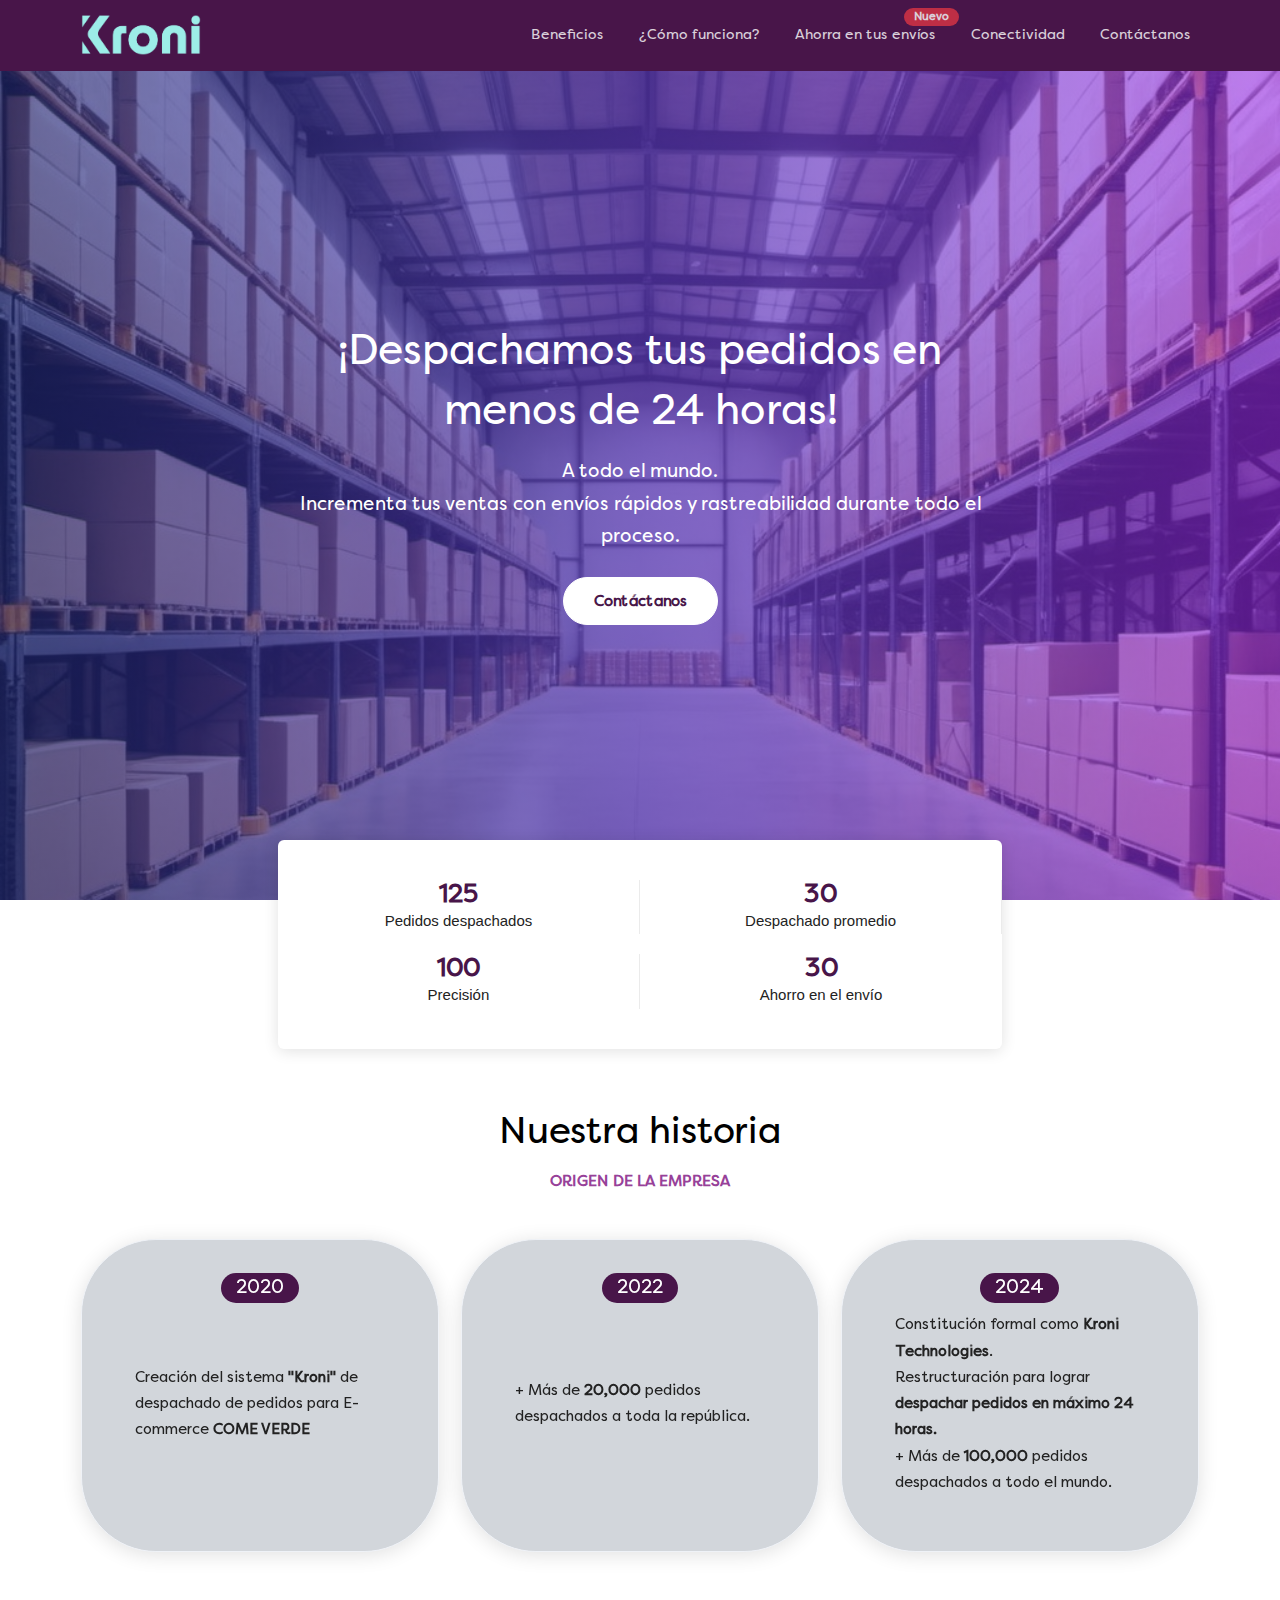
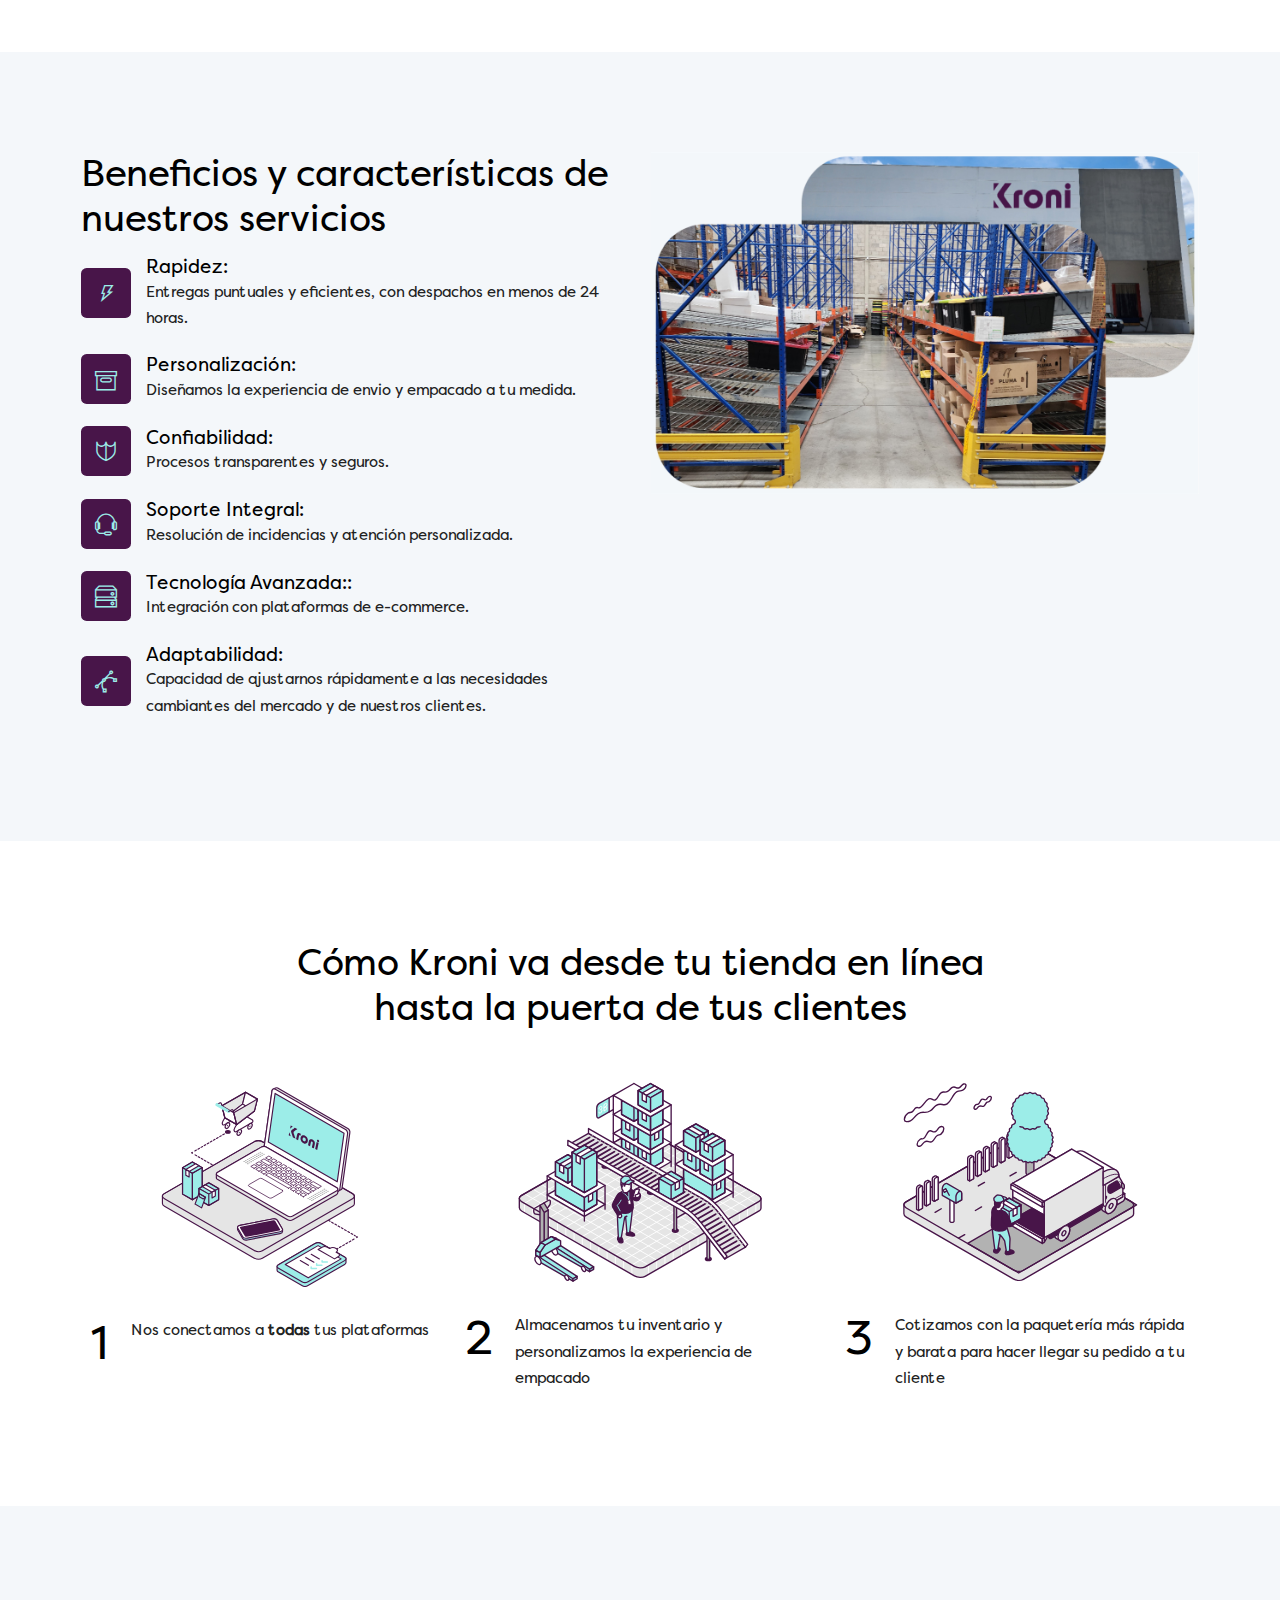
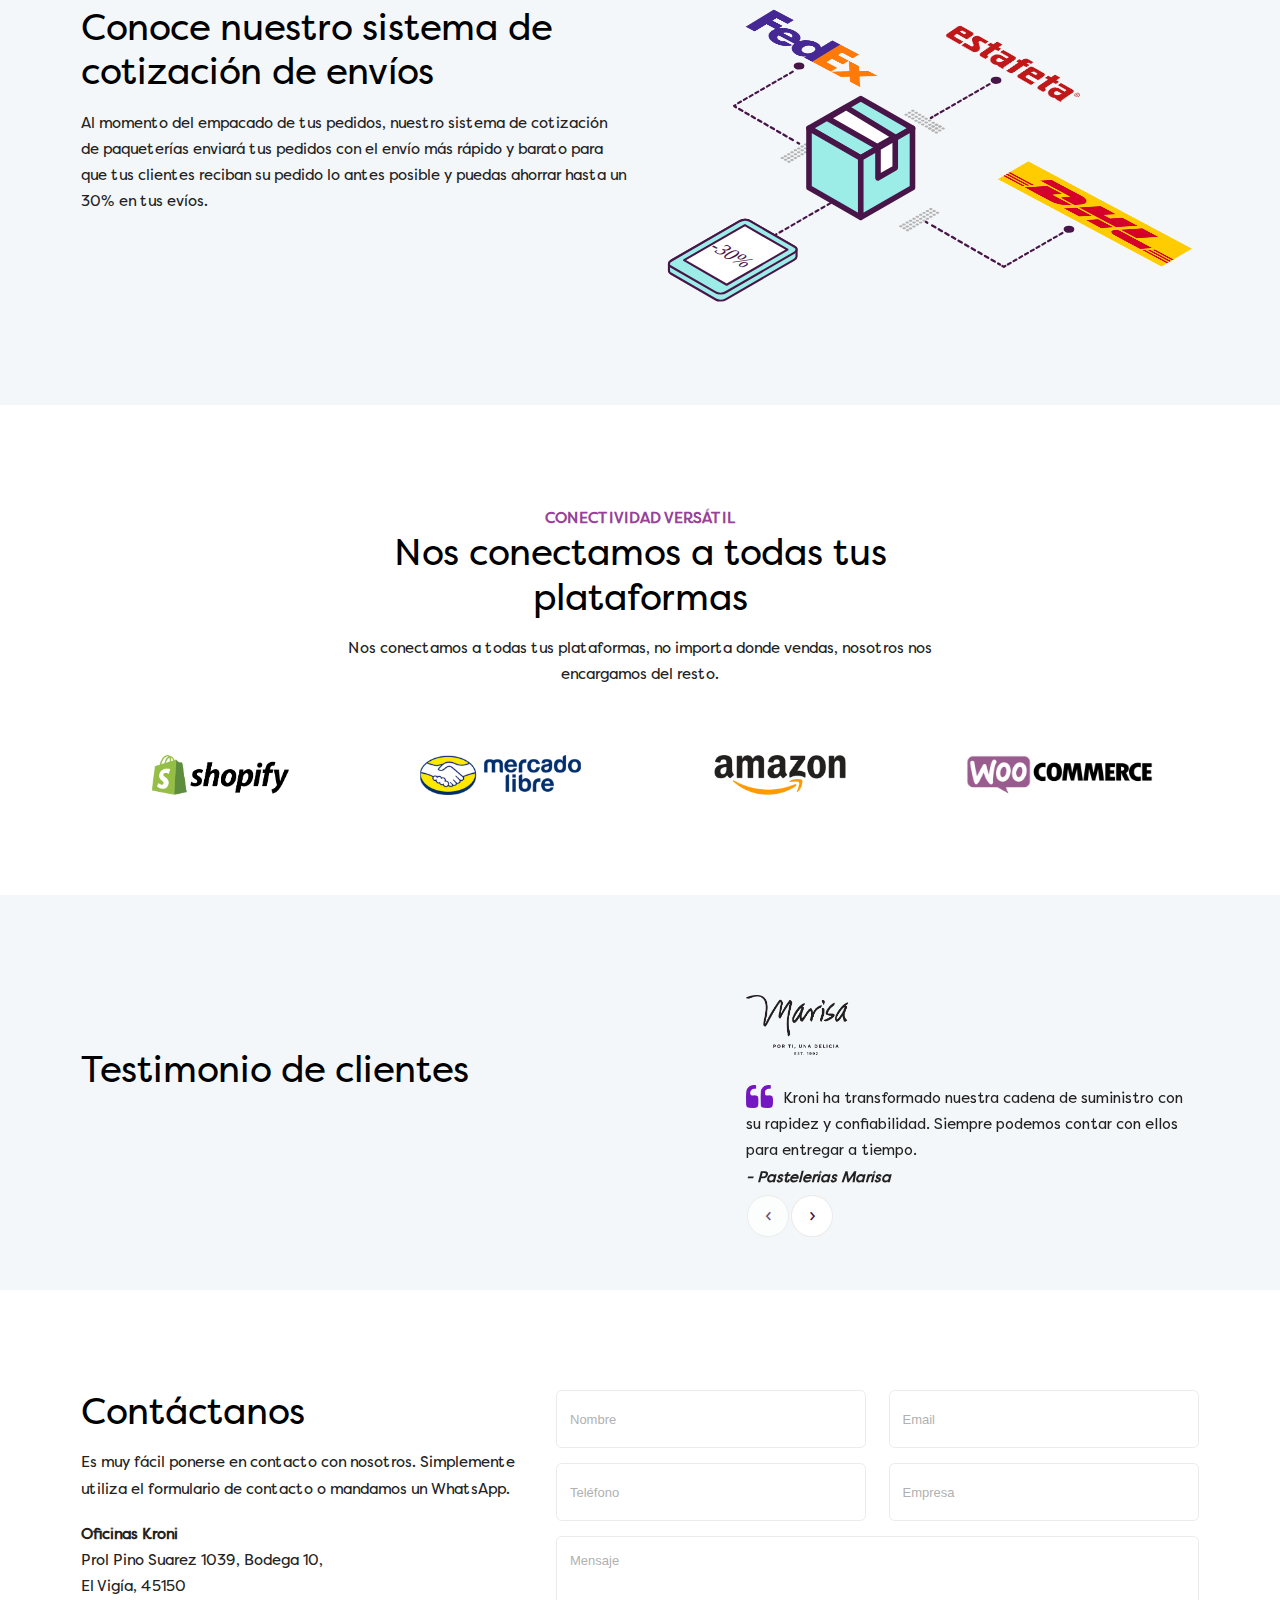
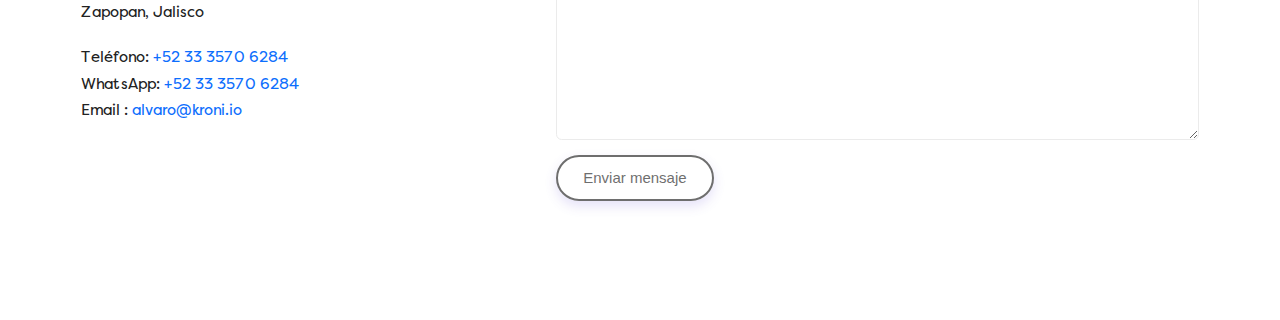
==== index.html @ aa12f237 "a" ====
<html lang="en">

<head>

	<meta charset="utf-8">
	<meta http-equiv="X-UA-Compatible" content="IE=edge">
	<meta name="viewport" content="width=device-width, initial-scale=1, shrink-to-fit=no">

	<meta name="description"
		content="Kroni Tech | Logística 3PL - ¡Despachamos tus pedidos en menos de 24 horas a todo el mundo!">
	<meta name="author" content="Kroni Technologies">

	<!-- OG Meta Tags to improve the way the post looks when you share the page on LinkedIn, Facebook, Google+ -->
	<meta property="og:site_name" content=""> <!-- website name -->
	<meta property="og:site" content=""> <!-- website link -->
	<meta property="og:title" content=""> <!-- title shown in the actual shared post -->
	<meta property="og:description" content=""> <!-- description shown in the actual shared post -->
	<meta property="og:image" content=""> <!-- image link, make sure it's jpg -->
	<meta property="og:url" content=""> <!-- where do you want your post to link to -->
	<meta property="og:type" content="article">

	<title>Kroni Tech | Logística 3PL</title>

	<!-- <link href="https://fonts.cdnfonts.com/s/57464/FilsonProRegular.woff" rel="stylesheet"> -->

	<!--google fonts-->
	<!-- <link href="https://fonts.googleapis.com/css?family=Montserrat:400,500,600,700%7COpen+Sans&display=swap"
			rel="stylesheet"> -->
	<!--Bootstrap css-->
	<link rel="stylesheet" href="css/bootstrap.min.css">
	<!--Magnific popup css-->
	<link rel="stylesheet" href="css/magnific-popup.css">
	<!--Themify icon css-->
	<link rel="stylesheet" href="css/themify-icons.css">
	<!--animated css-->
	<link rel="stylesheet" href="css/animate.min.css">

	<!--Owl carousel css-->
	<link rel="stylesheet" href="css/owl.carousel.min.css">
	<link rel="stylesheet" href="css/owl.theme.default.min.css">
	<!--custom css-->
	<link rel="stylesheet" href="css/style.css">
	<!--responsive css-->
	<link rel="stylesheet" href="css/responsive.css">

<body>
	<div id="root">
		<header class="header">
			<nav class="navbar navbar-expand-lg fixed-top bg-transparent affix">
				<div class="container"><a class="navbar-brand" href="#"><img src="img/kroni-versiones-sinfondo-26.png"
							width="120" alt="logo" class="img-fluid"></a><button class="navbar-toggler" type="button"
						data-bs-toggle="collapse" data-bs-target="#navbarSupportedContent" aria-controls="navbarSupportedContent"
						aria-expanded="false" aria-label="Toggle navigation"><span class="ti-menu"></span></button>
					<div class="collapse navbar-collapse main-menu justify-content-end" id="navbarSupportedContent">
						<ul class="navbar-nav">
							<li class="nav-item"><a class="nav-link page-scroll" href="#beneficios">Beneficios</a></li>
							<li class="nav-item"><a class="nav-link page-scroll" href="#como-funciona">¿Cómo funciona?</a></li>
							<li class="nav-item p-relative"><a class="nav-link page-scroll" href="#ahorro-envios">Ahorra en tus
									envíos<span class="custom-nav-badge badge text-bg-danger badge-pill">Nuevo</span> </a></li>
							<li class="nav-item"><a class="nav-link page-scroll" href="#conectividad">Conectividad</a></li>
							<li class="nav-item"><a class="nav-link page-scroll" href="#contact">Contáctanos</a></li>
						</ul>
					</div>
				</div>
			</nav>
		</header>
		<div class="main">
			<section
				class="hero-section position-relative min-vh-100 background-video-overly flex-column d-flex justify-content-center">
				<img src="img/bodega3.jpg" alt="" class="fit-cover w-100 h-100 position-absolute z--1">
				<div class="container">
					<div class="row align-items-center justify-content-center">
						<div class="col-md-8 col-lg-8">
							<div class="hero-content-left text-white text-center mt-5 ptb-100">
								<h1 class="text-white font-weight-bold">¡Despachamos tus pedidos en menos de 24 horas!</h1>
								<p class="lead">A todo el mundo. <br>Incrementa tus ventas con envíos rápidos y rastreabilidad durante
									todo el proceso.</p><a href="#contact" class="btn google-play-btn">Contáctanos</a>
							</div>
						</div>
					</div>
				</div>
			</section>
			<div class="row justify-content-center m-0">
				<div class="col-md-11 col-sm-11 col-lg-7 col-xl-7">
					<ul class="list-inline counter-wrap">
						<li class="list-inline-item">
							<div class="single-counter text-center"><span id="counter">124,854</span>
								<h6>Pedidos despachados</h6>
							</div>
						</li>
						<li class="list-inline-item">
							<div class="single-counter text-center"><span>22 horas</span>
								<h6>Despachado promedio</h6>
							</div>
						</li>
						<li class="list-inline-item">
							<div class="single-counter text-center"><span>99.95%</span>
								<h6>Precisión</h6>
							</div>
						</li>
						<li class="list-inline-item">
							<div class="single-counter text-center"><span>30%</span>
								<h6>Ahorro en el envío</h6>
							</div>
						</li>
					</ul>
				</div>
			</div>
			<section class="promo-section pb-100">
				<div class="container">
					<div class="row justify-content-center">
						<div class="col-lg-6 col-md-10">
							<div class="section-heading mb-5 text-center">
								<h2 class="mb-6">Nuestra historia</h2><span class="text-uppercase color-secondary sub-title">Origen de
									la Empresa</span>
							</div>
						</div>
					</div>
					<div class="row g-4 history ">
						<div class="col-lg-4 col-md-4 col-sm-12 d-flex">
							<div class="card single-promo-card single-promo-hover w-100">
								<div class="card-body">
									<div class="pt-2 pb-3 p-relative">
										<div class="pill">
											<h5>2020</h5>
										</div>
										<div class="d-flex align-items-center history-text"><span>Creación del sistema
												<strong>
													"Kroni"
												</strong>
												de despachado de pedidos para E-commerce
												<strong>COME VERDE</strong></span></div>
									</div>
								</div>
							</div>
						</div>
						<div class="col-lg-4 col-md-4 col-sm-12 d-flex">
							<div class="card single-promo-card single-promo-hover w-100">
								<div class="card-body">
									<div class="pt-2 pb-3 p-relative">
										<div class="pill">
											<h5>2022</h5>
										</div>
										<div class="d-flex align-items-center history-text"><span>+ Más de <strong>20,000</strong> pedidos
												despachados a toda la república.</span></div>
									</div>
								</div>
							</div>
						</div>
						<div class="col-lg-4 col-md-4 col-sm-12 d-flex">
							<div class="card single-promo-card single-promo-hover w-100">
								<div class="card-body">
									<div class="pt-2 pb-3 p-relative">
										<div class="pill">
											<h5>2024</h5>
										</div>
										<div class="d-flex align-items-center history-text"><span>Constitución formal como
												<strong>Kroni Technologies</strong>.
												<br>
												Restructuración para lograr <strong> despachar pedidos en
													máximo 24 horas.</strong>
												<br>
												+ Más de <strong>100,000</strong> pedidos despachados a todo el mundo.
											</span></div>
									</div>
								</div>
							</div>
						</div>
					</div>
				</div>
			</section>
			<section id="beneficios" class="about-us ptb-100 gray-light-bg">
				<div class="container">
					<div class="row justify-content-between g-4">
						<div class="col-md-6">
							<div class="about-content-left section-heading">
								<h2>Beneficios y características de nuestros servicios</h2>
								<div class="single-feature mb-4">
									<div class="d-flex align-items-center mb-2"><span
											class="rounded me-3 icon icon-color-1 ti-bolt"></span>
										<div>
											<h5 class="mb-0">Rapidez:</h5>
											<p class="m-0">Entregas puntuales y eficientes, con despachos en menos de 24 horas.</p>
										</div>
									</div>
								</div>
								<div class="single-feature mb-4">
									<div class="d-flex align-items-center mb-2"><span
											class="rounded me-3 icon icon-color-1 ti-archive"></span>
										<div>
											<h5 class="mb-0">Personalización:</h5>
											<p class="m-0">Diseñamos la experiencia de envio y empacado a tu medida.</p>
										</div>
									</div>
								</div>
								<div class="single-feature mb-4">
									<div class="d-flex align-items-center mb-2"><span
											class="rounded me-3 icon icon-color-1 ti-shield"></span>
										<div>
											<h5 class="mb-0">Confiabilidad:</h5>
											<p class="m-0">Procesos transparentes y seguros.</p>
										</div>
									</div>
								</div>
								<div class="single-feature mb-4">
									<div class="d-flex align-items-center mb-2"><span
											class="rounded me-3 icon icon-color-1 ti-headphone-alt"></span>
										<div>
											<h5 class="mb-0">Soporte Integral:</h5>
											<p class="m-0">Resolución de incidencias y atención personalizada.</p>
										</div>
									</div>
								</div>
								<div class="single-feature mb-4">
									<div class="d-flex align-items-center mb-2"><span
											class="rounded me-3 icon icon-color-1 ti-harddrives"></span>
										<div>
											<h5 class="mb-0">Tecnología Avanzada::</h5>
											<p class="m-0">Integración con plataformas de e-commerce.</p>
										</div>
									</div>
								</div>
								<div class="single-feature mb-4">
									<div class="d-flex align-items-center mb-2"><span
											class="rounded me-3 icon icon-color-1 ti-vector"></span>
										<div>
											<h5 class="mb-0">Adaptabilidad:</h5>
											<p class="m-0">Capacidad de ajustarnos rápidamente a las necesidades cambiantes del mercado y de
												nuestros clientes.</p>
										</div>
									</div>
								</div>
							</div>
						</div>
						<div class="col-md-6">
							<div class="about-content-right"><img src="img/kroni-warehouse-2pictures.jpeg" alt="about us"
									class="img-fluid"></div>
						</div>
					</div>
				</div>
			</section>
			<section class="promo-section ptb-100" id="como-funciona">
				<div class="container">
					<div class="row justify-content-center">
						<div class="col-lg-8 col-md-10">
							<div class="section-heading mb-5 text-center">
								<h2 class="mb-6">Cómo Kroni va desde tu tienda en línea hasta la puerta de tus clientes</h2>
							</div>
						</div>
					</div>
					<div class="row g-4 history justify-content-center align-items-center">
						<div class="col-lg-4 col-md-4 col-sm-9 d-flex justify-content-center">
							<div class="">
								<div class="">
									<div class="pt-2 pb-3 d-flex gap-4 justify-content-center align-items-center flex-column"><img
											src="img/connect-ease-img-kroni.svg" alt="" class="img-fluid como-funciona-icon">
										<div class="d-flex gap-4 mt-2">
											<h1>1</h1><span class="como-funciona-span">Nos conectamos a <b>todas</b> tus plataformas</span>
										</div>
									</div>
								</div>
							</div>
						</div>
						<div class="col-lg-4 col-md-4 col-sm-9 d-flex justify-content-center">
							<div class="">
								<div class="">
									<div class="pt-2 pb-3 d-flex gap-4 justify-content-center align-items-center flex-column"><img
											src="img/store-confidence.svg" alt="" class="img-fluid como-funciona-icon">
										<div class="d-flex gap-4 mt-2">
											<h1>2</h1><span class="como-funciona-span">Almacenamos tu inventario y personalizamos la
												experiencia de empacado</span>
										</div>
									</div>
								</div>
							</div>
						</div>
						<div class="col-lg-4 col-md-4 col-sm-9 d-flex justify-content-center">
							<div class="">
								<div class="">
									<div class="pt-2 pb-3 d-flex gap-4 justify-content-center align-items-center flex-column"><img
											src="img/ship-with-speed.svg" alt="" class="img-fluid como-funciona-icon">
										<div class="d-flex gap-4 mt-2">
											<h1>3</h1><span class="como-funciona-span">Cotizamos con la paquetería más rápida y barata para
												hacer llegar su pedido a tu cliente</span>
										</div>
									</div>
								</div>
							</div>
						</div>
					</div>
				</div>
			</section>
			<section class="ptb-100 gray-light-bg" id="ahorro-envios">
				<div class="container">
					<div class="row justify-content-between g-4">
						<div class="col-md-6">
							<div class="about-content-left section-heading">
								<h2>Conoce nuestro sistema de cotización de envíos</h2>
							</div><span>Al momento del empacado de tus pedidos, nuestro sistema de cotización de paqueterías enviará
								tus pedidos con el envío más rápido y barato para que tus clientes reciban su pedido lo antes posible y
								puedas ahorrar hasta un 30% en tus evíos.</span>
						</div>
						<div class="col-md-6">
							<div class="about-content-right"><img src="img/cotizacion-kroni.svg" alt="about us"
									class="img-fluid"></div>
						</div>
					</div>
				</div>
			</section>
			<section id="conectividad" class="team-member-section ptb-100">
				<div class="container">
					<div class="row justify-content-center">
						<div class="col-lg-7 col-md-8">
							<div class="section-heading text-center mb-5"><span
									class="text-uppercase color-secondary sub-title">Conectividad versátil</span>
								<h2>Nos conectamos a todas tus plataformas</h2>
								<p>Nos conectamos a todas tus plataformas, no importa donde vendas, nosotros nos encargamos del resto.
								</p>
							</div>
						</div>
					</div>
					<div class="row g-4 justify-content-center">
						<div class="d-flex justify-content-around row g-4">
							<div class="col-sm-6 col-md-6 col-lg-3 d-flex justify-content-center"><img src="img/shopify.png"
									height="40px" class="img-fluid logos-plataformas "></div>
							<div class="col-sm-6 col-md-6 col-lg-3 d-flex justify-content-center"><img src="img/mercadolibre.png"
									height="40px" class="img-fluid logos-plataformas "></div>
							<div class="col-sm-6 col-md-6 col-lg-3 d-flex justify-content-center"><img src="img/amazon.png"
									height="40px" class="img-fluid logos-plataformas "></div>
							<div class="col-sm-6 col-md-6 col-lg-3 d-flex justify-content-center"><img src="img/woocomerce.png"
									height="40px" class="img-fluid logos-plataformas "></div>
						</div>
					</div>
				</div>
			</section>
			<section class="testimonial-section gray-light-bg ptb-100">
				<div class="container">
					<div class="row justify-content-between align-items-center">
						<div class="col-md-6">
							<div class="section-heading mb-5">
								<h2>Testimonio de clientes</h2>
							</div>
						</div>
						<div class="col-md-5">
							<div class="owl-carousel owl-theme client-testimonial arrow-indicator owl-loaded owl-drag">
								<div class="owl-stage-outer">
									<div class="owl-stage" style="transform: translate3d(0px, 0px, 0px); transition: all; width: 2788px;">
										<div class="owl-item active" style="width: 527.5px; margin-right: 30px;">
											<div class="item">
												<div class="testimonial-quote-wrap">
													<div class="media author-info mb-3">
														<div class="media-body"><img src="img/marisa-por-ti-una-delicia.png"
																alt="Pastelerias Marisa" class="logo-testimonios img-fluid"></div>
													</div>
													<div class="client-say">
														<p> <img src="img/quote.png" alt="quote" class="img-fluid">Kroni ha transformado
															nuestra cadena de suministro con su rapidez y confiabilidad. Siempre podemos contar con
															ellos para entregar a tiempo.</p>
													</div>
													<div><span class="mb-0 bold-italic">- Pastelerias Marisa</span></div>
												</div>
											</div>
										</div>
										<div class="owl-item" style="width: 527.5px; margin-right: 30px;">
											<div class="item">
												<div class="testimonial-quote-wrap">
													<div class="media author-info mb-3">
														<div class="media-body"><img src="img/logoAromantePNG.png" alt="Aromante"
																class="logo-testimonios img-fluid"></div>
													</div>
													<div class="client-say">
														<p> <img src="img/quote.png" alt="quote" class="img-fluid">La atención personalizada y
															la capacidad de resolución de problemas de Kroni nos han permitido enfocarnos en crecer
															nuestro negocio sin preocupaciones logísticas.</p>
													</div>
													<div><span class="mb-0 bold-italic">- Aromante</span></div>
												</div>
											</div>
										</div>
										<div class="owl-item" style="width: 527.5px; margin-right: 30px;">
											<div class="item">
												<div class="testimonial-quote-wrap">
													<div class="media author-info mb-3">
														<div class="media-body"><img src="img/Logo_WU_Nutrition.png" alt="WU Nutrition"
																class="logo-testimonios img-fluid"></div>
													</div>
													<div class="client-say">
														<p> <img src="img/quote.png" alt="quote" class="img-fluid">El servicio de Kroni es
															excepcional. Nos han ayudado a optimizar nuestras operaciones y a mantener a nuestros
															clientes satisfechos.</p>
													</div>
													<div><span class="mb-0 bold-italic">- WU Nutrition</span></div>
												</div>
											</div>
										</div>
										<div class="owl-item" style="width: 527.5px; margin-right: 30px;">
											<div class="item">
												<div class="testimonial-quote-wrap">
													<div class="media author-info mb-3">
														<div class="media-body"><img src="img/Logo-Come_Verde.webp" alt="Come Verde"
																class="logo-testimonios img-fluid"></div>
													</div>
													<div class="client-say">
														<p> <img src="img/quote.png" alt="quote" class="img-fluid">Gracias a Kroni, hemos
															logrado mejorar significativamente nuestra eficiencia en el manejo de pedidos y entregas.
														</p>
													</div>
													<div><span class="mb-0 bold-italic">- Come Verde</span></div>
												</div>
											</div>
										</div>
										<div class="owl-item" style="width: 527.5px; margin-right: 30px;">
											<div class="item">
												<div class="testimonial-quote-wrap">
													<div class="media author-info mb-3">
														<div class="media-body"><img src="img/DUMO_BLACK.webp" alt="Dumo Labs"
																class="logo-testimonios img-fluid"></div>
													</div>
													<div class="client-say">
														<p> <img src="img/quote.png" alt="quote" class="img-fluid">Kroni es nuestro aliado
															estratégico en logística. Su compromiso con la calidad y la rapidez es inigualable.</p>
													</div>
													<div><span class="mb-0 bold-italic">- Dumo Labs</span></div>
												</div>
											</div>
										</div>
									</div>
								</div>
								<div class="owl-nav"><button type="button" role="presentation" class="owl-prev disabled"><span
											aria-label="Previous">‹</span></button><button type="button" role="presentation"
										class="owl-next"><span aria-label="Next">›</span></button></div>
								<div class="owl-dots disabled"></div>
							</div>
						</div>
					</div>
				</div>
			</section>
			<section id="contact" class="contact-us ptb-100">
				<div class="container">
					<div class="row">
						<div class="col-12 pb-3 message-box d-none">
							<div class="alert alert-danger"></div>
						</div>
						<div class="col-md-5">
							<div class="section-heading">
								<h2>Contáctanos</h2>
								<p>Es muy fácil ponerse en contacto con nosotros. Simplemente utiliza el formulario de contacto o
									mandamos un WhatsApp.</p>
							</div>
							<div class="footer-address">
								<h6><strong>Oficinas Kroni</strong></h6>
								<p>Prol Pino Suarez 1039, Bodega 10,<br>El Vigía, 45150<br>Zapopan, Jalisco</p>
								<ul>
									<li><span>Teléfono: <a href="tel:3335706284">+52 33 3570 6284</a> </span></li>
									<li><span>WhatsApp: <a
												href="https://api.whatsapp.com/send?phone=5213335706284&amp;text=%C2%A1Hola!%20Quisiera%20saber%20más%20sobre%20Kroni">+52
												33 3570 6284</a> </span></li>
									<li><span>Email : <a href="mailto:alvaro@kroni.io">alvaro@kroni.io</a></span></li>
								</ul>
							</div>
						</div>
						<div class="col-md-7">
							<form action="#" method="POST" id="contactForm" class="contact-us-form" novalidate="">
								<div class="row">
									<div class="col-sm-6 col-12">
										<div class="form-group"><input type="text" class="form-control mb-3" name="name" id="name"
												placeholder="Nombre" required=""></div>
									</div>
									<div class="col-sm-6 col-12">
										<div class="form-group"><input type="email" class="form-control mb-3" name="email" id="email"
												placeholder="Email" required=""></div>
									</div>
								</div>
								<div class="row">
									<div class="col-sm-6 col-12">
										<div class="form-group"><input type="text" name="phone" class="form-control mb-3" id="phone"
												placeholder="Teléfono"></div>
									</div>
									<div class="col-sm-6 col-12">
										<div class="form-group"><input type="text" name="company" size="40" class="form-control mb-3"
												id="company" placeholder="Empresa"></div>
									</div>
								</div>
								<div class="row">
									<div class="col-12">
										<div class="form-group"><textarea name="message" id="message" class="form-control mb-3 h-100"
												rows="7" cols="25" placeholder="Mensaje"></textarea></div>
									</div>
								</div>
								<div class="row">
									<div class="col-sm-12 mt-3"><button type="submit" class="btn solid-btn" id="btnContactUs">Enviar
											mensaje</button></div>
								</div>
							</form>
							<p class="form-message"></p>
						</div>
					</div>
				</div>
			</section>
		</div>
	</div>
	<!-- <script type="module" src="/main.jsx"></script> -->
	<!--jQuery-->
	<script src="../js/jquery-3.6.1.min.js" ></script>
	<!--Popper js-->
	<script src="../js/popper.min.js" defer=""></script>
	<!--Bootstrap js-->
	<script src="../js/bootstrap.min.js" defer=""></script>
	<!--Magnific popup js-->
	<script src="../js/jquery.magnific-popup.min.js" defer=""></script>
	<!--jquery easing js-->
	<script src="../js/jquery.easing.min.js" defer=""></script>

	<!--wow js-->
	<script src="../js/wow.min.js" defer=""></script>
	<!--owl carousel js-->
	<script src="../js/owl.carousel.min.js" defer=""></script>
	<!--countdown js-->
	<script src="../js/jquery.countdown.min.js" defer=""></script>
	<!--validator js-->
	<script src="../js/validator.min.js" defer=""></script>
	<!--custom js-->
	<script src="../js/scripts.js" defer=""></script>


</body>

</html>
---- css/themify-icons.css ----
@font-face {
	font-family: 'themify';
	src:url('../fonts/themify.eot?-fvbane');
	src:url('../fonts/themify.eot?#iefix-fvbane') format('embedded-opentype'),
		url('../fonts/themify.woff?-fvbane') format('woff'),
		url('../fonts/themify.ttf?-fvbane') format('truetype'),
		url('../fonts/themify.svg?-fvbane#themify') format('svg');
	font-weight: normal;
	font-style: normal;
}

[class^="ti-"], [class*=" ti-"] {
	font-family: 'themify';
	speak: none;
	font-style: normal;
	font-weight: normal;
	font-variant: normal;
	text-transform: none;
	line-height: 1;

	/* Better Font Rendering =========== */
	-webkit-font-smoothing: antialiased;
	-moz-osx-font-smoothing: grayscale;
}

.ti-wand:before {
	content: "\e600";
}
.ti-volume:before {
	content: "\e601";
}
.ti-user:before {
	content: "\e602";
}
.ti-unlock:before {
	content: "\e603";
}
.ti-unlink:before {
	content: "\e604";
}
.ti-trash:before {
	content: "\e605";
}
.ti-thought:before {
	content: "\e606";
}
.ti-target:before {
	content: "\e607";
}
.ti-tag:before {
	content: "\e608";
}
.ti-tablet:before {
	content: "\e609";
}
.ti-star:before {
	content: "\e60a";
}
.ti-spray:before {
	content: "\e60b";
}
.ti-signal:before {
	content: "\e60c";
}
.ti-shopping-cart:before {
	content: "\e60d";
}
.ti-shopping-cart-full:before {
	content: "\e60e";
}
.ti-settings:before {
	content: "\e60f";
}
.ti-search:before {
	content: "\e610";
}
.ti-zoom-in:before {
	content: "\e611";
}
.ti-zoom-out:before {
	content: "\e612";
}
.ti-cut:before {
	content: "\e613";
}
.ti-ruler:before {
	content: "\e614";
}
.ti-ruler-pencil:before {
	content: "\e615";
}
.ti-ruler-alt:before {
	content: "\e616";
}
.ti-bookmark:before {
	content: "\e617";
}
.ti-bookmark-alt:before {
	content: "\e618";
}
.ti-reload:before {
	content: "\e619";
}
.ti-plus:before {
	content: "\e61a";
}
.ti-pin:before {
	content: "\e61b";
}
.ti-pencil:before {
	content: "\e61c";
}
.ti-pencil-alt:before {
	content: "\e61d";
}
.ti-paint-roller:before {
	content: "\e61e";
}
.ti-paint-bucket:before {
	content: "\e61f";
}
.ti-na:before {
	content: "\e620";
}
.ti-mobile:before {
	content: "\e621";
}
.ti-minus:before {
	content: "\e622";
}
.ti-medall:before {
	content: "\e623";
}
.ti-medall-alt:before {
	content: "\e624";
}
.ti-marker:before {
	content: "\e625";
}
.ti-marker-alt:before {
	content: "\e626";
}
.ti-arrow-up:before {
	content: "\e627";
}
.ti-arrow-right:before {
	content: "\e628";
}
.ti-arrow-left:before {
	content: "\e629";
}
.ti-arrow-down:before {
	content: "\e62a";
}
.ti-lock:before {
	content: "\e62b";
}
.ti-location-arrow:before {
	content: "\e62c";
}
.ti-link:before {
	content: "\e62d";
}
.ti-layout:before {
	content: "\e62e";
}
.ti-layers:before {
	content: "\e62f";
}
.ti-layers-alt:before {
	content: "\e630";
}
.ti-key:before {
	content: "\e631";
}
.ti-import:before {
	content: "\e632";
}
.ti-image:before {
	content: "\e633";
}
.ti-heart:before {
	content: "\e634";
}
.ti-heart-broken:before {
	content: "\e635";
}
.ti-hand-stop:before {
	content: "\e636";
}
.ti-hand-open:before {
	content: "\e637";
}
.ti-hand-drag:before {
	content: "\e638";
}
.ti-folder:before {
	content: "\e639";
}
.ti-flag:before {
	content: "\e63a";
}
.ti-flag-alt:before {
	content: "\e63b";
}
.ti-flag-alt-2:before {
	content: "\e63c";
}
.ti-eye:before {
	content: "\e63d";
}
.ti-export:before {
	content: "\e63e";
}
.ti-exchange-vertical:before {
	content: "\e63f";
}
.ti-desktop:before {
	content: "\e640";
}
.ti-cup:before {
	content: "\e641";
}
.ti-crown:before {
	content: "\e642";
}
.ti-comments:before {
	content: "\e643";
}
.ti-comment:before {
	content: "\e644";
}
.ti-comment-alt:before {
	content: "\e645";
}
.ti-close:before {
	content: "\e646";
}
.ti-clip:before {
	content: "\e647";
}
.ti-angle-up:before {
	content: "\e648";
}
.ti-angle-right:before {
	content: "\e649";
}
.ti-angle-left:before {
	content: "\e64a";
}
.ti-angle-down:before {
	content: "\e64b";
}
.ti-check:before {
	content: "\e64c";
}
.ti-check-box:before {
	content: "\e64d";
}
.ti-camera:before {
	content: "\e64e";
}
.ti-announcement:before {
	content: "\e64f";
}
.ti-brush:before {
	content: "\e650";
}
.ti-briefcase:before {
	content: "\e651";
}
.ti-bolt:before {
	content: "\e652";
}
.ti-bolt-alt:before {
	content: "\e653";
}
.ti-blackboard:before {
	content: "\e654";
}
.ti-bag:before {
	content: "\e655";
}
.ti-move:before {
	content: "\e656";
}
.ti-arrows-vertical:before {
	content: "\e657";
}
.ti-arrows-horizontal:before {
	content: "\e658";
}
.ti-fullscreen:before {
	content: "\e659";
}
.ti-arrow-top-right:before {
	content: "\e65a";
}
.ti-arrow-top-left:before {
	content: "\e65b";
}
.ti-arrow-circle-up:before {
	content: "\e65c";
}
.ti-arrow-circle-right:before {
	content: "\e65d";
}
.ti-arrow-circle-left:before {
	content: "\e65e";
}
.ti-arrow-circle-down:before {
	content: "\e65f";
}
.ti-angle-double-up:before {
	content: "\e660";
}
.ti-angle-double-right:before {
	content: "\e661";
}
.ti-angle-double-left:before {
	content: "\e662";
}
.ti-angle-double-down:before {
	content: "\e663";
}
.ti-zip:before {
	content: "\e664";
}
.ti-world:before {
	content: "\e665";
}
.ti-wheelchair:before {
	content: "\e666";
}
.ti-view-list:before {
	content: "\e667";
}
.ti-view-list-alt:before {
	content: "\e668";
}
.ti-view-grid:before {
	content: "\e669";
}
.ti-uppercase:before {
	content: "\e66a";
}
.ti-upload:before {
	content: "\e66b";
}
.ti-underline:before {
	content: "\e66c";
}
.ti-truck:before {
	content: "\e66d";
}
.ti-timer:before {
	content: "\e66e";
}
.ti-ticket:before {
	content: "\e66f";
}
.ti-thumb-up:before {
	content: "\e670";
}
.ti-thumb-down:before {
	content: "\e671";
}
.ti-text:before {
	content: "\e672";
}
.ti-stats-up:before {
	content: "\e673";
}
.ti-stats-down:before {
	content: "\e674";
}
.ti-split-v:before {
	content: "\e675";
}
.ti-split-h:before {
	content: "\e676";
}
.ti-smallcap:before {
	content: "\e677";
}
.ti-shine:before {
	content: "\e678";
}
.ti-shift-right:before {
	content: "\e679";
}
.ti-shift-left:before {
	content: "\e67a";
}
.ti-shield:before {
	content: "\e67b";
}
.ti-notepad:before {
	content: "\e67c";
}
.ti-server:before {
	content: "\e67d";
}
.ti-quote-right:before {
	content: "\e67e";
}
.ti-quote-left:before {
	content: "\e67f";
}
.ti-pulse:before {
	content: "\e680";
}
.ti-printer:before {
	content: "\e681";
}
.ti-power-off:before {
	content: "\e682";
}
.ti-plug:before {
	content: "\e683";
}
.ti-pie-chart:before {
	content: "\e684";
}
.ti-paragraph:before {
	content: "\e685";
}
.ti-panel:before {
	content: "\e686";
}
.ti-package:before {
	content: "\e687";
}
.ti-music:before {
	content: "\e688";
}
.ti-music-alt:before {
	content: "\e689";
}
.ti-mouse:before {
	content: "\e68a";
}
.ti-mouse-alt:before {
	content: "\e68b";
}
.ti-money:before {
	content: "\e68c";
}
.ti-microphone:before {
	content: "\e68d";
}
.ti-menu:before {
	content: "\e68e";
}
.ti-menu-alt:before {
	content: "\e68f";
}
.ti-map:before {
	content: "\e690";
}
.ti-map-alt:before {
	content: "\e691";
}
.ti-loop:before {
	content: "\e692";
}
.ti-location-pin:before {
	content: "\e693";
}
.ti-list:before {
	content: "\e694";
}
.ti-light-bulb:before {
	content: "\e695";
}
.ti-Italic:before {
	content: "\e696";
}
.ti-info:before {
	content: "\e697";
}
.ti-infinite:before {
	content: "\e698";
}
.ti-id-badge:before {
	content: "\e699";
}
.ti-hummer:before {
	content: "\e69a";
}
.ti-home:before {
	content: "\e69b";
}
.ti-help:before {
	content: "\e69c";
}
.ti-headphone:before {
	content: "\e69d";
}
.ti-harddrives:before {
	content: "\e69e";
}
.ti-harddrive:before {
	content: "\e69f";
}
.ti-gift:before {
	content: "\e6a0";
}
.ti-game:before {
	content: "\e6a1";
}
.ti-filter:before {
	content: "\e6a2";
}
.ti-files:before {
	content: "\e6a3";
}
.ti-file:before {
	content: "\e6a4";
}
.ti-eraser:before {
	content: "\e6a5";
}
.ti-envelope:before {
	content: "\e6a6";
}
.ti-download:before {
	content: "\e6a7";
}
.ti-direction:before {
	content: "\e6a8";
}
.ti-direction-alt:before {
	content: "\e6a9";
}
.ti-dashboard:before {
	content: "\e6aa";
}
.ti-control-stop:before {
	content: "\e6ab";
}
.ti-control-shuffle:before {
	content: "\e6ac";
}
.ti-control-play:before {
	content: "\e6ad";
}
.ti-control-pause:before {
	content: "\e6ae";
}
.ti-control-forward:before {
	content: "\e6af";
}
.ti-control-backward:before {
	content: "\e6b0";
}
.ti-cloud:before {
	content: "\e6b1";
}
.ti-cloud-up:before {
	content: "\e6b2";
}
.ti-cloud-down:before {
	content: "\e6b3";
}
.ti-clipboard:before {
	content: "\e6b4";
}
.ti-car:before {
	content: "\e6b5";
}
.ti-calendar:before {
	content: "\e6b6";
}
.ti-book:before {
	content: "\e6b7";
}
.ti-bell:before {
	content: "\e6b8";
}
.ti-basketball:before {
	content: "\e6b9";
}
.ti-bar-chart:before {
	content: "\e6ba";
}
.ti-bar-chart-alt:before {
	content: "\e6bb";
}
.ti-back-right:before {
	content: "\e6bc";
}
.ti-back-left:before {
	content: "\e6bd";
}
.ti-arrows-corner:before {
	content: "\e6be";
}
.ti-archive:before {
	content: "\e6bf";
}
.ti-anchor:before {
	content: "\e6c0";
}
.ti-align-right:before {
	content: "\e6c1";
}
.ti-align-left:before {
	content: "\e6c2";
}
.ti-align-justify:before {
	content: "\e6c3";
}
.ti-align-center:before {
	content: "\e6c4";
}
.ti-alert:before {
	content: "\e6c5";
}
.ti-alarm-clock:before {
	content: "\e6c6";
}
.ti-agenda:before {
	content: "\e6c7";
}
.ti-write:before {
	content: "\e6c8";
}
.ti-window:before {
	content: "\e6c9";
}
.ti-widgetized:before {
	content: "\e6ca";
}
.ti-widget:before {
	content: "\e6cb";
}
.ti-widget-alt:before {
	content: "\e6cc";
}
.ti-wallet:before {
	content: "\e6cd";
}
.ti-video-clapper:before {
	content: "\e6ce";
}
.ti-video-camera:before {
	content: "\e6cf";
}
.ti-vector:before {
	content: "\e6d0";
}
.ti-themify-logo:before {
	content: "\e6d1";
}
.ti-themify-favicon:before {
	content: "\e6d2";
}
.ti-themify-favicon-alt:before {
	content: "\e6d3";
}
.ti-support:before {
	content: "\e6d4";
}
.ti-stamp:before {
	content: "\e6d5";
}
.ti-split-v-alt:before {
	content: "\e6d6";
}
.ti-slice:before {
	content: "\e6d7";
}
.ti-shortcode:before {
	content: "\e6d8";
}
.ti-shift-right-alt:before {
	content: "\e6d9";
}
.ti-shift-left-alt:before {
	content: "\e6da";
}
.ti-ruler-alt-2:before {
	content: "\e6db";
}
.ti-receipt:before {
	content: "\e6dc";
}
.ti-pin2:before {
	content: "\e6dd";
}
.ti-pin-alt:before {
	content: "\e6de";
}
.ti-pencil-alt2:before {
	content: "\e6df";
}
.ti-palette:before {
	content: "\e6e0";
}
.ti-more:before {
	content: "\e6e1";
}
.ti-more-alt:before {
	content: "\e6e2";
}
.ti-microphone-alt:before {
	content: "\e6e3";
}
.ti-magnet:before {
	content: "\e6e4";
}
.ti-line-double:before {
	content: "\e6e5";
}
.ti-line-dotted:before {
	content: "\e6e6";
}
.ti-line-dashed:before {
	content: "\e6e7";
}
.ti-layout-width-full:before {
	content: "\e6e8";
}
.ti-layout-width-default:before {
	content: "\e6e9";
}
.ti-layout-width-default-alt:before {
	content: "\e6ea";
}
.ti-layout-tab:before {
	content: "\e6eb";
}
.ti-layout-tab-window:before {
	content: "\e6ec";
}
.ti-layout-tab-v:before {
	content: "\e6ed";
}
.ti-layout-tab-min:before {
	content: "\e6ee";
}
.ti-layout-slider:before {
	content: "\e6ef";
}
.ti-layout-slider-alt:before {
	content: "\e6f0";
}
.ti-layout-sidebar-right:before {
	content: "\e6f1";
}
.ti-layout-sidebar-none:before {
	content: "\e6f2";
}
.ti-layout-sidebar-left:before {
	content: "\e6f3";
}
.ti-layout-placeholder:before {
	content: "\e6f4";
}
.ti-layout-menu:before {
	content: "\e6f5";
}
.ti-layout-menu-v:before {
	content: "\e6f6";
}
.ti-layout-menu-separated:before {
	content: "\e6f7";
}
.ti-layout-menu-full:before {
	content: "\e6f8";
}
.ti-layout-media-right-alt:before {
	content: "\e6f9";
}
.ti-layout-media-right:before {
	content: "\e6fa";
}
.ti-layout-media-overlay:before {
	content: "\e6fb";
}
.ti-layout-media-overlay-alt:before {
	content: "\e6fc";
}
.ti-layout-media-overlay-alt-2:before {
	content: "\e6fd";
}
.ti-layout-media-left-alt:before {
	content: "\e6fe";
}
.ti-layout-media-left:before {
	content: "\e6ff";
}
.ti-layout-media-center-alt:before {
	content: "\e700";
}
.ti-layout-media-center:before {
	content: "\e701";
}
.ti-layout-list-thumb:before {
	content: "\e702";
}
.ti-layout-list-thumb-alt:before {
	content: "\e703";
}
.ti-layout-list-post:before {
	content: "\e704";
}
.ti-layout-list-large-image:before {
	content: "\e705";
}
.ti-layout-line-solid:before {
	content: "\e706";
}
.ti-layout-grid4:before {
	content: "\e707";
}
.ti-layout-grid3:before {
	content: "\e708";
}
.ti-layout-grid2:before {
	content: "\e709";
}
.ti-layout-grid2-thumb:before {
	content: "\e70a";
}
.ti-layout-cta-right:before {
	content: "\e70b";
}
.ti-layout-cta-left:before {
	content: "\e70c";
}
.ti-layout-cta-center:before {
	content: "\e70d";
}
.ti-layout-cta-btn-right:before {
	content: "\e70e";
}
.ti-layout-cta-btn-left:before {
	content: "\e70f";
}
.ti-layout-column4:before {
	content: "\e710";
}
.ti-layout-column3:before {
	content: "\e711";
}
.ti-layout-column2:before {
	content: "\e712";
}
.ti-layout-accordion-separated:before {
	content: "\e713";
}
.ti-layout-accordion-merged:before {
	content: "\e714";
}
.ti-layout-accordion-list:before {
	content: "\e715";
}
.ti-ink-pen:before {
	content: "\e716";
}
.ti-info-alt:before {
	content: "\e717";
}
.ti-help-alt:before {
	content: "\e718";
}
.ti-headphone-alt:before {
	content: "\e719";
}
.ti-hand-point-up:before {
	content: "\e71a";
}
.ti-hand-point-right:before {
	content: "\e71b";
}
.ti-hand-point-left:before {
	content: "\e71c";
}
.ti-hand-point-down:before {
	content: "\e71d";
}
.ti-gallery:before {
	content: "\e71e";
}
.ti-face-smile:before {
	content: "\e71f";
}
.ti-face-sad:before {
	content: "\e720";
}
.ti-credit-card:before {
	content: "\e721";
}
.ti-control-skip-forward:before {
	content: "\e722";
}
.ti-control-skip-backward:before {
	content: "\e723";
}
.ti-control-record:before {
	content: "\e724";
}
.ti-control-eject:before {
	content: "\e725";
}
.ti-comments-smiley:before {
	content: "\e726";
}
.ti-brush-alt:before {
	content: "\e727";
}
.ti-youtube:before {
	content: "\e728";
}
.ti-vimeo:before {
	content: "\e729";
}
.ti-twitter:before {
	content: "\e72a";
}
.ti-time:before {
	content: "\e72b";
}
.ti-tumblr:before {
	content: "\e72c";
}
.ti-skype:before {
	content: "\e72d";
}
.ti-share:before {
	content: "\e72e";
}
.ti-share-alt:before {
	content: "\e72f";
}
.ti-rocket:before {
	content: "\e730";
}
.ti-pinterest:before {
	content: "\e731";
}
.ti-new-window:before {
	content: "\e732";
}
.ti-microsoft:before {
	content: "\e733";
}
.ti-list-ol:before {
	content: "\e734";
}
.ti-linkedin:before {
	content: "\e735";
}
.ti-layout-sidebar-2:before {
	content: "\e736";
}
.ti-layout-grid4-alt:before {
	content: "\e737";
}
.ti-layout-grid3-alt:before {
	content: "\e738";
}
.ti-layout-grid2-alt:before {
	content: "\e739";
}
.ti-layout-column4-alt:before {
	content: "\e73a";
}
.ti-layout-column3-alt:before {
	content: "\e73b";
}
.ti-layout-column2-alt:before {
	content: "\e73c";
}
.ti-instagram:before {
	content: "\e73d";
}
.ti-google:before {
	content: "\e73e";
}
.ti-github:before {
	content: "\e73f";
}
.ti-flickr:before {
	content: "\e740";
}
.ti-facebook:before {
	content: "\e741";
}
.ti-dropbox:before {
	content: "\e742";
}
.ti-dribbble:before {
	content: "\e743";
}
.ti-apple:before {
	content: "\e744";
}
.ti-android:before {
	content: "\e745";
}
.ti-save:before {
	content: "\e746";
}
.ti-save-alt:before {
	content: "\e747";
}
.ti-yahoo:before {
	content: "\e748";
}
.ti-wordpress:before {
	content: "\e749";
}
.ti-vimeo-alt:before {
	content: "\e74a";
}
.ti-twitter-alt:before {
	content: "\e74b";
}
.ti-tumblr-alt:before {
	content: "\e74c";
}
.ti-trello:before {
	content: "\e74d";
}
.ti-stack-overflow:before {
	content: "\e74e";
}
.ti-soundcloud:before {
	content: "\e74f";
}
.ti-sharethis:before {
	content: "\e750";
}
.ti-sharethis-alt:before {
	content: "\e751";
}
.ti-reddit:before {
	content: "\e752";
}
.ti-pinterest-alt:before {
	content: "\e753";
}
.ti-microsoft-alt:before {
	content: "\e754";
}
.ti-linux:before {
	content: "\e755";
}
.ti-jsfiddle:before {
	content: "\e756";
}
.ti-joomla:before {
	content: "\e757";
}
.ti-html5:before {
	content: "\e758";
}
.ti-flickr-alt:before {
	content: "\e759";
}
.ti-email:before {
	content: "\e75a";
}
.ti-drupal:before {
	content: "\e75b";
}
.ti-dropbox-alt:before {
	content: "\e75c";
}
.ti-css3:before {
	content: "\e75d";
}
.ti-rss:before {
	content: "\e75e";
}
.ti-rss-alt:before {
	content: "\e75f";
}
---- css/style.css ----
:root {
  --kroni-purple: #481549;
  --kroni-blue: #9cede8;
}

@font-face {
  font-family: "Filson Pro Regular";
  src: url("../fonts/628d8334f66234c9480d472f2d7d911a.woff") format('woff');
	/* font-weight: 400; */
}

.como-funciona-span {
	max-width: 300px;
}

.como-funciona-icon {
	min-height: 200px;
}

.bold-italic {
	font-weight: 600;
	font-style: italic;
}

.logo-testimonios {

	height: 60px;
	width: auto !important;
	margin-bottom: 10px;

}

.logos-plataformas {
	height: 40px;
}

.double-image {
	position: relative;
}

.double-image img{
	border-radius: 4rem;
}

.double-image .img-behind {
	position: relative;
	z-index: 0;
	left: 10rem;
}

.double-image .img-ontop {
	/* position: absolute; */
	position: relative;
	z-index: 1;
	top: 0;
	margin-top: -40%;
}

.history-text{
	height: 100%;
}

.history, .p-relative {
	position: relative;
}

.history::after{
	width: 100%;
	height: 10px;
	background-color: red;
	position: absolute;
	top: 50%;
}


/*================
 Template Name: AppCo App Landing Page Template
 Description: AppCo is app and product landing page template.
 Version: 1.0
 Author: https://themeforest.net/user/themetags
=======================*/

/*TABLE OF CONTENTS*/
/*=====================
01. RESET CSS
02. BASE TYPOGRAPHY
03. PRE DEFINE CLASS CSS
04. HEADER CSS
05. HERO SECTION CSS
06. PROMO SECTION CSS
07. ABOUT US CSS
08. FEATURE SECTION CSS
09. VIDEO PROMO CSS
10. COUNTER CSS
11. PRICING CSS
12. TESTIMONIAL CSS
13. CONTACT FORM CSS
14. FOOTER CSS
=======================*/


/* -----------------------------------------
			   01. RESET CSS
-------------------------------------------- */

/* http://meyerweb.com/eric/tools/css/reset/
   v2.0 | 20110126
   License: none (public domain)
*/

html, body, div, span, applet, object, iframe,
h1, h2, h3, h4, h5, h6, p, blockquote, pre,
a, abbr, acronym, address, big, cite, code,
del, dfn, em, img, ins, kbd, q, s, samp,
small, strike, strong, sub, sup, tt, var,
b, u, i, center,
dl, dt, dd, ol, ul, li,
fieldset, form, label, legend,
table, caption, tbody, tfoot, thead, tr, th, td,
article, aside, canvas, details, embed,
figure, figcaption, footer, header, hgroup,
menu, nav, output, ruby, section, summary,
time, mark, audio, video {
    margin: 0;
    padding: 0;
    border: 0;
    font-size: 100%;
    font: inherit;
    vertical-align: baseline;
}

/* HTML5 display-role reset for older browsers */
article, aside, details, figcaption, figure,
footer, header, hgroup, menu, nav, section {
    display: block;
}

body {
    line-height: 1;
}

ol, ul {
    list-style: none;
}

blockquote, q {
    quotes: none;
}

blockquote:before, blockquote:after,
q:before, q:after {
    content: '';
    content: none;
}

table {
    border-collapse: collapse;
    border-spacing: 0;
}
html{
    overflow-y: scroll;
    font-size: 15px;
}

/* -----------------------------------------
           02. BASE TYPOGRAPHY
-------------------------------------------- */

body, h1, .h1, h2, .h2, h3, .h3, h4, .h4, h5, .h5, h6, .h6, p, .navbar, .brand, .btn, .btn-simple, a, .td-name, td {
    -moz-osx-font-smoothing: grayscale;
    -webkit-font-smoothing: antialiased;
}

body {
    background-color: #ffffff;
    font-family: 'Open Sans', sans-serif;
    font-size: 1rem;
    color: #222;
    font-weight: 400;
    line-height: 1.75;
}

p {
    margin-bottom: 1.25em;
		font-family: 'Filson Pro Regular', sans-serif;
}

h1, h2, h3, h4, h5 {
    margin: 0 0 1rem;
    font-family: 'Filson Pro Regular', sans-serif;
    font-weight: 500;
    line-height: 1.21;
    color: initial;
}

h1 {
    margin-top: 0;
    font-size: 3.052em;
}

h2 {
    font-size: 2.441em;
}

h3 {
    font-size: 1.953em;
}

h4 {
    font-size: 1.563em;
}

h5 {
    font-size: 1.25em;
}

small, .text_small {
    font-size: 0.8em;
}
a{
    text-decoration: none !important;
    background-color: transparent;
    transition: all .3s ease-in-out;
		font-family: 'Filson Pro Regular', sans-serif;
}
strong, b{
    font-weight: 700;
    font-family: 'Filson Pro Regular', sans-serif;
}
.badge {
    display: inline;
    padding: .25rem .5rem;
    font-size: 80%;
    font-weight: 700;
    font-family: 'Filson Pro Regular', sans-serif;
    line-height: 1;
    text-align: center;
    white-space: nowrap;
    vertical-align: baseline;
    border-radius: .375rem;
    transition: color .15s ease-in-out,background-color .15s ease-in-out,border-color .15s ease-in-out,box-shadow .15s ease-in-out;
}
.badge-pill {
    padding-right: .875em;
    padding-left: .875em;
    border-radius: 50rem;
}
.nav-link:hover {
    color: #fff;
}
/*========================================
        03. PRE DEFINE CLASS CSS
==========================================*/
.ptb-100{
    padding: 100px 0;
}
.pt-100{
    padding-top: 100px;
}
.pt-150{
    padding-top: 150px;
}
.pb-100{
    padding-bottom: 100px;
}
.ptb-60{
    padding: 60px 0;
}
.pt-60{
    padding-top:60px;
}
.pb-60{
    padding-bottom: 60px;
}
.mt--120{
    margin-top: -120px;
}
.gray-light-bg{
    background: #f4f7fa;
}
.primary-bg{
    background: var(--kroni-purple);
}
.secondary-bg{
    background: var(--kroni-purple);
}
.color-primary{
    color: var(--kroni-purple);
}
.color-secondary{
    color: #974199
}
.white-bg{
    background: #ffffff;
}

.bg-color-1{
    background: #399fb6;
}
.bg-color-2{
    background: #0ba077;
}
.bg-color-3{
    background: #6582ed; 
}
.bg-color-4{
    background: #399fb6;
}

.icon-color-1{
    background: var(--kroni-purple);
    color: var(--kroni-blue);
}
.icon-color-2{
    background-color: #c6e6fd;
    color: #63b0e3;
}
.icon-color-3{
    background-color: #efe3e3;
    color: #ed7265;
}
.icon-color-4{
    background-color: #ddedea;
    color: #45d7ba;
}
.icon-color-5{
    background-color: #ffe0e3;
    color: #bd2130;
}
.icon-color-6{
    background-color: #e2e8ff;
    color: #6582ed;
}

.outline-btn, .solid-btn, .primary-solid-btn{
    padding: 10px 25px;
    font-family: 'Open Sans', sans-serif
}

.primary-solid-btn{
    border-color: #202877;
    background: #202877;
    color: #ffffff;
}
.primary-solid-btn:hover{
    background: transparent;
    color: #081d43;
    border-color: #081d43;
}
.solid-btn{
    color: #fff;
    -webkit-box-shadow: 0 5px 12px 0 #4325cc33;
    box-shadow: 0 5px 12px 0 #4325cc33;
    background: var(--kroni-purple);
    border: 2px solid var(--kroni-purple);
    border-radius: 30px;
    position: relative;
    z-index: 2;
}

.solid-btn:hover{
    background: transparent;
    color: var(--kroni-purple);
    -webkit-box-shadow: none;
    box-shadow: none;
    border: 2px solid var(--kroni-purple);
}

.outline-btn{
    border-radius: 30px;
    color: var(--kroni-purple);
    display: inline-block;
    border: 2px solid var(--kroni-purple);
}
.outline-btn:hover{
    color: #fff;
    background: var(--kroni-purple);
    -webkit-box-shadow: 0 20px 30px 0 rgba(67,37,204,.2);
    box-shadow: 0 20px 30px 0 rgba(67,37,204,.2);
}

.primary-bg h1, .primary-bg p{
    color: #fff;
}
.white-bg h1, .white-bg p{
    color: inherit;
}
.google-play-btn, .app-store-btn{
    padding: 12px 30px;
    font-family: 'Filson Pro Regular', sans-serif;
    font-weight: 700;
}
.google-play-btn{
    background: #ffffff;
    border-color: #ffffff;
    color: var(--kroni-purple);
    border-radius: 30px;
}
.google-play-btn:hover{
    background: transparent;
    color: #ffffff;
    border-color: #ffffff;
}
.app-store-btn{
    border-radius: 30px;
    color: #ffffff;
    border-color: #ffffff;
}
.app-store-btn:hover{
    background: #ffffff;
    color: var(--kroni-purple);
}

/*form field css*/
.form-control{
    border-color: #ebebeb;
    padding: .975rem 0.85rem;
    height: calc(2.98em + .75rem + 2px);
}
.form-control:focus{
    outline: none;
    box-shadow: none;
}

input[type]::-webkit-input-placeholder,
textarea::-webkit-input-placeholder,
select::-webkit-input-placeholder,
select.form-control.has-value{
    color: #b1b1b1 !important;
    font-size: 13px;
}

input[type]:-moz-placeholder,
textarea:-moz-placeholder,
select:-moz-placeholder,
select.form-control.has-value{
    /* Firefox 18- */
    color: #b1b1b1;
    font-size: 13px;
}

input[type]::-moz-placeholder,
textarea::-moz-placeholder,
select::-moz-placeholder,
select.form-control.has-value{
    /* Firefox 19+ */
    color: #b1b1b1;
    font-size: 13px;
}

input[type]:-ms-input-placeholder,
textarea:-ms-input-placeholder,
select:-ms-input-placeholder,
select.form-control.has-value{
    color: #b1b1b1;
    font-size: 13px;
}

.section-heading h2 span{
    font-weight: 400;
    font-size: 2rem;
}

span{
	font-family: 'Filson Pro Regular', sans-serif;
}
span.sub-title{
    font-weight: 600;
    font-family: 'Filson Pro Regular', sans-serif;
}

/*=========================================
            04. HEADER CSS
============================================*/
.main-menu{
    position: inherit;
    top: inherit;
    left: inherit;
    right: inherit;
    width: auto;
    height: auto;
    transition: all .3s ease-in-out;
}
.main-menu ul{
    text-align: left;
    padding: 0;
    margin: 0;
}
.main-menu ul li{
    padding: 15px 0;
}
.main-menu ul li a span.badge.custom-nav-badge{
    position: absolute;
    top: 0;
    right: -15px;
}
.main-menu ul>li a{
    margin: 0 0 0 20px;
    font-size: 14px;
    color: #363232;
    display: block;
    font-weight: 400;
    background-color: transparent;
    border-radius: 0;
    padding: 0;
}
.main-menu ul>li .submenu{
    width: 250px;
    background-color: #f4f7fa;
    border: 1px solid #ebebeb;
    border-radius: 4px;
    position: absolute;
    top: 55px;
    left: -4.2em;
    right: 0;
    visibility: hidden;
    opacity: 0;
    transition: all .3s ease-in-out;
    transform: rotateX(-90deg) rotateY(0);
    transform-origin: 0 0;
    -webkit-box-shadow: 0 2px 8px rgba(0,0,0,.12);
    box-shadow: 0 2px 8px rgba(0,0,0,.12);
}
.main-menu ul>li .submenu.dropdown-menu{
    margin: 0;
    padding: 0;
}
.main-menu ul>li:hover .submenu{
    visibility: visible;
    opacity: 1;
    transform: rotateX(0) rotateY(0);
}
.dropdown:hover>.dropdown-menu {
    display: block;
}

.dropdown>.dropdown-toggle:active {
    pointer-events: none;
}
.main-menu ul>li .submenu> a{
    display: block;
    padding: 7px 15px;
    margin: 0;
    color: #363232;
}
.main-menu ul>li .submenu> a:hover{
    background: #ebebeb;
    color: #363232;
}
.main-menu ul>li .submenu> a:active{
    background: inherit;
}
.main-menu ul>li .submenu:before,
.main-menu ul>li .submenu:after{
    content: '';
    height: 0;
    width: 0;
    position: absolute;
    pointer-events: none;
    border: 12px solid transparent;
    border-bottom: 12px solid #f4f7fa;
    top: -25px;
    left: calc(50% - 12px);
}
.main-menu ul li.dropdown .dropdown-toggle::after{
    position: relative;
    top: 2px;
}
.navbar-brand{
    font-size: inherit;
    height: auto;
    padding: 0;
    /* margin-bottom: -8px; */
}
.navbar-toggler{
    background: transparent;
    padding: .5rem .75rem;
    font-size: inherit;
    transition: all .3s ease-in-out;
}

.navbar-toggler span{
    color: #ffffff;
    opacity: 0.8;
    font-size: 17px;
}
.navbar-toggler:focus, .navbar-toggler:hover{
    outline: none;
    opacity: 1;
}
.custom-nav ul li a{
    color: #fafafa;
    opacity: 0.8;
}
.affix {
    background-color: #202877;
    -webkit-transition:padding 0.2s ease-out;
    -moz-transition:padding 0.2s ease-out;
    -o-transition:padding 0.2s ease-out;
    transition:padding 0.2s ease-out;
}
.white-bg.affix, .custom-nav.affix{
    background: #ffffff;
    border-bottom: 1px solid #ebebeb;
}

.white-bg.affix ul li a{
    color: #081d43 !important;
    opacity: 0.8;
}
.white-bg.custom-nav ul li a:hover{
    opacity: 1;
}
.bg-transparent ul li a{
    color: #ffffff;
    opacity: 0.8;
    transition: 0.3s;
}
.bg-transparent ul li a:hover, .white-bg.affix ul li a:hover{
    opacity: 1;
    color: #ffffff;
}
.bg-transparent.affix{
    background-color:  var(--kroni-purple) !important;
}
.navbar{
    transition: all .3s ease-in-out;
}
@media (min-width: 320px) and (max-width: 992px){
    .navbar{
			background-color:  var(--kroni-purple) !important;
        padding: .95rem 1rem;
    }

    .white-bg.affix, .custom-nav.affix, .navbar.white-bg{
        background: #ffffff !important;
        border-bottom: 1px solid #ebebeb;
    }
    .white-bg.custom-nav ul li a, .custom-nav ul li a{
        color: var(--kroni-purple) !important;
    }
    .white-bg.navbar .navbar-toggler span{
        color: #202877;
    }

    .main-menu ul>li .submenu{
        left: 0;
        top: 10px;
        position: relative;
    }
    .main-menu ul li{
        padding: 15px 0 0;
    }
    .main-menu ul>li a{
        margin: 0;
    }
    .main-menu ul>li .submenu:before, .main-menu ul>li .submenu:after{
        left: 15px;
    }

    .ptb-100{
        padding: 55px 0;
    }
    .pt-100{
        padding-top: 55px;
    }
    .pb-100{
        padding-bottom: 55px;
    }
}

@media (min-width: 992px){
    .navbar{
        border-bottom: 1px solid rgba(0, 0, 0, 0);
        background: transparent;
        -o-transition: border-bottom .3s ease-in-out,background .3s ease-in-out,padding .3s ease-in-out;
        -webkit-transition: border-bottom .3s ease-in-out,background .3s ease-in-out,padding .3s ease-in-out;
        -moz-transition: border-bottom .3s ease-in-out,background .3s ease-in-out,padding .3s ease-in-out;
        transition: border-bottom .3s ease-in-out,background .3s ease-in-out,padding .3s ease-in-out;
        -webkit-backface-visibility: hidden;
    }
}

/*=========================================
            05. HERO SECTION CSS
============================================*/
.z--1 {
    z-index: -1;
}

.fit-cover {
    top: 0;
    left: 0;
    right: 0;
    bottom: 0;
    -o-object-fit: cover;
    object-fit: cover;
}
.min-vh-100 {
    min-height: 100vh !important;
}
.hero-animation-img, .hero-content-left{
    position: relative;
    z-index: 2;
}


.hero-content-left h1{
    font-weight: 500;
    font-size: 42px;
    line-height: 60px;
}
.hero-content-left h1 span{
    font-weight: 700;
}
@media (min-width: 992px){
    .hero-animation-img {
        position: relative;
        display: block;
        width: 100%;
    }

    .animation-one {
        -webkit-animation: move-one 7s ease-in-out infinite;
        animation: move-one 7s ease-in-out infinite;
    }
    @keyframes move-one {
        0% {
            -webkit-transform: translateX(0) translateY(5px);
            transform: translateX(0) translateY(5px)
        }
        50% {
            -webkit-transform: translateX(0) translateY(-5px);
            transform: translateX(0) translateY(-5px)
        }
        100% {
            -webkit-transform: translateX(0) translateY(5px);
            transform: translateX(0) translateY(5px)
        }
    }
    @-webkit-keyframes move-one {
        0% {
            -webkit-transform: translateX(0) translateY(5px);
            transform: translateX(0) translateY(5px)
        }
        50% {
            -webkit-transform: translateX(0) translateY(-5px);
            transform: translateX(0) translateY(-5px)
        }
        100% {
            -webkit-transform: translateX(0) translateY(5px);
            transform: translateX(0) translateY(5px)
        }
    }

    .animation-two {
        position: absolute;
        bottom: -10px;
        -webkit-animation: move-two 8s ease-in-out infinite;
        animation: move-two 8s ease-in-out infinite;
    }
    @-webkit-keyframes move-two {
        0% {
            -webkit-transform: translateX(-25px) translateY(-225px);
            transform: translateX(-25px) translateY(-225px)
        }
        50% {
            -webkit-transform: translateX(-25px) translateY(-205px);
            transform: translateX(-25px) translateY(-205px)
        }
        100% {
            -webkit-transform: translateX(-25px) translateY(-225px);
            transform: translateX(-25px) translateY(-225px)
        }
    }
    @keyframes move-two {
        0% {
            -webkit-transform: translateX(-25px) translateY(-225px);
            transform: translateX(-25px) translateY(-225px)
        }
        50% {
            -webkit-transform: translateX(-25px) translateY(-205px);
            transform: translateX(-25px) translateY(-205px)
        }
        100% {
            -webkit-transform: translateX(-25px) translateY(-225px);
            transform: translateX(-25px) translateY(-225px)
        }
    }

    .animation-three {
        position: absolute;
        -webkit-animation: move-three 9s ease-in-out infinite;
        animation: move-three 9s ease-in-out infinite
    }
    @-webkit-keyframes move-three {
        0% {
            -webkit-transform: translateX(-45px) translateY(-225px);
            transform: translateX(-45px) translateY(-225px)
        }
        50% {
            -webkit-transform: translateX(-45px) translateY(-205px);
            transform: translateX(-45px) translateY(-205px)
        }
        100% {
            -webkit-transform: translateX(-45px) translateY(-225px);
            transform: translateX(-45px) translateY(-225px)
        }
    }
    @keyframes move-three {
        0% {
            -webkit-transform: translateX(-45px) translateY(-225px);
            transform: translateX(-45px) translateY(-225px)
        }
        50% {
            -webkit-transform: translateX(-45px) translateY(-205px);
            transform: translateX(-45px) translateY(-205px)
        }
        100% {
            -webkit-transform: translateX(-45px) translateY(-225px);
            transform: translateX(-45px) translateY(-225px)
        }
    }
    .animation-four {
        position: absolute;
        -webkit-animation: move-four 6s ease-in-out infinite;
        animation: move-four 6s ease-in-out infinite
    }
    .animation-new{
        position: absolute;
        bottom: 10px;
    }
    @-webkit-keyframes move-four {
        0% {
            -webkit-transform: translateX(330px) translateY(-215px);
            transform: translateX(330px) translateY(-215px)
        }
        50% {
            -webkit-transform: translateX(330px) translateY(-240px);
            transform: translateX(330px) translateY(-240px)
        }
        100% {
            -webkit-transform: translateX(330px) translateY(-215px);
            transform: translateX(330px) translateY(-215px)
        }
    }
    @keyframes move-four {
        0% {
            -webkit-transform: translateX(330px) translateY(-215px);
            transform: translateX(330px) translateY(-215px)
        }
        50% {
            -webkit-transform: translateX(330px) translateY(-240px);
            transform: translateX(330px) translateY(-240px)
        }
        100% {
            -webkit-transform: translateX(330px) translateY(-215px);
            transform: translateX(330px) translateY(-215px)
        }
    }

}

@media (min-width: 992px) and (max-width: 1199px) {
    .animation-four, .animation-new{
        display: none !important;
    }
}
.hero-content-left, .sign-up-form-wrap{
    z-index: 2;
}
.bottom-img{
    position: relative;
    bottom: -10px;
    width: 100%;
}
.bottom-img img, .bottom-img-absolute img{
    width: 100%;
}
.bottom-img-absolute{
    bottom: -40px;
    width: 100%;
    position: absolute;
}
.shape-bg{
   bottom: -8px;
}

.section-shape{
    bottom: -8px;
    left: 0;
    right: 0;
}
.section-shape img{
    width: 100%;
}

.hero-7{
    width: 100%;
    position: relative;
}
.hero-7:after {
    content: ' ';
    background-image: url("../img/hero-bg-2.jpg");
    background-size: cover;
    background-position: center center;
    position: absolute;
    width: 100%;
    border-radius: 0;
    transform: skewY(-5deg);
    top: -180px;
    right: 0;
    bottom: 140px;
    z-index: -1;
}
.hero-7:before{
    position: absolute;
    content: '';
    background: rgba(0, 67, 139, 0.85);
    width: 100%;
    height: 100%;
    left: 0;
    transform: skewY(-5deg);
    top: -140px;
    right: 0;
    bottom: -50px;
}

/*hero subscribe form*/
.subscribe-form{
    position: relative;
    display: block;
    width: 65%;
}
.subscribe-form #email {
    background: #FDFCFB;
    font-family: inherit;
    color: #737373;
    letter-spacing: 1px;
    text-indent: 5%;
    border-radius: 30px;
}
.subscribe-form input.button{
    position: absolute;
    right: 4px;
    border-radius:30px;
    padding: initial;
    top: 4px;
    bottom: 4px;
    width: 30%;
}
/*subscribe form footer*/

.subscribe-form-footer{
    position: absolute;
    top: 8px;
    width: 100%;
}

.subscribe-form-footer input.form-control{
    padding: 1.275rem 0.95rem;
    border-radius: 30px;
}
.subscribe-form-footer input.button{
    border-radius: 30px;
}
.shape-img{
    position: relative;
    z-index: 2;
    width: 100%;

}
.shape-img img{
    width: 100%;
    position: absolute;
    max-width: none;
    height: auto;
    top: -2px;
}

/*animation shape*/

@-webkit-keyframes p1 {
    0% {
        left: 0px;
        top: 0px
    }
    50% {
        left: 0;
        top: 800px
    }
    100% {
        left: 0px;
        top: 0px
    }
}

@keyframes p1 {
    0% {
        left: 800px;
        top: 0px
    }
    50% {
        left: 0px;
        top: 800px
    }
    100% {
        left: 800px;
        top: 0px
    }
}

@-webkit-keyframes p2 {
    0% {
        left: 0;
        top: 100px
    }
    50% {
        left: 0;
        top: 800px
    }
    100% {
        left: 0;
        top: 100px
    }
}

@keyframes p2 {
    0% {
        left: 0;
        top: 100px
    }
    50% {
        left: 0px;
        top: 800px
    }
    100% {
        left: 0;
        top: 100px
    }
}

@-webkit-keyframes p3 {
    0% {
        left: 300px;
        top: 900px
    }
    50% {
        left: 500px;
        top: 0px
    }
    100% {
        left: 300px;
        top: 900px
    }
}

@keyframes p3 {
    0% {
        left: 300px;
        top: 900px
    }
    50% {
        left: 500px;
        top: 0px
    }
    100% {
        left: 300px;
        top: 900px
    }
}

@-webkit-keyframes p4 {
    0% {
        left: 1000px;
        top: 500px
    }
    50% {
        left: 00px;
        top: 500px
    }
    100% {
        left: 1000px;
        top: 500px
    }
}

@keyframes p4 {
    0% {
        left: 1000px;
        top: 500px
    }
    50% {
        left: 0px;
        top: 500px
    }
    100% {
        left: 1000px;
        top: 500px
    }
}

@-webkit-keyframes p5 {
    0% {
        left: 500px;
        top: 1000px
    }
    50% {
        left: 50%;
        top: 0px
    }
    100% {
        left: 500px;
        top: 1000px
    }
}

@keyframes p5 {
    0% {
        left: 500px;
        top: 1000px
    }
    50% {
        left: 50%;
        top: 0px
    }
    100% {
        left: 500px;
        top: 1000px
    }
}

@-webkit-keyframes p6 {
    0% {
        left: 500px;
        top: 200px
    }
    50% {
        left: 50%;
        top: 70%
    }
    100% {
        left: 500px;
        top: 200px
    }
}

@keyframes p6 {
    0% {
        left: 500px;
        top: 200px
    }
    50% {
        left: 50%;
        top: 70%
    }
    100% {
        left: 500px;
        top: 200px
    }
}

@-webkit-keyframes p7 {
    0% {
        left: 50px;
        top: 10%
    }
    50% {
        left: 50%;
        top: 10%
    }
    100% {
        left: 50px;
        top: 10%
    }
}

@keyframes p7 {
    0% {
        left: 50px;
        top: 10%
    }
    50% {
        left: 50%;
        top: 10%
    }
    100% {
        left: 50px;
        top: 10%
    }
}

@-webkit-keyframes p8 {
    0% {
        left: 0;
        top: 20%
    }
    50% {
        left: 50%;
        top: 20%
    }
    100% {
        left: 0;
        top: 20%
    }
}

@keyframes p8 {
    0% {
        left: 0;
        top: 20%
    }
    50% {
        left: 50%;
        top: 20%
    }
    100% {
        left: 0;
        top: 20%
    }
}

@-webkit-keyframes p9 {
    0% {
        left: 1000px;
        top: 100px
    }
    50% {
        left: 500px;
        top: 950px
    }
    100% {
        left: 1000px;
        top: 100px
    }
}

@keyframes p9 {
    0% {
        left: 1000px;
        top: 100px
    }
    50% {
        left: 500px;
        top: 950px
    }
    100% {
        left: 1000px;
        top: 100px
    }
}



.circles {
    overflow: hidden;
    width: 100%;
    position: absolute;
    height: 1200px;
}
.point {
    border-radius: 50%;
    z-index: 999;
    position: absolute;
}
.animated-point-1 {
    background-color: red;
    height: 12px;
    width: 12px;
    position: relative;
    -webkit-animation-name: p1;
    -webkit-animation-duration: 80s;
    -webkit-animation-iteration-count: infinite;
    animation-name: p1;
    animation-duration: 80s;
    animation-iteration-count: infinite;
}

.animated-point-2 {
    background-color: green;
    height: 15px;
    width: 15px;
    position: relative;
    -webkit-animation-name: p2;
    -webkit-animation-duration: 90s;
    -webkit-animation-iteration-count: infinite;
    animation-name: p2;
    animation-duration: 90s;
    animation-iteration-count: infinite
}

.animated-point-3 {
    background-color: orange;
    height: 8px;
    width: 8px;
    position: relative;
    -webkit-animation-name: p3;
    -webkit-animation-duration: 80s;
    -webkit-animation-iteration-count: infinite;
    animation-name: p3;
    animation-duration: 80s;
    animation-iteration-count: infinite
}

.animated-point-4 {
    background-color: pink;
    height: 10px;
    width: 10px;
    position: relative;
    -webkit-animation-name: p4;
    -webkit-animation-duration: 80s;
    -webkit-animation-iteration-count: infinite;
    animation-name: p4;
    animation-duration: 80s;
    animation-iteration-count: infinite
}

.animated-point-5 {
    background-color: #ffc64c;
    height: 12px;
    width: 12px;
    position: relative;
    -webkit-animation-name: p5;
    -webkit-animation-duration: 50s;
    -webkit-animation-iteration-count: infinite;
    animation-name: p5;
    animation-duration: 50s;
    animation-iteration-count: infinite
}

.animated-point-6 {
    background-color: #ffc64c;
    height: 10px;
    width: 10px;
    position: relative;
    -webkit-animation-name: p6;
    -webkit-animation-duration: 70s;
    -webkit-animation-iteration-count: infinite;
    animation-name: p6;
    animation-duration: 70s;
    animation-iteration-count: infinite
}

.animated-point-7 {
    background-color: orange;
    height: 14px;
    width: 14px;
    position: relative;
    -webkit-animation-name: p7;
    -webkit-animation-duration: 70s;
    -webkit-animation-iteration-count: infinite;
    animation-name: p7;
    animation-duration: 70s;
    animation-iteration-count: infinite
}

.animated-point-8 {
    background-color: purple;
    height: 8px;
    width: 8px;
    position: relative;
    -webkit-animation-name: p8;
    -webkit-animation-duration: 50s;
    -webkit-animation-iteration-count: infinite;
    animation-name: p8;
    animation-duration: 50s;
    animation-iteration-count: infinite
}

.animated-point-9 {
    background-color: purple;
    height: 12px;
    width: 12px;
    position: relative;
    -webkit-animation-name: p9;
    -webkit-animation-duration: 100s;
    -webkit-animation-iteration-count: infinite;
    animation-name: p9;
    animation-duration: 100s;
    animation-iteration-count: infinite
}

/*hero 2 css*/
.hero-section-2, .hero-section-3{
    position: relative;
    overflow: hidden;
}

.hero-section-2:before{
    content: "";
    position: absolute;
    z-index: -1;
    width: 100%;
    height: 175%;
    bottom: 0;
    background-image: url(../img/hero-bg-shape-3.svg);
    background-repeat: no-repeat;
    background-size: cover;
}

.shape-image{
    position: absolute;
    width: 100%;
    height: auto;
    bottom: 76px;
    z-index: 0;
    left: 268px;
    overflow: hidden;
    background-size: cover;
    right: 0;
}

@media (min-width: 320px) and (max-width: 767px){
    .shape-image{
        display: none;
    }
}


/*hero background video css*/

.video-section-wrap{
    position: relative;
    z-index: 2;
    display: flex;
    flex-direction: column;
    justify-content: center;
    text-align: center;
}
.video-section-wrap .background-video-overly {
    display: flex;
    flex-direction: column;
    justify-content: center;
    background-image: linear-gradient(to right, rgba(32, 40, 119, 0.64), rgba(55, 46, 149, 0.65), rgba(83, 49, 177, 0.72), rgba(114, 48, 205, 0.62), rgba(150, 41, 230, 0.6));
}

.background-video-overly{
    background-image: linear-gradient(to right, rgba(32, 40, 119, 0.64), rgba(55, 46, 149, 0.65), rgba(83, 49, 177, 0.72), rgba(114, 48, 205, 0.62), rgba(150, 41, 230, 0.6));
}
/*=========================================
            06. PROMO SECTION CSS
============================================*/
.single-promo span{
    font-size: 70px;
    line-height: inherit;
    margin-bottom: 20px;
}
.single-promo-1{
    box-shadow: 0 3px 20px 0px rgba(0, 0, 0, 0.12);
    border-radius: 1.5rem !important;
}
.single-promo-1 span{
    font-size: 35px;
    background-image: url("../img/promo-icon-bg.svg");
    background-size: 150px;
    padding: 35px;
    background-repeat: no-repeat;
    background-position: 45% 20%;
}
.single-promo img{
    width: 70px;
    height: 70px;
    margin-bottom: 20px;
}
.single-promo .img-full-box{
    width: auto !important;
    height: auto !important;
}
.single-promo-hover{
    transition: all .2s ease-out;
    will-change: transform;
}
.single-promo-hover:hover {
    transform: translateY(-10px);
    box-shadow: 0 1rem 3rem rgba(31,45,61,.125)!important;
}

/*promo section new style*/

.single-promo-card{
    transition: all .2s ease;
    box-shadow: 0 3px 20px 0 rgba(0, 0, 0, 0.12);
}
.card.single-promo-card{
    border: 1px solid #eff2f7;
		background: #d2d6db;
    border-radius: 5rem;
		/* flex-grow: 1;
    flex-basis: 0; */
		color: #222;
}

.card.single-promo-card .pill{
	width: 100%;
		display: flex;
		justify-content: center;
		position: absolute;
		top: -20px;
}
.card.single-promo-card .pill h5{
	background: var(--kroni-purple);
	border-radius: 1rem;
	width: fit-content;
	border-radius: 50px;
	padding: 0.25rem 1rem;
	color: white;
	/* color: var(--kroni-blue); */
	text-align: center;
	margin: 0;
}
.card.single-promo-card:hover{
    background: var(--kroni-blue);
    color: #000;
}
.card.single-promo-card:hover  span, .card.single-promo-card:hover h5, .card.single-promo-card:hover p.text-muted{
    /* color: #ffffff !important; */
}
.single-promo-card .card-body{
    padding: 3.5rem;
		/* min-height: 30rem; */
}



/*client section css*/
.client-section-wrap ul{
    display: block;
}
.client-section-wrap ul li{
    padding-right: 50px;
    margin: 5px 0;
}
.client-section-wrap ul li img{
    transition: all 0.3s ease-in;
}
.client-section-wrap ul li img:hover{
    transform: scale(1.2);
    -webkit-transform: scale(1.2);
    -moz-transform: scale(1.2);
    filter: none;
    -webkit-filter: grayscale(0%);
}
.client-section-wrap ul li:last-child{
    padding-right: 0;
}

.single-client {
    display: -ms-grid;
    display: grid;
    -webkit-box-align: center;
    -ms-flex-align: center;
    align-items: center;
    -ms-grid-column-align: center;
    justify-items: center;
    width: 60%;
    height: auto;
    -webkit-transition: -webkit-transform .5s ease-in;
    transition: -webkit-transform .5s ease-in;
    transition: transform .5s ease-in;
    transition: transform .5s ease-in,-webkit-transform .5s ease-in;
    margin: 8px auto;
}
.single-client img {
    max-width: 100%;
    max-height: 100%;
    -webkit-filter: opacity(50%);
    /* Safari 6.0 - 9.0 */
    filter: opacity(90%);
    width: 100%;
}
.single-client:hover {
    -webkit-transform: scale(1.2);
    -ms-transform: scale(1.2);
    transform: scale(1.2);
}
.single-client:hover .client-img {
    -webkit-filter: none;
    filter: none;
    opacity: 1;
}
.mt--80 {
    margin-top: -80px;
}
.customer-slider-wrap {
    border-radius: 30px;
    position: relative;
    overflow: hidden;
}
.customer-slider-wrap .shape-left:after {
	position: absolute;
	left: 50px;
	width: 48px;
	height: 200px;
	background: var(--kroni-purple);
	content: "";
	bottom: -44%;
	/* border-radius: 100%; */
	transform: rotate(-33deg);
}
.customer-slider-wrap .shape-left:before {
	content: '';
	position: absolute;
	left: 50px;
	width: 48px;
	height: 200px;
	background: var(--kroni-purple);
	content: "";
	top: -44%;
	/* border-radius: 100%; */
	transform: rotate(33deg);
}
.customer-slider-wrap .shape-right:after {
	position: absolute;
	right: 50px;
	width: 48px;
	height: 200px;
	background: var(--kroni-purple);
	content: "";
	bottom: -44%;
	/* border-radius: 100%; */
	transform: rotate(33deg);
}
.customer-slider-wrap .shape-right:before {
	content: '';
	position: absolute;
	right: 50px;
	width: 48px;
	height: 200px;
	background: var(--kroni-purple);
	content: "";
	top: -44%;
	/* border-radius: 100%; */
	transform: rotate(-33deg);
}



/*=========================================
            07. ABOUT US CSS
============================================*/
.switchable {
    position: relative;
}

.imageblock-section {
    position: relative;
    padding: 0;
}
.imageblock-section .imageblock-section-img {
    position: absolute;
    height: 100%;
    top: 0;
    z-index: 2;
    padding: 0;
}
.switchable.switchable-content div[class*='col-']:first-child {
    float: right;
    right: 0;
    left: auto;
}
.switchable > div[class*='col-'] {
    padding: 0;
}

.background-image-holder {
    position: absolute;
    height: 100%;
    top: 0;
    left: 0;
    background-size: cover !important;
    background-position: 50% 50% !important;
    z-index: 0;
    transition: opacity .3s linear;
    -webkit-transition: opacity .3s linear;
    opacity: 0;
    background: #252525;
}

.background-image-holder:not([class*='col-']) {
    width: 100%;
}

.switchable div[class*='col-']:first-child {
    float: left;
    right: auto;
}

@media (max-width: 767px){
    .switchable .imageblock-section-img[class*='col-'] {
        float: none !important;
    }
}

.switchable > div[class*='col-'] {
    padding: 0;
}
@media (max-width: 767px){
    .imageblock-section .imageblock-section-img {
        position: relative;
        min-height: 18.57142857em;
    }
}

@media (min-width: 768px){
    .switchable .container > .row {
        flex-flow: row-reverse;
    }
    .switchable.switchable-content .container > .row {
        flex-flow: row;
    }
}

.single-card {
    width: calc(50% - 25px);
    margin-left: 25px;
    margin-bottom: 50px;
    display: flex;
    flex-direction: column;
    justify-content: center;
    align-items: center;
    transition: box-shadow .3s ease-in-out 0s;
    box-sizing: border-box;
    box-shadow: 0 8px 20px 0 rgba(16,66,97,.07);
    padding: 35px 15px;
    border-radius: 10px;
    float: left;
    text-align: center;
}
.single-card:nth-child(2n) {
    position: relative;
    top: 40px;
}
.single-card h3 {
    font-size: 34px;
    color: inherit!important;
    margin: 0;
    line-height: 34px;
    font-weight: 700;
    position: relative;
}

.single-card span{
    font-size: 2.95714286em;
    line-height: 1.75125468em;
}

.counter-card{
    float: none;
    display: block;
    overflow: hidden;
    width: auto;
    margin: auto;
}
.box-animation-1{
    animation: animation-1 5s ease-out infinite;
}
.box-animation-2{
    animation: animation-2 4s ease-out infinite;
}
.box-animation-3{
    animation: animation-3 5s ease-out infinite;
}
.box-animation-4{
    animation: animation-4 4s ease-out infinite;
}


@keyframes animation-1 {
     50% {
         transform: translate(0, 20px);
     }
 }
@keyframes animation-2 {
    50% {
        transform: translate(0, 35px);
    }
}
@keyframes animation-3 {
    50% {
        transform: translate(0, 25px);
    }
}
@keyframes animation-4 {
    50% {
        transform: translate(0, 40px);
    }
}
@keyframes shrink {
    0% {
        width: 90%;
        margin: 0 5%;
    }
    50% {
        width: 60%;
        margin: 0 18%;
    }
    100% {
        width: 90%;
        margin: 0 5%;
    }
}

/*about us app*/
.overflow-hidden{
    overflow: hidden;
}
.background-shape-img{
    position: relative;
}
.background-shape-img:before{
    content: "";
    position: absolute;
    z-index: -1;
    width: 100%;
    height: 100%;
    top: 0;
    background-image: url("../img/about-bg-shape.svg");
    background-repeat: no-repeat;
    background-size: cover;
}



/*=========================================
            08. FEATURE SECTION CSS
============================================*/
.icon-md{
    font-size: 32px;
    line-height: 35px;
}
.icon-lg{
    font-size: 70px;
    line-height: 75px;
}
.single-feature .icon{
    font-size: 22px;
    line-height: 22px;
    display: inline-flex;
    align-items: center;
    justify-content: center;
    padding: 10px;
		min-width: 50px;
}

.icon-box-wrap{
    display: -webkit-box;
    display: -ms-flexbox;
    display: flex;
    -webkit-box-align: center;
    -ms-flex-align: center;
    align-items: center;
    margin-bottom: 40px;
    -ms-flex-wrap: wrap;
    flex-wrap: wrap;
}
.icon-box{
    height: 65px;
    width: 65px;
    color: var(--kroni-purple);
    text-align: center;
    -webkit-box-shadow: 0 4px 15px 0 rgba(52, 27, 159,0.1);
    box-shadow: 0 4px 15px 0 rgba(52, 27, 159, 0.1);
    border-radius: 4px;
    -webkit-transition: all .3s ease-in-out;
    -o-transition: all .3s ease-in-out;
    transition: all .3s ease-in-out;
    margin-bottom: 0;
    margin-right: 30px;
    background: #fff;
    padding: 15px;
}
.icon-box img{
    vertical-align: middle;
    border-style: none;
}
.icon-box.gray-light-bg{
    background: #f4f7fa;
}
.icon-box-wrap p{
    -webkit-box-flex: 1;
    -ms-flex: 1;
    flex: 1;
}


.single-feature-hover{
    z-index: 0;
    position: relative;
    background: #ffffff;
    box-shadow: 0 0 0 1px #ebebeb;
    padding: 10px;
    box-sizing: border-box;
    -webkit-transition: box-shadow 0.3s ease,z-index 0s 0.3s ease,-webkit-transform 0.3s ease;
    transition: box-shadow 0.3s ease,z-index 0s 0.3s ease,-webkit-transform 0.3s ease;
    transition: box-shadow 0.3s ease,transform 0.3s ease,z-index 0s 0.3s ease;
    transition: box-shadow 0.3s ease,transform 0.3s ease,z-index 0s 0.3s ease,-webkit-transform 0.3s ease;
}

.single-feature-hover:hover{
    z-index: 1;
    box-shadow: 0 8px 50px rgba(0,0,0,0.2);
    -webkit-transform: scale(1.05);
    transform: scale(1.05);
    border-radius: 4px;
    -webkit-transition: box-shadow 0.1s ease,z-index 0s 0.1s ease,-webkit-transform 0.1s ease;
    transition: box-shadow 0.1s ease,z-index 0s 0.1s ease,-webkit-transform 0.1s ease;
    transition: box-shadow 0.1s ease,transform 0.1s ease,z-index 0s 0.1s ease;
    transition: box-shadow 0.1s ease,transform 0.1s ease,z-index 0s 0.1s ease,-webkit-transform 0.3s ease;
}
.border{
    border-color: #ebebeb;
}
.single-services span{
    margin-bottom: 15px;
    display: block;
}

.feature-list li {
    position: relative;
    padding: 0 0 10px 22px;
    margin: 0 0 10px 0;
    border-bottom: 1px solid rgba(0, 0, 0, 0.1);
}
.feature-list li:before{
    content: "\e6af";
    position: absolute;
    top: 1px;
    left: 0;
    font-family: 'themify';
    font-weight: 400;
    color: var(--kroni-purple);
}

/*feature new style*/

.icon-shape {
    display: inline-block;
    -webkit-box-align: center;
    -ms-flex-align: center;
    align-items: center;
    -webkit-box-pack: center;
    -ms-flex-pack: center;
    justify-content: center;
    text-align: center;
    border-radius: 0.25rem;
}

.icon{
    width: 50px;
    height: 50px;

}
.icon span{
    line-height: 50px;
    font-size: 22px;
}
/*feature tab style*/
.feature-tab.nav-tabs{
    border-bottom: 0;
}
.feature-tab li a.nav-link{
    border: 1px solid #ebebeb;
    -webkit-box-shadow: 0 2px 15px 0 rgba(52,27,159,.1);
    box-shadow: 0 2px 15px 0 rgba(52,27,159,.1);
    text-align: center;
    padding: 15px;
    border-radius: 6px;
    min-width: 110px;
    transition: all 0.3s ease-in;
}
.feature-tab li a.nav-link.active, .feature-tab li a.nav-link:hover{
   border-color: #ebebeb;
    background: var(--kroni-purple);
    color: #ffffff;
}
.feature-tab li a.nav-link.active{
    background: var(--kroni-purple);
    color: #ffffff;
}
.feature-tab li a.nav-link.active span, .feature-tab li a.nav-link:hover span{
    color: #ffffff;
}
.feature-tab li a.h6{
    font-size: 14px;
    line-height: 16px;
    color: #757575;
}
.feature-tab {
    gap: 20px;
}
.feature-tab li:last-child{
    margin-right: 0;
}
.feature-tab li a span{
    display: block;
    font-size: 25px;
    margin-bottom: 10px;
    color: var(--kroni-purple);
}
.feature-tab-content{
    margin-top: 25px;
    min-height: 260px;
}
/*=========================================
            09. VIDEO PROMO CSS
============================================*/
.background-img{
    position: relative;
    width: 100%;
    display: block;
    z-index: 1;
}

.background-img:before{
    position: absolute;
    content: '';
    background-image: linear-gradient(to right, rgba(32, 40, 119, 0.95), rgba(55, 46, 149, 0.95), rgba(83, 49, 177, 0.90), rgba(114, 48, 205, 0.85), rgba(150, 41, 230, 0.95));
    width: 100%;
    height: 100%;
    top: 0;
    left: 0;
    z-index: -1;
}

.video-promo-content{
    transition: all 800ms ease-in-out;
}
.video-promo-content a img{
    transition: all 800ms ease-in-out;
}
.video-promo-content a img:hover{
    -ms-transform: rotate(45deg); /* IE 9 */
    -webkit-transform: rotate(45deg); /* Chrome, Safari, Opera */
    transform: rotate(45deg);
}

.video-promo-content h5{
    color: #ffffff;
}
.video-play-icon {
    width: 50px;
    height: 50px;
    line-height: 50px;
    border-radius: 50%;
    position: relative;
    z-index: 4;
    display: inline-block;
    border: 2px solid #ffffff;
    cursor: pointer;
    background: #ffffff;
}
.video-play-icon span{
    position: absolute;
    text-align: center;
    width: 100%;
    top: 25%;
    font-size: 23px;
    left: 2px;
}
.video-promo-content a.video-play-icon-without-bip:hover span{
    color: #ffffff;
}
.video-promo-content a.video-play-icon{
    border-radius: 50%;
    display: block;
    -webkit-animation: ripple-white 1s linear infinite;
    animation: ripple-white 1s linear infinite;
    -webkit-transition: .5s
}

.video-promo-content a.video-play-icon-without-bip{
    animation: none;
}
.video-promo-content a.video-play-icon-without-bip:hover{
    -webkit-animation: ripple-white 1s linear infinite;
    animation: ripple-white 1s linear infinite;
    -webkit-transition: .5s;
    background-color: var(--kroni-purple);
}
@-webkit-keyframes ripple-white {
    0% {
        -webkit-box-shadow: 0 0 0 0 rgba(255, 255, 255, 0.1), 0 0 0 10px rgba(255, 255, 255, 0.1), 0 0 0 20px rgba(255, 255, 255, 0.1);
        box-shadow: 0 0 0 0 rgba(255, 255, 255, 0.1), 0 0 0 10px rgba(255, 255, 255, 0.1), 0 0 0 20px rgba(255, 255, 255, 0.1)
    }
    100% {
        -webkit-box-shadow: 0 0 0 10px rgba(255, 255, 255, 0.1), 0 0 0 20px rgba(255, 255, 255, 0.1), 0 0 0 30px rgba(255, 255, 255, 0);
        box-shadow: 0 0 0 10px rgba(255, 255, 255, 0.1), 0 0 0 20px rgba(255, 255, 255, 0.1), 0 0 0 30px rgba(255, 255, 255, 0)
    }
}

@keyframes ripple-white {
    0% {
        -webkit-box-shadow: 0 0 0 0 rgba(255, 255, 255, 0.1), 0 0 0 10px rgba(255, 255, 255, 0.1), 0 0 0 20px rgba(255, 255, 255, 0.1);
        box-shadow: 0 0 0 0 rgba(255, 255, 255, 0.1), 0 0 0 10px rgba(255, 255, 255, 0.1), 0 0 0 20px rgba(255, 255, 255, 0.1)
    }
    100% {
        -webkit-box-shadow: 0 0 0 10px rgba(255, 255, 255, 0.1), 0 0 0 20px rgba(255, 255, 255, 0.1), 0 0 0 30px rgba(255, 255, 255, 0);
        box-shadow: 0 0 0 10px rgba(255, 255, 255, 0.1), 0 0 0 20px rgba(255, 255, 255, 0.1), 0 0 0 30px rgba(255, 255, 255, 0)
    }
}
/*=========================================
            10. COUNTER CSS
============================================*/
.counter-wrap{
    background: #ffffff;
    width: 100%;
    display: block;
    position: relative;
    top: -60px;
    padding: 30px 0;
    border-radius: 6px;
    box-shadow: 0 2px 15px 0 rgba(0, 0, 0, 0.12);
}

.counter-wrap{
    -ms-flex-wrap: wrap;
    flex-wrap: wrap;
    grid-auto-flow: dense;
    display: grid;
    grid-template-columns: repeat(auto-fill,minmax(265px,1fr));
}

.counter-wrap li{
    display: -webkit-box;
    display: -ms-flexbox;
    display: flex;
    -webkit-box-orient: vertical;
    -webkit-box-direction: normal;
    -ms-flex-direction: column;
    flex-direction: column;
    overflow: hidden;
    text-align: center;
    border-right: 1px solid #ebebeb;
    margin: 10px 0 !important;
}
.counter-wrap li:last-child{
    border-right: none;
    margin-right: 0 !important;
}
.single-counter span{
    font-weight: bold;
    font-family: 'Filson Pro Regular', sans-serif;
    color: var(--kroni-purple);
    font-size: 25px;
    line-height: 28px;
}

/*=========================================
            11. PRICING CSS
============================================*/
.card.single-pricing-pack{
    transition: all 0.2s ease 0s;
    box-shadow: 0 0 0 1px #ebebeb;
    border: none;
    border-top: 4px solid transparent;
    border-radius: 1rem !important;
}

.card.single-pricing-pack:hover {
    z-index: 2;
    border-radius: 1.5rem !important;
}
.single-pricing-pack:hover {
    box-shadow: 0 .2em .5rem rgba(31,45,61,.125)!important;
    border-top: 4px solid var(--kroni-purple);
}
.single-pricing-pack .card-body {
    color: rgb(132, 146, 166);
    flex: 1 1 auto;
    padding: 1.5rem;
}
.pricing-header{
    position: relative;
    background: transparent;
}
.pricing-img{
    width: 65px;
    height: 65px;
    border-radius: 50%;
    display: inline-block;
    position: relative;
    line-height: 65px;
    margin:  0 auto;
}

.font-weight-bolder{
    font-weight: 700;
    font-family: 'Filson Pro Regular', sans-serif;
}

.pricing-feature-list li{
    font-size: 14px;
    line-height: 28px;
}




/*price new style*/
.popular-price{
    box-shadow: 0 .2em .5rem rgba(31,45,61,.125)!important;
    border-top: 4px solid #9629e6 !important;
}


/*pricing faq*/
.accordion-faq .card {
    margin-bottom: 1.5rem;
    border-radius: 0.375rem !important;
    box-shadow: 0 0.65rem 1rem rgba(18, 38, 63, 0.03);
    background: #ffffff;
}
.accordion-faq.accordion > .card {
    overflow: hidden;
    border-color: #ebebeb;;
    border-width: 1px 1px 0 1px;
}
.accordion-faq.accordion > .card .collapse.show{
    border-bottom: 1px solid #ebebeb;
}
.accordion-faq.accordion .card-header {
    position: relative;
    cursor: pointer;
    background: #ffffff;
    border-bottom: 1px solid #ebebeb;
    margin-bottom: 0;
}
.accordion-faq.accordion .card-header:first-child {
     border-radius: calc(0.375rem - 1px) calc(0.375rem - 1px) 0 0;
 }

.accordion-faq.accordion > .card .card-header h6{
    font-weight: 600;
    font-family: 'Filson Pro Regular', sans-serif;
}
.accordion-faq.accordion .card-header[aria-expanded=false]:after {
    content: "\e61a";
}
.accordion-faq.accordion .card-header[aria-expanded=true]:after {
    content: "\e622";
}
.accordion-faq.accordion .card-header:after {
    content: "\e61a";
    position: absolute;
    right: 1.5rem;
    top: 50%;
    -webkit-transform: translateY(-50%);
    -ms-transform: translateY(-50%);
    transform: translateY(-50%);
    font-family: themify;
    color: var(--kroni-purple);
}

/*sccreenshot css*/
.screen-slider-content {
    position: relative
}

.screenshot-frame {
    background-image: url(../img/phone-frame2.png);
    background-repeat: no-repeat;
    background-size: 100% 100%;
    display: block;
    width: 350px;
    height: 610px;
    position: absolute;
    top: -10px;
    left: calc(50% + 0.5px);
    -webkit-transform: translateX(-50%);
    transform: translateX(-50%);
    z-index: 2;
    border-radius: 40px;
}
@media (min-width: 320px) and (max-width: 1200px){
    .screenshot-frame{
        display: none;
    }
}
.screen-carousel .owl-item img {
    -webkit-transform: scale(.85);
    transform: scale(.85);
    -webkit-transition: 0.3s;
    transition: 0.3s;
    border: 1px solid #ebebeb;
    border-radius: 30px
}

.screen-carousel .owl-item.active.center img {
    -webkit-transform: scale(1);
    transform: scale(1)
}




/*=========================================
            12. TESTIMONIAL CSS
============================================*/

.quotes {
	font-size: 11px;
	display: flex;

}
.testimonial-wrap{
    padding: 30px;
}
.testimonial-wrap span.icon{
    font-size: 35px;
    color: #202877;
}
.testimonial-wrap blockquote{
    overflow: hidden;
    text-overflow: ellipsis;
    display: -webkit-box;
    height: 127px;
    -webkit-line-clamp: 4;
    -webkit-box-orient: vertical;
    margin-bottom: 0;
}

.client-say{
    position: relative;
    display: inline-block;
}
.client-say p{
    overflow: hidden;
    text-overflow: ellipsis;
    display: -webkit-box;
    -webkit-line-clamp: 4;
    -webkit-box-orient: vertical;
    margin-bottom: 0;
    float: left;
}
.client-say img{
    position: relative;
    width: 6% !important;
    display: initial !important;
    top: 5px;
    margin-right: 10px;
}
.author-info{
    display: flex;
    align-items: center;
}

.author-img{
    width: 4.425rem;
    height: 4.425rem;
    line-height: 4.425rem;
}

.dot-indicator.owl-theme button.owl-dot span{
    display: inline-block;
    width: 12px;
    height: 12px;
    box-sizing: border-box;
    background: #d8d8d8;
    border-radius: 50%;
    -webkit-transform: scale(0.8);
    transform: scale(0.8);
    transition: 0.3s;
}
.dot-indicator.owl-theme button.owl-dot:focus{
    border: none;
    outline: none;
}
.dot-indicator.owl-theme button.owl-dot.active span{
    background: var(--kroni-purple);
    border: 2px solid transparent;
    -webkit-transform: scale(0.8);
    transform: scale(0.8);
}
.screen-carousel.dot-indicator.owl-theme .owl-nav.disabled+.owl-dots{
    margin-top: 20px;
}

.arrow-indicator.owl-theme .owl-nav{
    position: absolute;
    left: 0;
    margin-top: 4px;
}
.arrow-indicator.owl-theme .owl-nav [class*=owl-]{
    width: 40px;
    height: 40px;
    margin: 2px;
    box-shadow: 0 0 0 1px #ebebeb;
    background: #ffffff;
    border-radius: 50%;
}

.arrow-indicator.owl-theme .owl-nav [class*=owl-]:focus{
    outline: none;
}
.arrow-indicator.owl-theme .owl-nav [class*=owl-] span{
    font-size: 20px;
    line-height: 20px;
    color: var(--kroni-purple);
}
.arrow-indicator.owl-theme .owl-nav [class*=owl-]:hover{
    background: #9629e6 !important;
}
.arrow-indicator.owl-theme .owl-nav [class*=owl-]:hover span{
    color: #ffffff !important;
}


.background-shape-right{
    position: relative;
}
.background-shape-right:before{
    content: "";
    position: absolute;
    z-index: -1;
    width: 100%;
    height: 100%;
    top: 0;
    left: 50%;
    background-image: url(../img/shape-bg-right.svg);
    background-repeat: no-repeat;
}

/*=========================================
            13. CONTACT FORM CSS
============================================*/
.sign-up-form-wrap{
    display: block;
    box-shadow: 0 2px 4px 0 rgba(0,0,0,0.12);
}

.shadow-lg{
    box-shadow: 0 1rem 3rem rgba(0,0,0,.175)!important;
}
.list-creative>li+li {
    border-top: 1px solid #ebebeb;
}
@media (min-width: 992px){
    .list-creative>li {
        padding: 30px 0;
    }
}
.list-terms-medium {
    position: relative;
    padding-left: 30px;
}
.list-terms-medium::before {
    content: '';
    position: absolute;
    top: 2px;
    left: 0;
    bottom: 2px;
    width: 4px;
}
.list-terms-medium dt {
    letter-spacing: .1em;
    font-weight: 700;
    text-transform: uppercase;
    font-size: 14px;
    color: #565656;
}
.list-creative .address::before {
    background: var(--kroni-purple);
}
.list-creative .phone::before {
    background: #202877;
}
.list-creative .email::before {
    background: #007bff;
}
.list-terms-medium a,.list-terms-medium p, .list-terms-medium a:active, .list-terms-medium a:focus {
    color: #9b9b9b;
    text-decoration: none;
}
.list-terms-medium a:hover {
    color: var(--kroni-purple);
}

.google-map{
    height:100%;
    margin-bottom: -8px;
}

.google-map iframe{
    width:100%;
    border:0;
    filter: url("data:image/svg+xml;utf8,<svg xmlns=\'http://www.w3.org/2000/svg\'><filter id=\'grayscale\'><feColorMatrix type=\'matrix\' values=\'0.3333 0.3333 0.3333 0 0 0.3333 0.3333 0.3333 0 0 0.3333 0.3333 0.3333 0 0 0 0 0 1 0\'/></filter></svg>#grayscale"); /* Firefox 10+ */
    -webkit-filter: grayscale(99%); /* Chrome 19+ & Safari 6+ */
    -webkit-backface-visibility: hidden;  /* Fix for transition flickering */
}

/*our team css*/
.single-team-member .team-info {
    background-image: linear-gradient(to right, rgba(32, 40, 119, 0.85), rgba(55, 46, 149, 0.9), rgba(83, 49, 177, 0.85), rgba(114, 48, 205, 0.8), rgba(150, 41, 230, 0.8));
    opacity: 0;
    visibility: hidden;
    -webkit-transition: opacity 0.3s, visibility 0.3s;
    transition: opacity 0.3s, visibility 0.3s;
}
.team-image img{
    display: block;
    height: 100%;
    width: 100%;
    overflow: hidden;
}
.team-info {
    position: absolute;
    top: 0;
    left: 0;
    width: 100%;
    height: 100%;
}
.team-info h5 {
    -webkit-transition-delay: 0.2s;
    transition-delay: 0.2s;
    color: inherit;
}
.team-info h6{
    -webkit-transition-delay: 0.1s;
    transition-delay: 0.1s;
}
.team-info h5, .team-info h6, .team-info .team-social {
    -webkit-transform: translateY(25px);
    transform: translateY(25px);
    opacity: 0;
    -webkit-transition: opacity 0.45s cubic-bezier(0.19, 1, 0.22, 1), -webkit-transform 0.45s cubic-bezier(0.19, 1, 0.22, 1);
    transition: opacity 0.45s cubic-bezier(0.19, 1, 0.22, 1), -webkit-transform 0.45s cubic-bezier(0.19, 1, 0.22, 1);
    transition: transform 0.45s cubic-bezier(0.19, 1, 0.22, 1), opacity 0.45s cubic-bezier(0.19, 1, 0.22, 1);
    transition: transform 0.45s cubic-bezier(0.19, 1, 0.22, 1), opacity 0.45s cubic-bezier(0.19, 1, 0.22, 1), -webkit-transform 0.45s cubic-bezier(0.19, 1, 0.22, 1);
}
.single-team-member:hover .team-info {
    opacity: 1;
    visibility: visible;
}
.single-team-member:hover .team-info h6 {
    opacity: 1;
}
.single-team-member:hover .team-info h5, .single-team-member:hover .team-info h6, .single-team-member:hover .team-info .team-social {
    opacity: 1;
    -webkit-transform: translateY(0);
    transform: translateY(0);
}
.team-social li a{
    text-decoration: none;
    color: inherit;
    opacity: 0.8;
}
.team-social li a:hover{
    opacity: 1;
}
.team-social li a span{
    padding: 6px;
}

.visible-info{
    width: 100%;
}

/*team single*/
.team-social-list li a{
    padding: 5px;
}
.team-social-list li a:hover{
    text-decoration: none;
}

.team-social-list li span {
    font-size: 18px;
    line-height: inherit;
    vertical-align: middle;
}
/*skill progressbar*/
.progress {
    position: relative;
    display: -ms-flexbox;
    display: flex;
    height: .875rem;
    overflow: hidden;
    font-size: .75rem;
    background-color: #ebebeb;
    border-radius: 30px;
}
.progress-bar {
    display: -ms-flexbox;
    display: flex;
    -ms-flex-direction: column;
    flex-direction: column;
    -ms-flex-pack: center;
    justify-content: center;
    color: #fff;
    text-align: center;
    white-space: nowrap;
    background-color: #007bff;
    transition: width .6s ease;
}
.progress-item + .progress-item {
    margin-top: 24px;
}
.progress-item {
    margin-bottom: 20px;
}
.progress-title > h6 {
    font-size: .95375rem;
    margin-bottom: 8px;
    font-weight: 500;
}

/*progressbar animation*/


.progress span {
    display: block;
    height: 100%;
}

.progress-line {
    background-color: #007bff;
    -webkit-animation: progressBar 3s ease-in-out;
    -webkit-animation-fill-mode:both;
    -moz-animation: progressBar 3s ease-in-out;
    -moz-animation-fill-mode:both;
}

@-webkit-keyframes progressBar {
    0% { width: 0; }
    100% { width: 100%; }
}

@-moz-keyframes progressBar {
    0% { width: 0; }
    100% { width: 100%; }
}


/*=========================================
            15. FOOTER CSS
============================================*/

.background-img-2{
    position: relative;
    display: block;
    width: 100%;
		background: url('../img/footer-bg.png');
}
.background-img-2:before{
    position: absolute;
    content: '';
    width: 100%;
    height: 100%;
    top: 0;
    left: 0;
}



.page-footer {
    background: #fff;
    padding: 50px 0 20px;
}
.social-list-wrap ul li span{
    font-size: 15px;
    line-height: inherit;
    vertical-align: middle;
}
.footer-nav-wrap ul li strong{
    font-size: 18px;
    line-height: 19px;
    font-weight: bold;
}
.footer-nav-wrap ul li a {
    font-size: 14px;
    line-height: 19px;
    color: inherit;
    opacity: 0.8;
}
.support-list li span{
    font-size: 16px;
    line-height: 28px;
}
.footer-nav-wrap ul li a:hover, .copyright-text a:hover, .social-list li a:hover{
    opacity: 1;
    text-decoration: none;
}

.copyright-text{
    font-size: 14px;
}
.social-list li span{
    padding: 6px;
}
.social-list li a, .copyright-text a{
    color: #202877;
    opacity: 0.8;
}
.border-gray-light {
    border-top: 1px solid rgba(255, 255, 255, 0.1);
}
.footer-bottom p, .footer-bottom ul li a{
    font-size: 14px;
}
.footer-bottom ul li a{
    color: #ffffff;
    opacity: 0.7;
}
.footer-bottom ul li a:hover{
    opacity: 1;
}
/*new css new update*/
.full-screen{
    min-height: 100vh;
    position: relative;
    width: 100%;
    z-index: 1;
    overflow: hidden;
    display: flex;
    justify-content: center;
    align-items: center;
}

.countdown-wrap h2, .countdown-wrap h5{
    color: #fff !important;
}


/*404 page*/
.error-content .notfound-404 {
    position: relative;
    height: 280px;
    z-index: 2;
    margin-bottom: 30px;
}
.error-content .notfound-404 h1 {
    font-size: 230px;
    font-weight: 700;
    margin: 0;
    position: absolute;
    left: 50%;
    -webkit-transform: translateX(-50%);
    transform: translateX(-50%);
    background-size: cover;
    background-position: center;
}


@media (min-width: 320px) and (max-width: 767px){
    .error-content .notfound-404{
        height: auto;
        display: block;
        position: relative;
    }
    .error-content .notfound-404 h1{
        font-size: 80px;
        position: relative;
    }

}

/*login css*/
.login-signup-content{
    height: 100%;
    width: 100%;
    z-index: 1;
    overflow: hidden;
    display: flex;
    justify-content: center;
    align-items: center;
}

.login-signup-wrap h1{
    font-size: 35px;
}

.vh-100 {
    height: 100vh!important;
}

.bg-cover {
    background-repeat: no-repeat;
    background-position: 50%;
    background-size: cover;
}

.ml-n3, .mx-n3 {
    margin-left: -.98rem!important;
}
.small, small{
    font-size: 90%;
}

.input-group-text {
    display: flex;
    align-items: center;
    padding: .5rem .75rem;
    margin-bottom: 0;
    font-size: .9375rem;
    font-weight: 400;
    line-height: 1.5;
    color: #95aac9;
    text-align: center;
    white-space: nowrap;
    background-color: #fff;
    border: 1px solid #d2ddec;
    border-radius: .375rem;
}
.form-control:focus{
    border-color: var(--kroni-purple);
}
.btn.border-radius{
    border-radius: 4px;
}
.login-signup-form .form-group{
    position: relative;
}
.login-signup-form .form-group label{
    font-family: 'Filson Pro Regular', sans-serif;
    font-weight: 500;
    font-size: 88%;
}
.login-signup-form .form-group .input-group.input-group-merge>.form-control{
    text-indent: 35px;
    border-top-left-radius: 4px;
    border-bottom-left-radius: 4px;
    height: calc(2.65em + .75rem + 2px);
}
.login-signup-form .form-group .input-group.input-group-merge>.form-control:focus{
    z-index: inherit;
}

.input-icon {
    height: calc(3.4rem + 2px);
    position: absolute;
    z-index: 2;
    display: block;
    width: 40px;
    top: 0;
    bottom: 0;
    left: 0;
}

.input-icon span{
    padding: 18px 15px;
    border-left: 2px solid var(--kroni-purple);
    position: absolute;
    font-size: 18px;
    height: calc(3.4rem + 2px);
    border-radius: 4px;
}


/*login signup new style*/
.login-signup-card{
    position: relative;
    z-index: 2;
}
.custom-control-label {
    line-height: 1.5;
}

.custom-control-label {
    position: relative;
    margin-bottom: 0;
    vertical-align: top;
}


/*=========================================
           24. SINGLE PAGE HEADER CSS
============================================*/
@media (min-width: 320px) and (max-width: 576px){
    .page-header-content{
        padding-top: 3rem!important;
    }

}

.custom-breadcrumb ol{
    margin-bottom: 0;
}
.custom-breadcrumb ol li a, .custom-breadcrumb ol li.breadcrumb-item.active{
    color: #ffffff;
    opacity: 0.7;
}
.custom-breadcrumb ol li a:hover{
    opacity: 1;
}
.custom-breadcrumb ol li.breadcrumb-item{
    padding-left: 0;
}
.custom-breadcrumb .breadcrumb-item+.breadcrumb-item::before{
    font-family: themify;
    content: "\e649";
    font-size: 10px;
    color: #ffffff;
    opacity: 0.7;
    transform: translateY(7px);
}


/*=========================================
            25. BLOG SECTION CSS
============================================*/
.single-blog-card span.category {
    z-index: 2;
    top: 10px;
    right: 10px;
}
.single-blog-card .card-body{
    padding: 1.75rem;
}

.meta-list {
    opacity: 0.8;
    font-size: 95%;
}

.meta-list li.list-inline-item:not(:last-child) {
    margin-right: 0.7rem;
}
.single-blog-card a{
    font-family: 'Filson Pro Regular', sans-serif;
}
.single-blog-card a, .single-blog-card a:hover {
    text-decoration: none;
    color: inherit;
}

a.detail-link {
    display: inline-block;
    text-decoration: none;
    color: #495057;
    font-weight: 600;
    font-size: 13px;
    font-family: 'Filson Pro Regular', sans-serif;
}


a.detail-link span {
    font-size: 12px;
    vertical-align: middle;
    -webkit-transition-duration: .3s;
    transition-duration: .3s;
    color: #202877;
}


a.detail-link:hover {
    color: #202877;
}
a.detail-link:hover span{
    transform: translateX(3px);
    margin-left: 8px;
}

/*blog single page css*/

.row-post-thumbnail .post {
    border: 0;
    padding-bottom: 25px;
    margin-bottom: 25px;
}
.post {
    border-bottom: 1px solid #f0f0f0;
    padding: 0 0 35px;
    margin: 0 0 45px;
}


article, aside, figcaption, figure, footer, header, hgroup, main, nav, section {
    display: block;
}

.post-preview {
    padding-bottom: 5px;
    border-radius: .1875rem;
    transition: all .3s ease-in-out;
}

.post-preview img {
    border-radius: .1875rem;
    width: 100%;
    display: block;
}

.post-header {
    margin: 15px 0 20px;
}
.post-header .post-title {
    font-size: 1.5625rem;
    margin-bottom: 0;
    color: #333333;
}
.post-header .post-title a{
    color: #5d5d5d;
}
.post-header .post-title a:hover{
    color: #202877;
}
.post-meta {
    list-style: none;
    font-size: .8125rem;
    padding: 0;
    margin: 0;
}
.post-meta a, .post-meta li{
    color: #495057;
    opacity: 0.8;
}
.post-meta a:hover{
    color: #202877;
    opacity: 1;
}
.post-meta > li {
    position: relative;
    display: inline-block;
    padding: 0 14px 0 0;
    margin: 0 14px 0 0;
}

.post-meta > li:not(:last-child):after {
    position: absolute;
    content: '/';
    right: -5px;
    top: 0;
}

.post-content p{
    margin-bottom: 5px;
}
.post-more a span{
    vertical-align: middle;
}

.post-footer{
    margin-top: 15px;
}

/*blog single css*/
.post-content blockquote {
    border-left: 2px solid #eaeaea;
    padding: 10px 0 10px 40px;
    margin: 40px 0;
    transition: all .3s ease-in-out;
}
.post-content blockquote:hover {
    border-color: #202877;
}
.blockquote {
    font-weight: 500;
    color: #222;
}
.post-content ol {
    list-style-type: decimal;
}
.post-content ul, .post-content ol {
    margin: 15px 0 15px 40px;
}

/*comments css*/
.comment, .comment-shop {
    border-bottom: 1px solid #f0f0f0;
    padding: 30px 0 0;
}
.comment-author, .comment-author-shop {
    margin: 5px 0 0;
    height: 64px;
    width: 64px;
    float: left;
}

.comment-body, .comment-body-shop {
    position: relative;
    padding: 0 0 30px;
    margin: 0 0 0 85px;
}
.comment-meta, .comment-meta-shop {
    margin: 0 0 15px;
}
.comment-meta-date{
    font-size: 13px;
}
.children > .comment, .children > .comment-shop {
    border: 0;
    border-top: 1px solid #f0f0f0;
    margin-left: 85px;
}
.comment-meta-author a, .comment-meta-author-shop a {
    font-weight: 500;
    color: #222;
}
.comment-meta-date a, .comment-meta-date-shop a {
    color: #788487;
    opacity: .6;
}
.comment-meta-date a:hover, .comment-meta-date a:focus, .comment-meta-date-shop a:hover, .comment-meta-date-shop a:focus {
    color: #202877;
    opacity: 1;
}

.comment-reply, .comment-reply-shop {
    position: absolute;
    right: 0;
    top: 0;
    font-size: 13px;
}

.comment-reply > a, .comment-reply-shop > a {
    background: #f4f4f4;
    border-radius: .1875rem;
    padding: 5px 15px;
    display: block;
    color: #222;
}
.comment-reply > a:hover, .comment-reply > a:focus, .comment-reply-shop > a:hover, .comment-reply-shop > a:focus {
    background: #202877;
    color: #fff;
}

.comment-list + .comment-respond, .comment-list-shop + .comment-respond {
    margin-top: 30px;
}


/*pagination*/
.custom-pagination-nav ul li{
    text-align: center;
    margin-right: 10px;
}
.custom-pagination-nav ul li:focus, .custom-pagination-nav ul li a:focus{
    border: none;
    outline: none;
    box-shadow: none;
}
.custom-pagination-nav ul li a.page-link{
    width: 35px;
    height: 35px;
    line-height: 33px;
    border-radius: 100%;
    padding: inherit;
    font-family: 'Filson Pro Regular', sans-serif;
    font-weight: 600;
}
.custom-pagination-nav ul li.page-item:first-child .page-link,
.custom-pagination-nav ul li.page-item:last-child .page-link{
    border: none;
    background: transparent;
}
/*blog sidebar*/

.widget-search {
    padding: 0;
    border: 0;
}
.widget {
    margin-bottom:50px;
}
.widget-search form {
    position: relative;
}

.widget-search .search-button {
    background-color: transparent;
    border: none;
    position: absolute;
    top: 50%;
    height: 100%;
    right: .875rem;
    transform: translateY(-50%);
    transition: all .3s ease-out;
    color: #ddd;
}
.widget-search .search-button span{
    font-size: 20px;
    line-height: 32px;
}
button, [type="button"], [type="reset"], [type="submit"] {
    -webkit-appearance: button;
}
.widget .widget-title {
    margin-bottom: 24px;
}

.widget .widget-title > h6 {
    text-transform: uppercase;
    font-family: 'Filson Pro Regular', sans-serif;
    letter-spacing: 1px;
    font-weight: 600;
    font-size: 12px;
    margin: 0;
    color: #788487;
}
.widget ul {
    margin-bottom: 0;
}
.widget-categories ul li:first-child, .widget-recent-entries ul li:first-child, .widget-recent-entries-custom ul li:first-child {
    padding-top: 0;
}
.widget-categories ul li, .widget-recent-entries ul li, .widget-recent-entries-custom ul li {
    border-bottom: 1px solid #f0f0f0;
    padding: 10px 0;
    margin: 0;
}
.widget a {
    color: #788487;
    display: block;
    font-size: 14px;
}
.widget a:hover{
    color: #202877;
}
.widget-recent-entries-custom .wi {
    float: left;
    width: 80px;
}
.widget-recent-entries-custom .wb {
    padding-left: 16px;
    width: 100%;
}
.widget-recent-entries-custom .wi, .widget-recent-entries-custom .wb {
    vertical-align: middle;
    display: table-cell;
}
.post-date {
    font-size: 13px;
    color: #a3a6a8;
    display: block;
    margin: 0;
}
.tag-cloud > a, .post-tags > a {
    background: #f4f4f4;
    border-radius: .1875rem;
    position: relative;
    display: inline-block;
    padding: 6px 15px;
    margin: 5px 8px 5px 0;
    text-transform: uppercase;
    font-size: 9px !important;
    color: #757575;
    font-weight: 500;
    font-family: 'Filson Pro Regular', sans-serif;
}
.tag-cloud > a:hover, .post-tags > a:hover {
    background: #202877;
    color: #fff;
    opacity: 1;
}

/*new demo css*/
.big-text {
    position: relative;
    font-size: 100px;
    line-height: 120px;
    font-weight: 700;
}

.big-text span {
    position: absolute;
    font-size: 16px;
    top: -50px;
}

@media (min-width: 320px) and (max-width: 575px) {
    .big-text {
        font-size: 60px !important;
        line-height: 80px !important;
    }

    .big-text span {
        top: -35px;
    }
}
.offer-tag-wrap img{
    position: relative;
    display: block;
    width: 100%;
}
.offer-tag{
    background: var(--kroni-purple);
    padding: 30px;
    border-radius: 10px 60px;
    position: absolute;
    left: 0;
    top: 35%;
    box-shadow: 0 4px 20px 0 rgba(0,0,0,.15);
    color: #ffffff;
}
.offer-price{
    margin-top: 35px;
    font-size: 70px;
    line-height: 70px;
    font-weight: 700;
    font-family: 'Filson Pro Regular', sans-serif;
}
.offer-price small, .offer-price span{
    font-size: 25px;
    line-height: initial;
}
.offer-price span{
    position: relative;
    top: -40px;
}
.ribbon-2 {
    position: absolute;
    width: 180px;
    height: 35px;
    background: #ff5919;
    left: -8px;
    top: 20px;
}
.ribbon-2 span{
    font-size: 20px;
    font-family: 'Filson Pro Regular', sans-serif;
    font-weight: 500;
    padding: 0 0 0 40px;
}
[class^="ribbon-"]:before, [class^="ribbon-"]:after {
    content: "";
    position: absolute;
}
.ribbon-2:after{
    height: 0;
    width: 0;
    border-top: 15px solid transparent;
    border-bottom: 20px solid transparent;
    border-left: 15px solid #ff5919;
    right: -15px;
}
.ribbon-2:before{
    height: 0;
    width: 0;
    border-bottom: 8px solid #ff5919;
    border-left: 8px solid transparent;
    top: -8px;
}




/*new demo css*/
.custom-header .custom-nav ul li a{
    color: #353535;
}
.rounded-custom{
    border-radius: 15px;
}
.animation-item {
    perspective: 950px;
    position: absolute;
    width: 100%;
    height: 100%;
    top: 0;
    bottom: 0;
}
.hero-animated-card-1 {
    position: absolute;
    top: 20%;
    left: -70px;
    transform: scale(0.9);
    box-shadow: 0 22px 45px rgba(0, 0, 0, 0.09);
    animation: move-up-down 4s ease-in-out 1s infinite;
}
.hero-animated-card-2 {
    position: absolute;
    right: -60px;
    bottom: 20%;
    transform: scale(0.9);
    box-shadow: 0 22px 45px rgba(0, 0, 0, 0.2);
    animation: move-up-down 3s ease-in-out 2s infinite;
}

@keyframes move-up-down {
    0% {
        -webkit-transform: translateX(0) translateY(5px);
        transform: translateX(0) translateY(5px)
    }
    50% {
        -webkit-transform: translateX(0) translateY(-15px);
        transform: translateX(0) translateY(-15px)
    }
    100% {
        -webkit-transform: translateX(0) translateY(5px);
        transform: translateX(0) translateY(5px)
    }
}
---- css/responsive.css ----
/*Extra small devices (portrait phones, less than 576px)*/
@media (min-width: 320px) and (max-width: 575px){
    html{
        font-size: 14px;
    }

    h1{
        font-size: 2.25rem;
    }
    h2{
        font-size: 1.7441em;
    }
    .hero-content-left h1{
        font-size: 2.25rem;
        line-height: initial;
    }
    .mt--120{
        margin-top: -50px;
    }
    .pt-150{
      padding-top: 50px;
    }

    /*navbar*/
    .main-menu ul li{
        padding: 15px 0 0;
    }

    /*promo*/
    div[class*='col-']:not(:last-of-type){
        margin-bottom: 20px !important;
    }
    .row> div[class*='col-']:last-of-type{
        margin-bottom: 0;
    }
    .about-content-right{
        margin-top: 20px;
    }

    /*counter*/
    .counter{
        margin-top: 25px;
    }
    .single-card{
        padding: 10px 15px;
        margin-bottom: 25px;
        margin-left: 16px;
    }
    .single-card:nth-child(2n){
        top: 0;
    }

    /*client*/
    .client-section-wrap.d-flex{
        display: inherit !important;
    }

    /*subscribe form*/
    .subscribe-form{
        width: 100%;
    }

    .download-btn a.btn{
        margin: 7px 0;
    }

}

/*Small devices (landscape phones, 576px and up)*/
@media (min-width: 576px) and (max-width: 767px) {

    .mt--120{
        margin-top: -50px;
    }
    .pt-150{
        padding-top: 60px;
    }

    /*promo*/
    .row> div[class*='col-']:last-of-type{
        margin-bottom: 0;
    }
    .about-content-right{
        margin-top: 20px;
    }

    /*subscribe form*/
    .subscribe-form{
        width: 100%;
    }

}

/*Medium devices (tablets, 768px and up)*/
@media (min-width: 768px) and (max-width: 991px) {
    .mt--120{
        margin-top: -50px;
    }
}

/*Large devices (desktops, 992px and up)*/
@media (min-width: 992px) and (max-width: 1199px) {

}

/*Extra large devices (large desktops, 1200px and up)*/
@media (min-width: 1200px) {

}
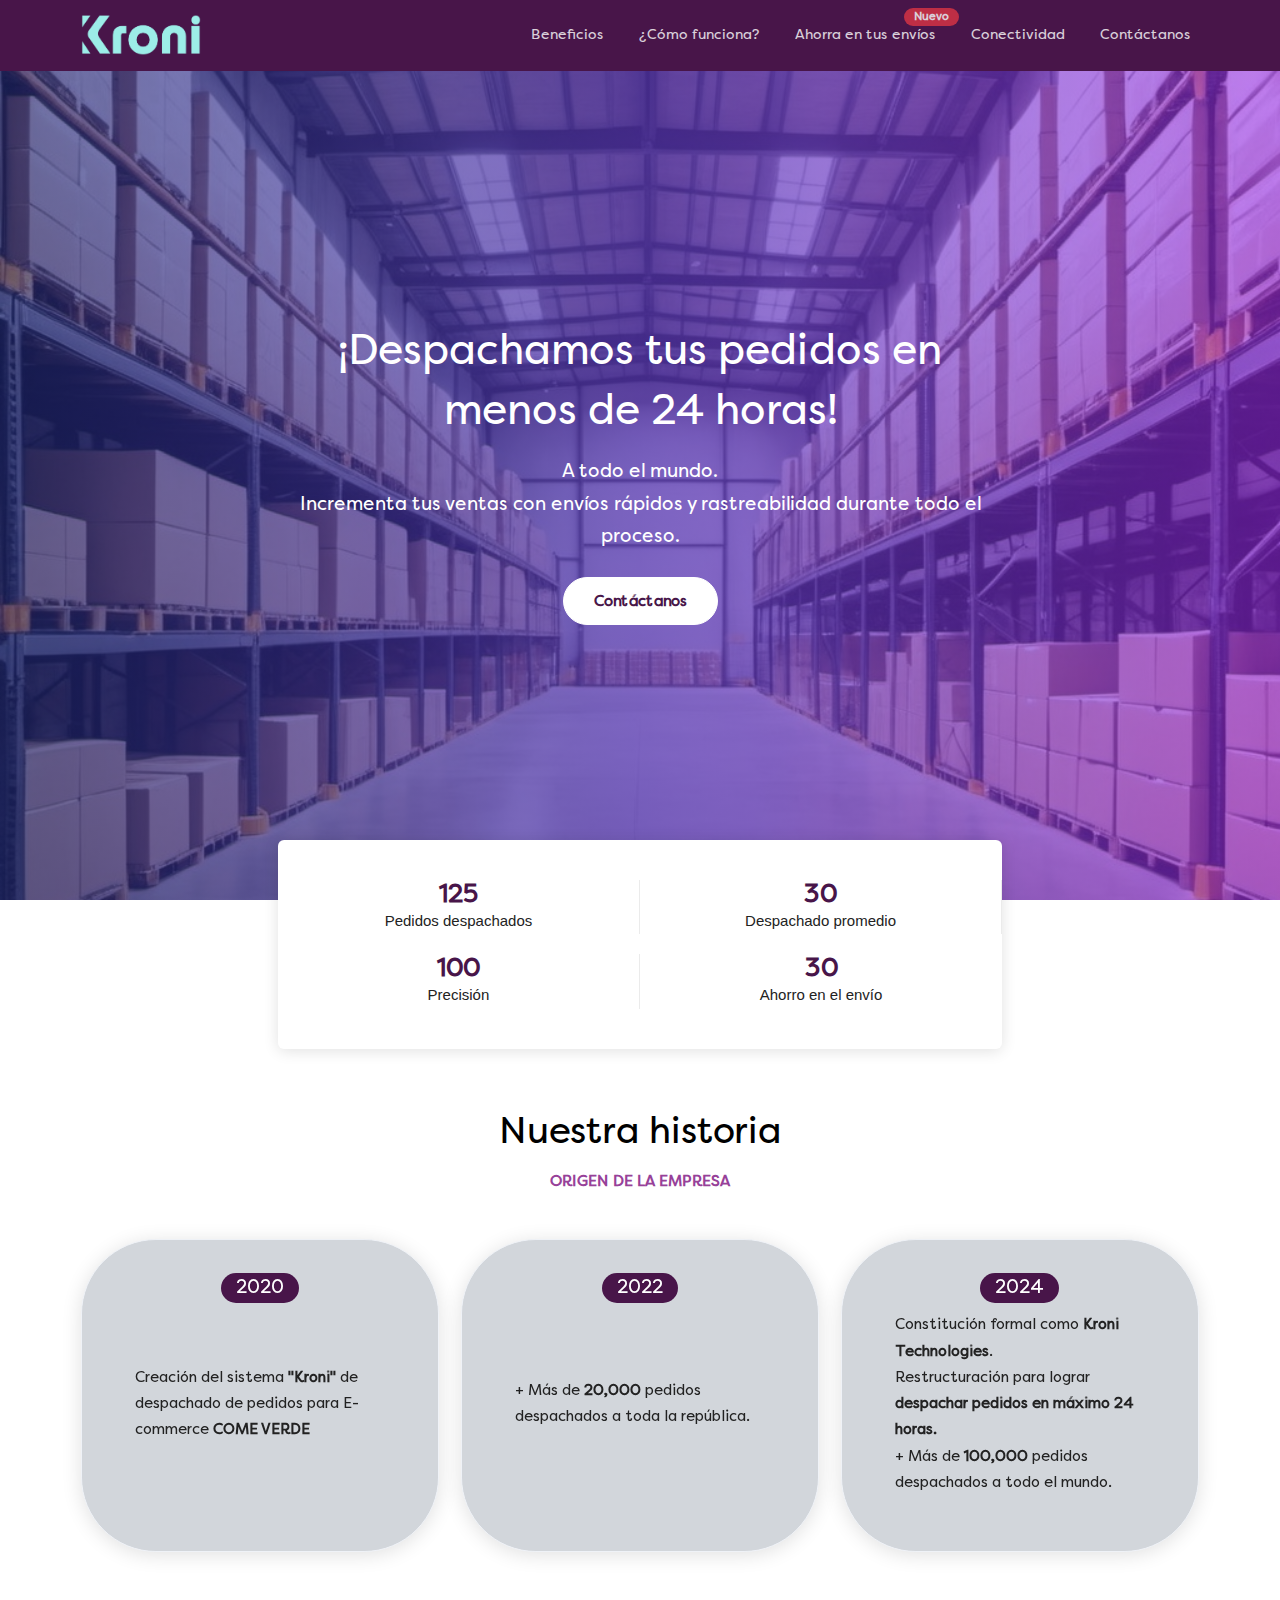
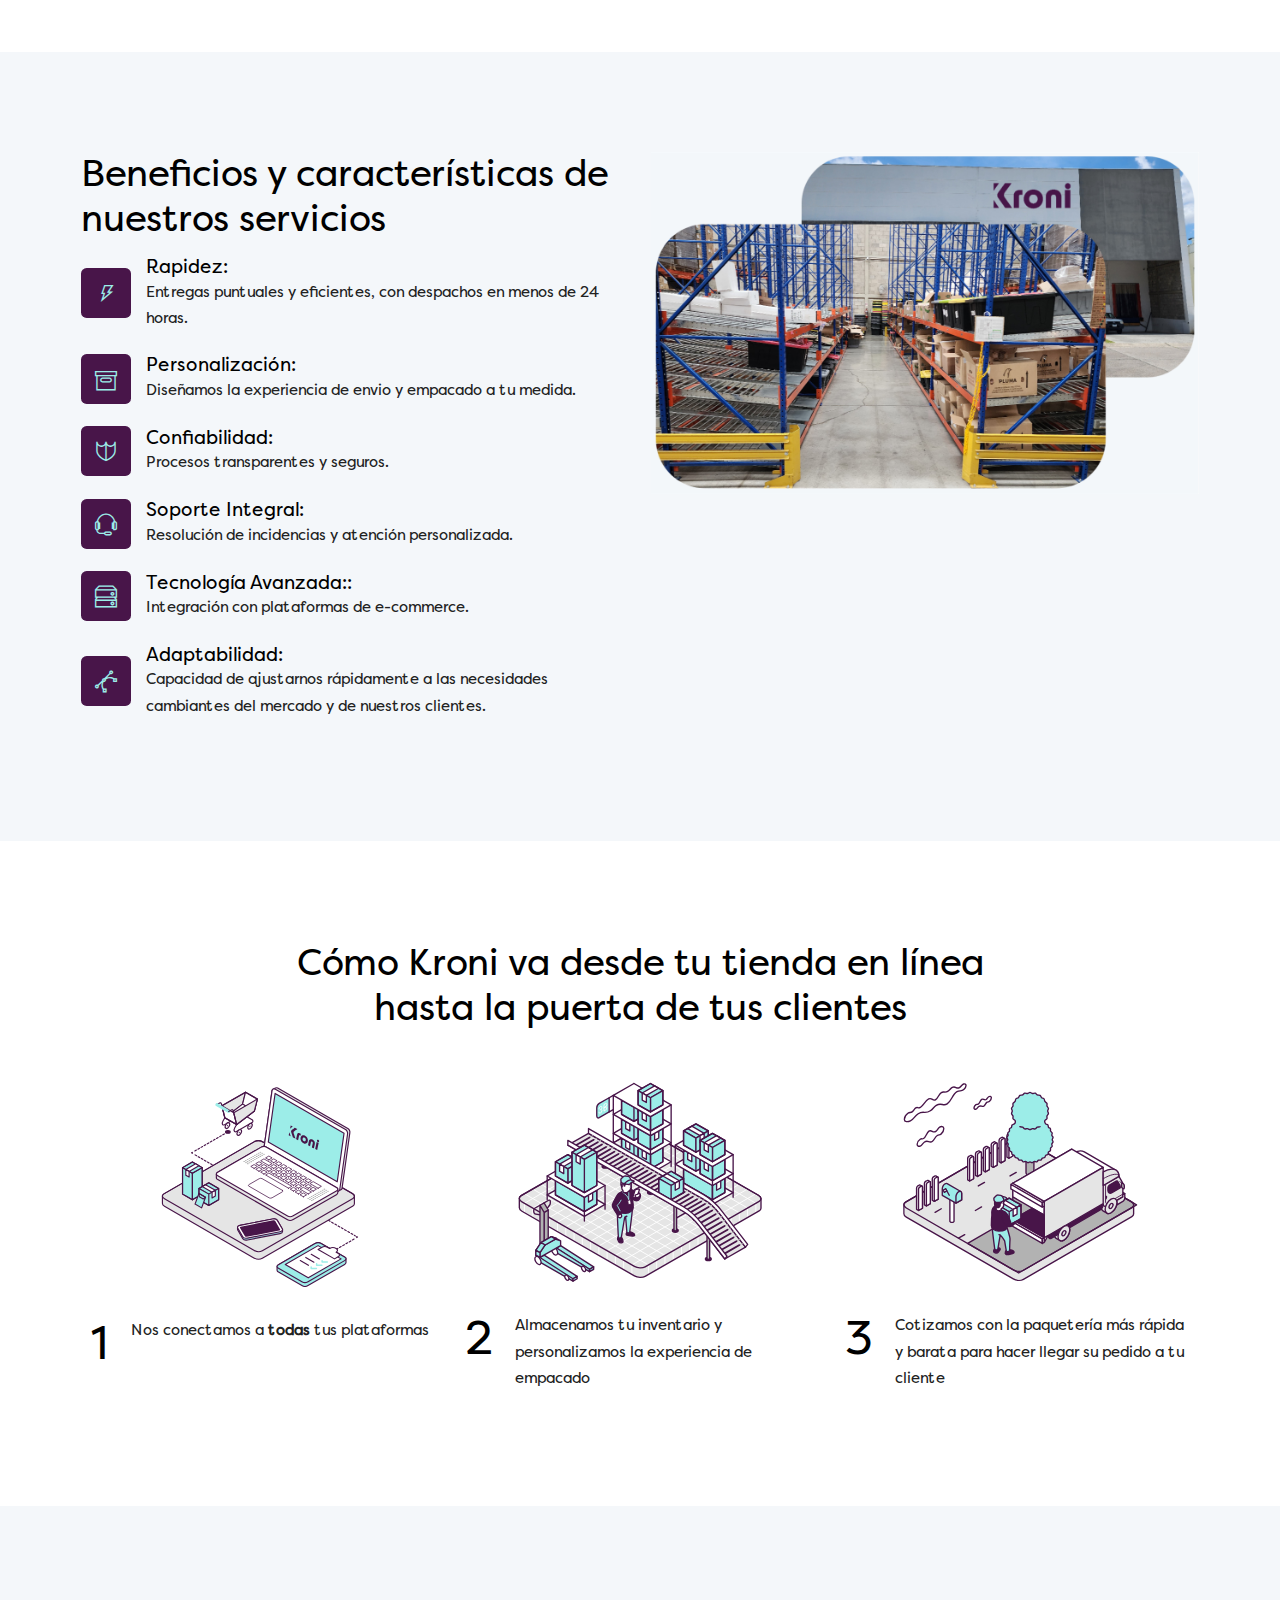
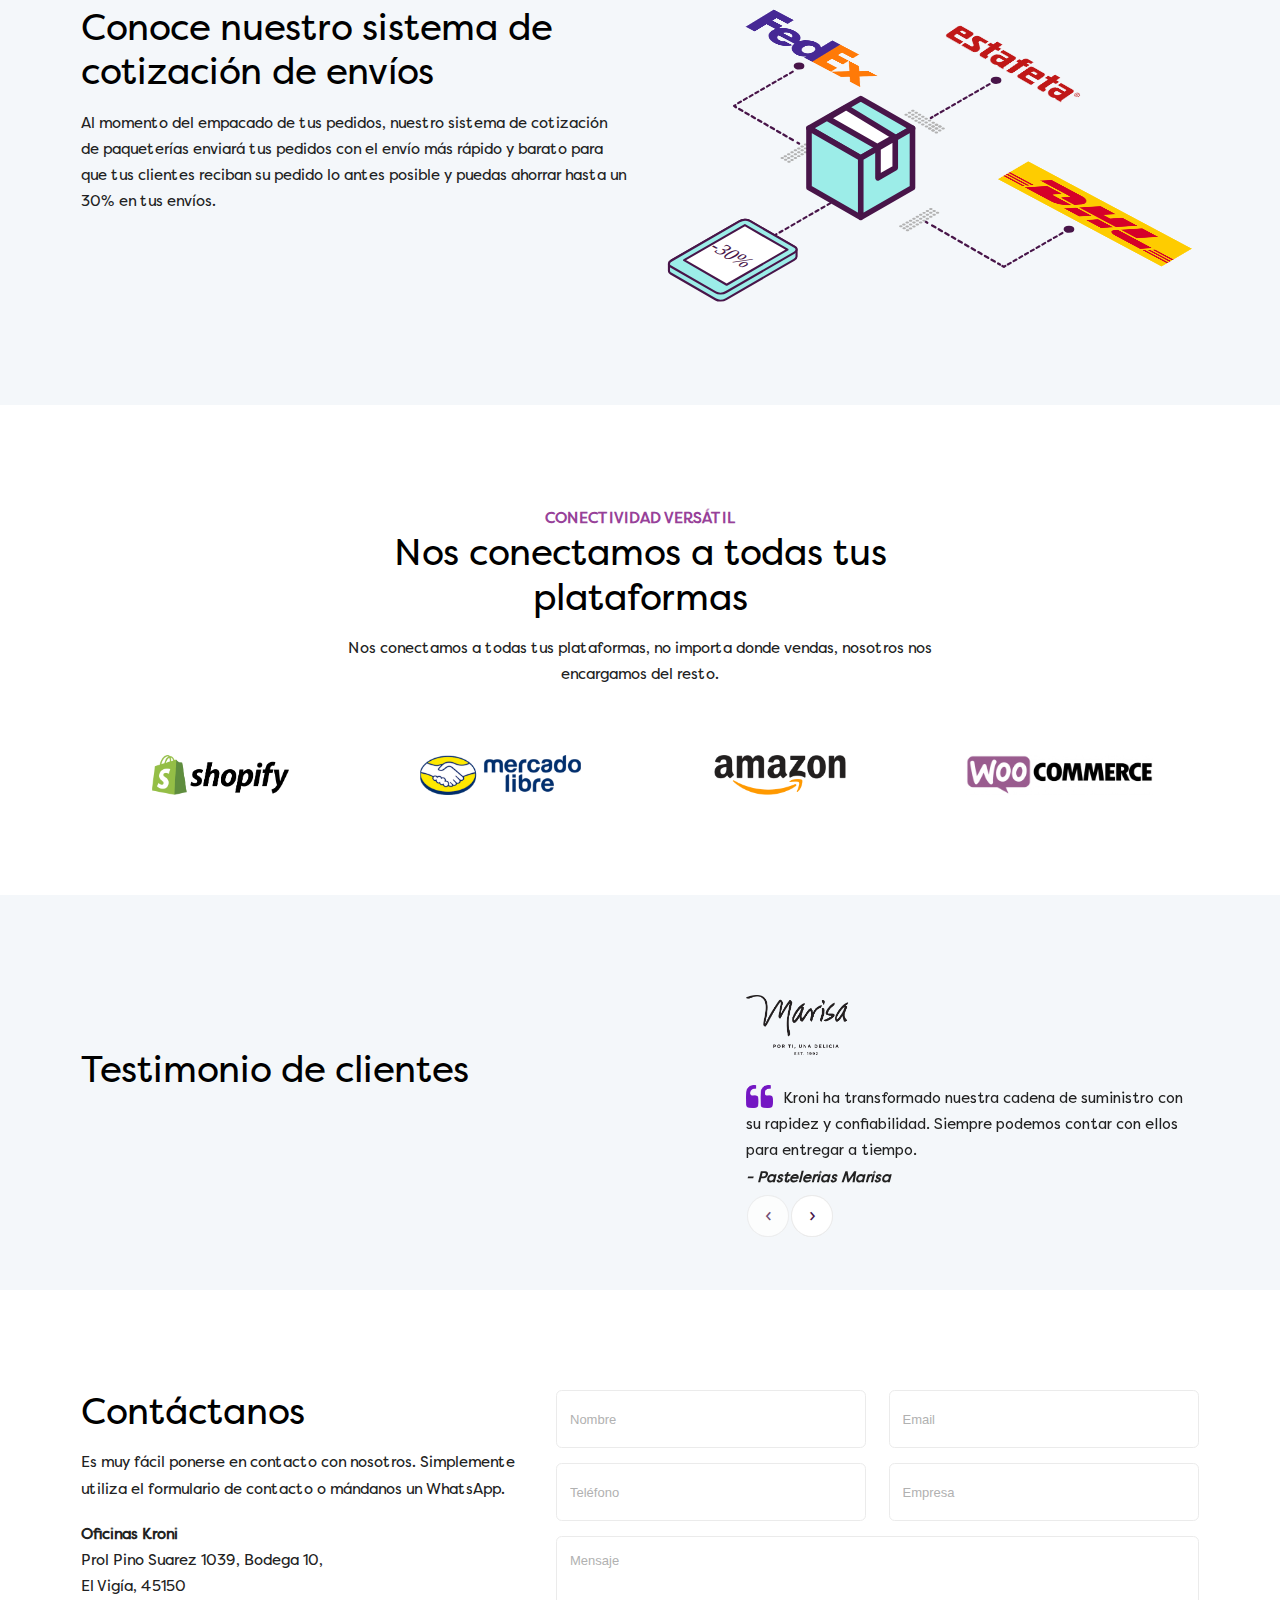
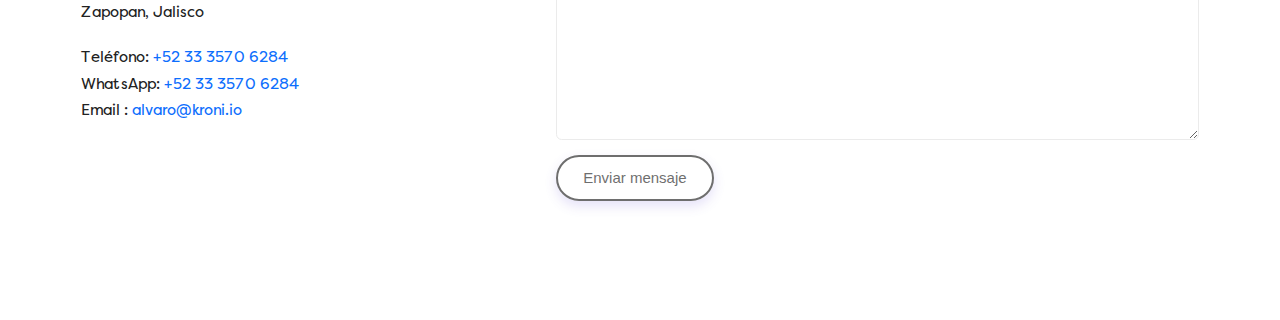
==== commit 5acc3774: "a" ====
--- a/index.html
+++ b/index.html
@@ -298,7 +298,7 @@
 								<h2>Conoce nuestro sistema de cotización de envíos</h2>
 							</div><span>Al momento del empacado de tus pedidos, nuestro sistema de cotización de paqueterías enviará
 								tus pedidos con el envío más rápido y barato para que tus clientes reciban su pedido lo antes posible y
-								puedas ahorrar hasta un 30% en tus evíos.</span>
+								puedas ahorrar hasta un 30% en tus envíos.</span>
 						</div>
 						<div class="col-md-6">
 							<div class="about-content-right"><img src="img/cotizacion-kroni.svg" alt="about us"
@@ -445,7 +445,7 @@
 							<div class="section-heading">
 								<h2>Contáctanos</h2>
 								<p>Es muy fácil ponerse en contacto con nosotros. Simplemente utiliza el formulario de contacto o
-									mandamos un WhatsApp.</p>
+									mándanos un WhatsApp.</p>
 							</div>
 							<div class="footer-address">
 								<h6><strong>Oficinas Kroni</strong></h6>
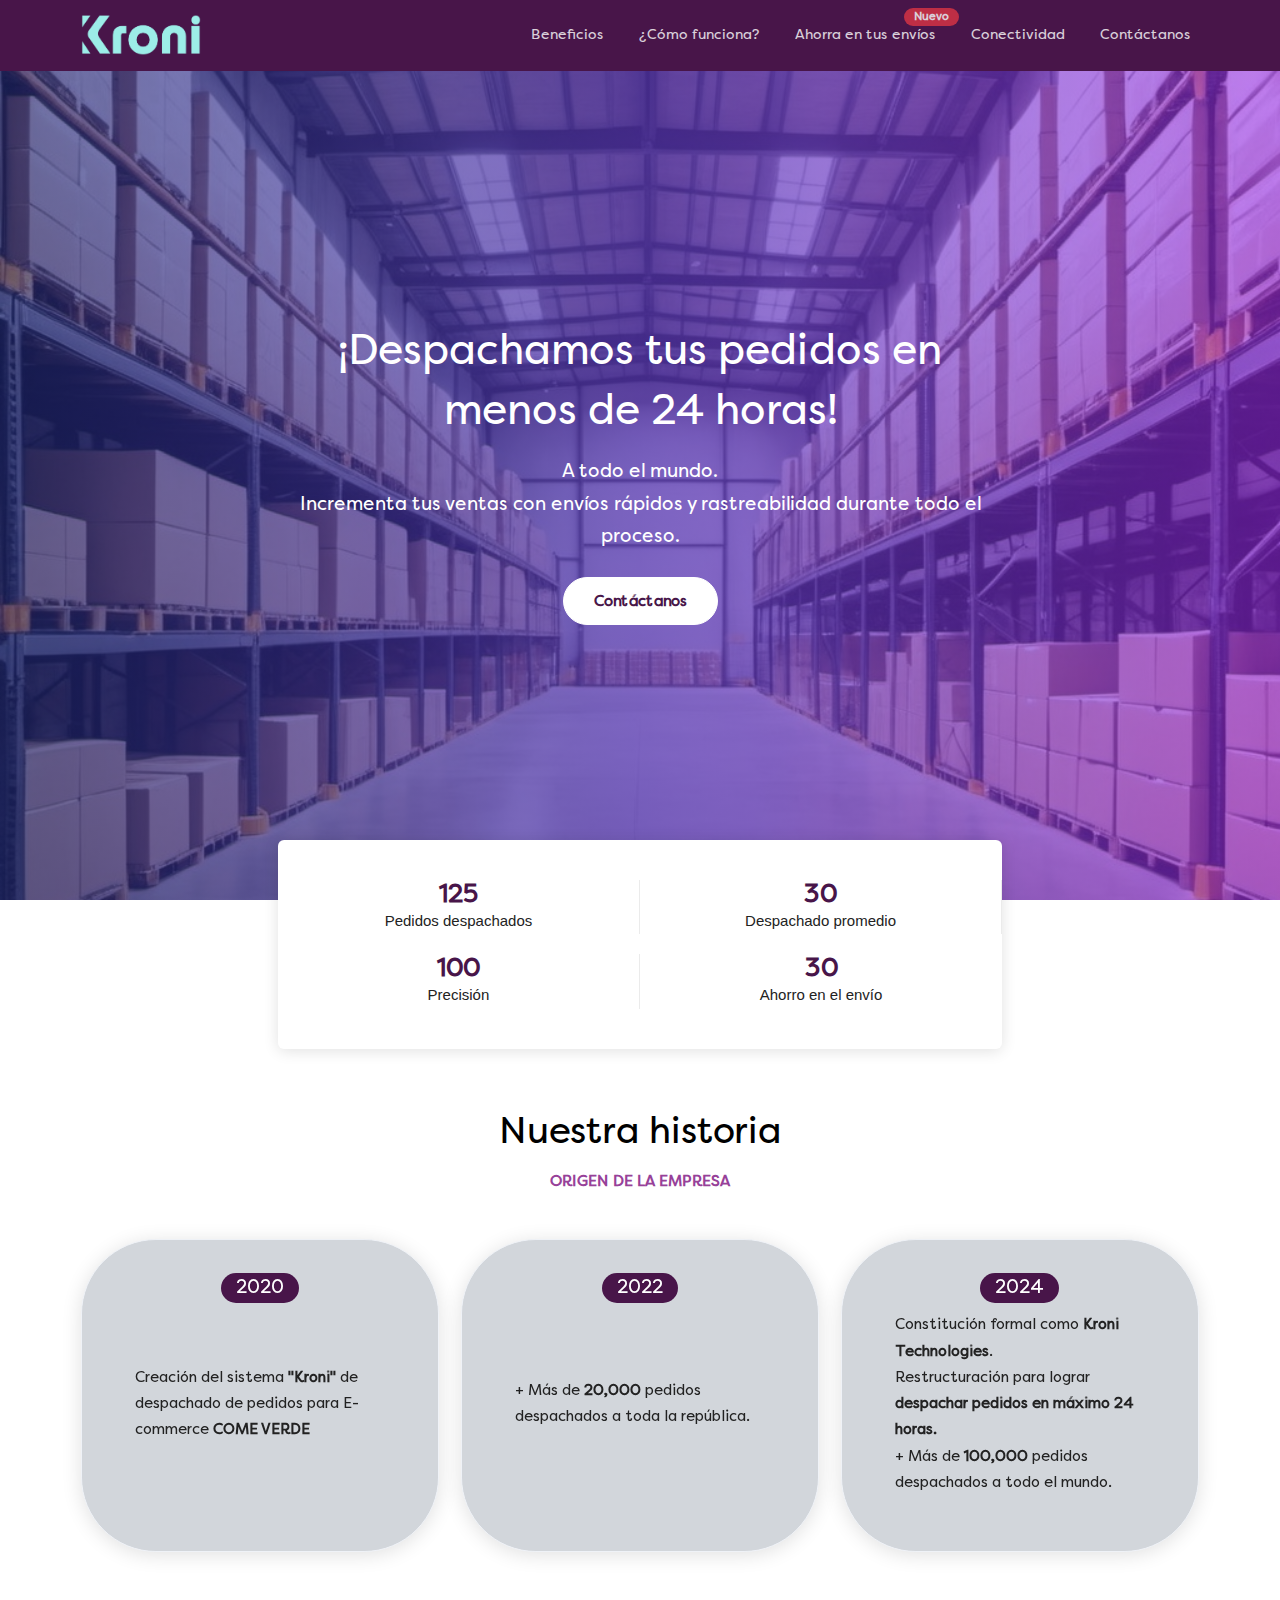
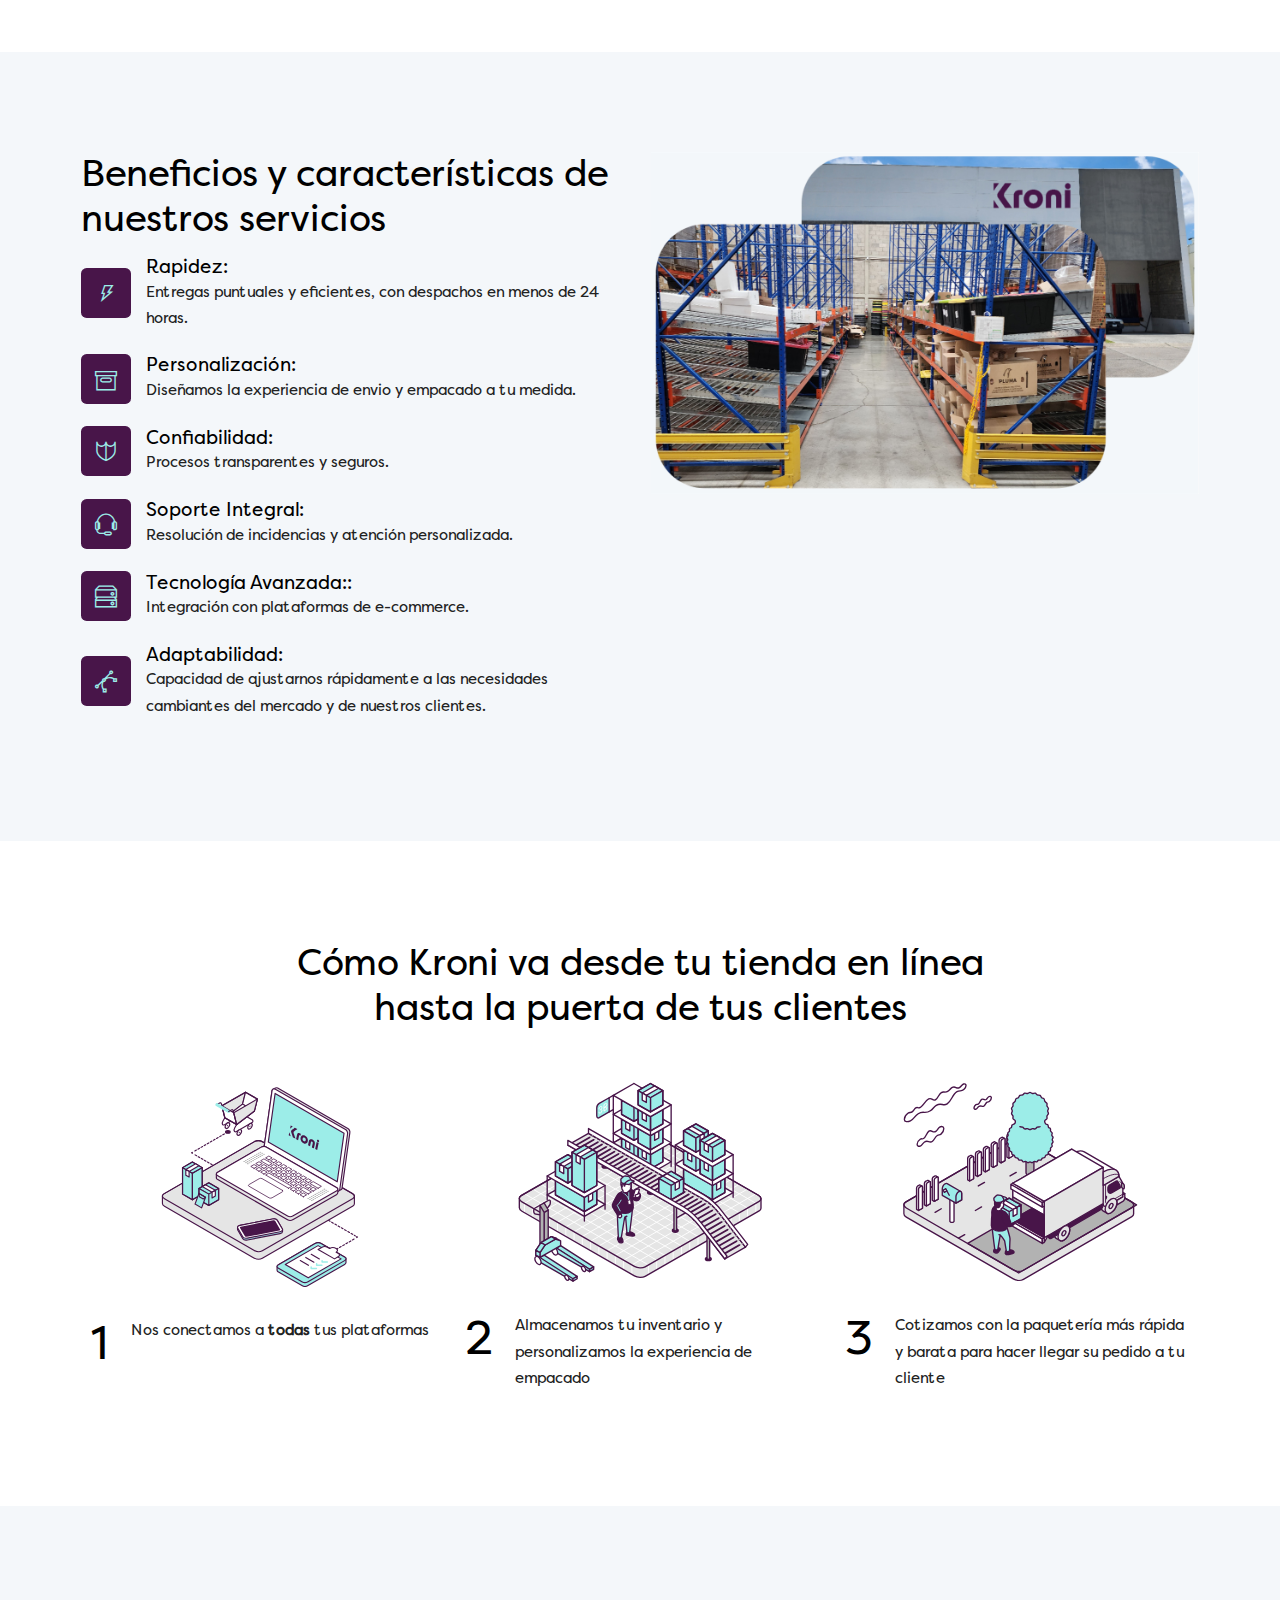
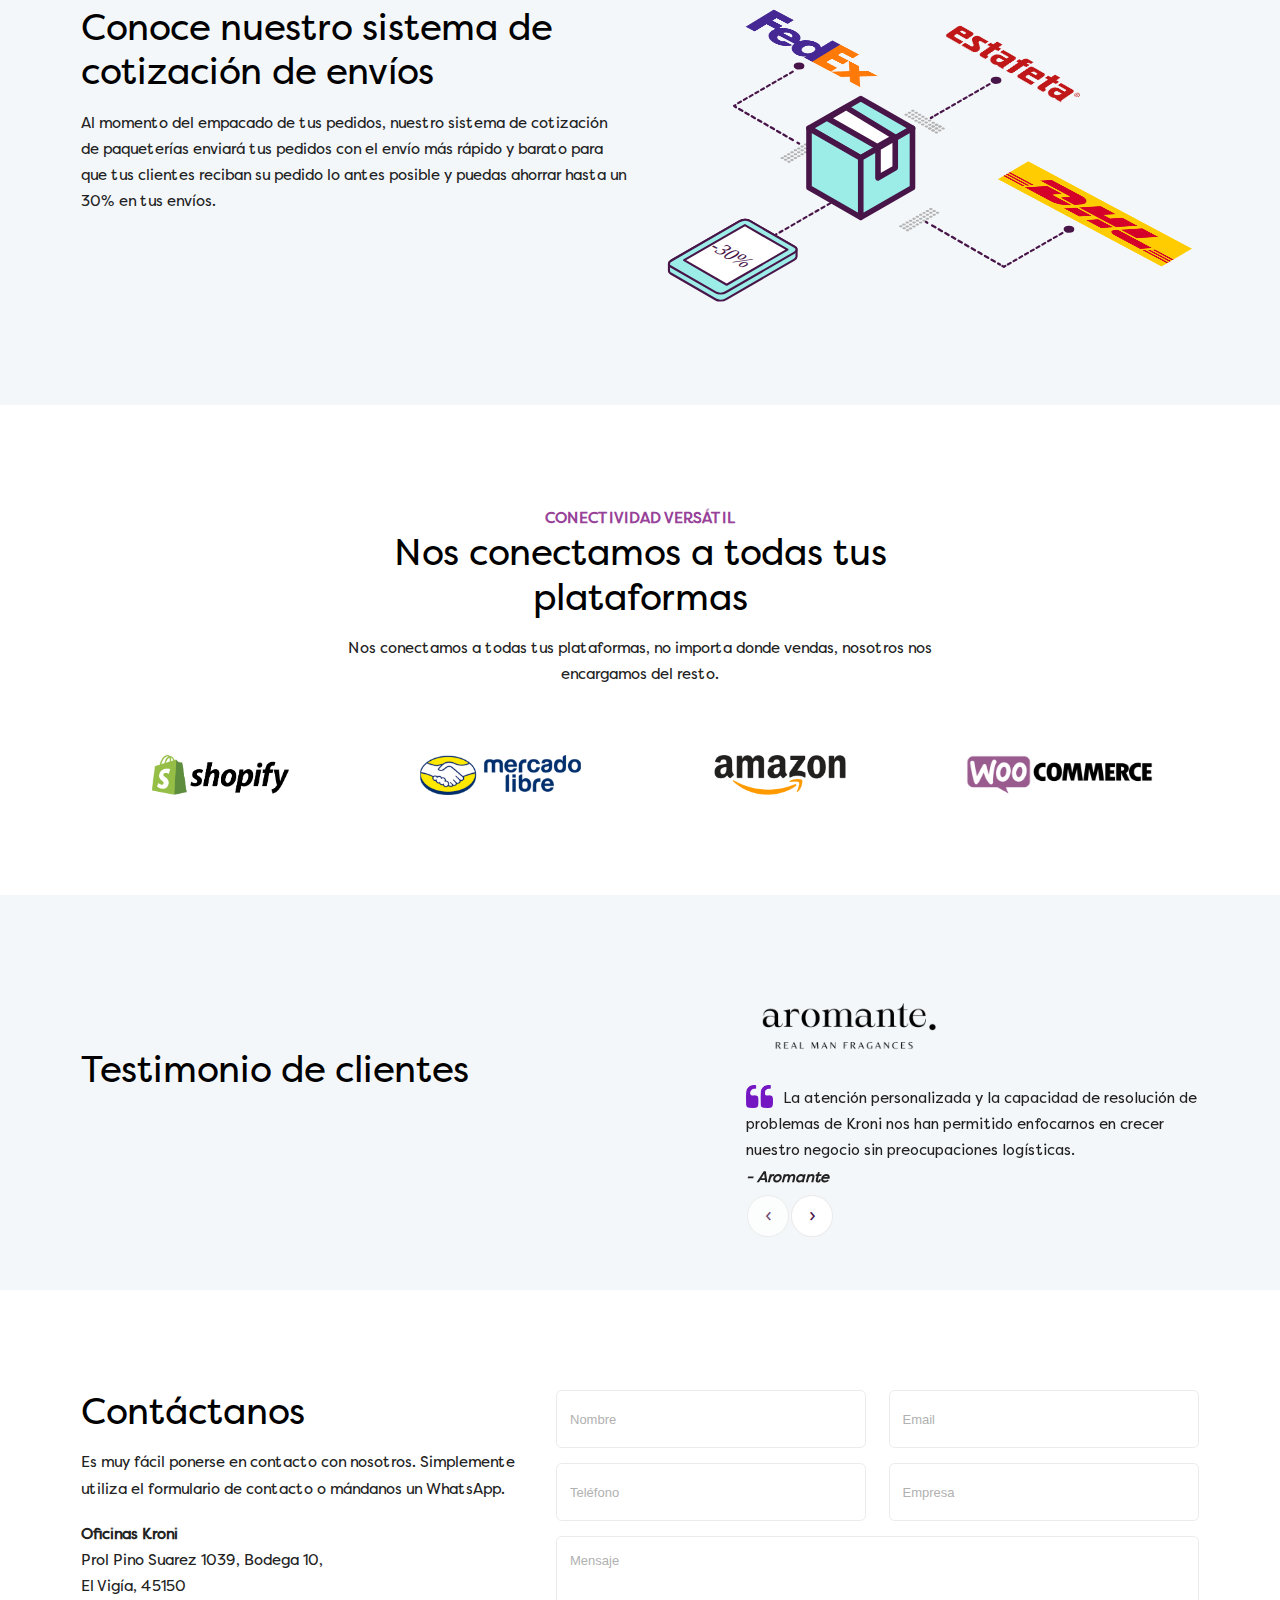
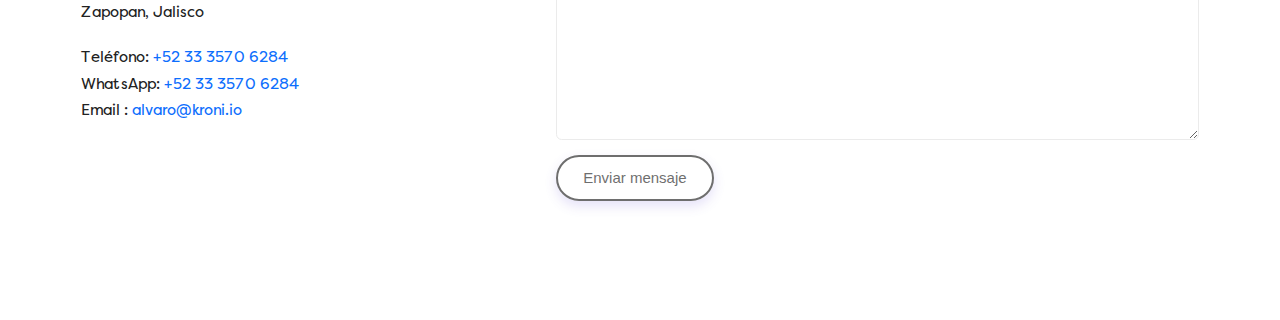
==== commit 18874436: "a" ====
--- a/index.html
+++ b/index.html
@@ -11,16 +11,17 @@
 	<meta name="author" content="Kroni Technologies">
 
 	<!-- OG Meta Tags to improve the way the post looks when you share the page on LinkedIn, Facebook, Google+ -->
-	<meta property="og:site_name" content=""> <!-- website name -->
-	<meta property="og:site" content=""> <!-- website link -->
-	<meta property="og:title" content=""> <!-- title shown in the actual shared post -->
-	<meta property="og:description" content=""> <!-- description shown in the actual shared post -->
-	<meta property="og:image" content=""> <!-- image link, make sure it's jpg -->
-	<meta property="og:url" content=""> <!-- where do you want your post to link to -->
+	<meta property="og:site_name" content="Kroni Tech"> <!-- website name -->
+	<meta property="og:site" content="https://kroni.io/"> <!-- website link -->
+	<meta property="og:title" content="Kroni Tech | Logística 3PL"> <!-- title shown in the actual shared post -->
+	<meta property="og:description" content="¡Despachamos tus pedidos en menos de 24 horas a todo el mundo!"> <!-- description shown in the actual shared post -->
+	<meta property="og:image" content="img/kroni-versiones-confondo-04.jpg"> <!-- image link, make sure it's jpg -->
+	<meta property="og:url" content="https://kroni.io/"> <!-- where do you want your post to link to -->
 	<meta property="og:type" content="article">
 
 	<title>Kroni Tech | Logística 3PL</title>
 
+	<link rel="icon" type="image/x-icon" href="img/Kroni_Favicon.png">
 	<!-- <link href="https://fonts.cdnfonts.com/s/57464/FilsonProRegular.woff" rel="stylesheet"> -->
 
 	<!--google fonts-->
@@ -344,8 +345,25 @@
 						<div class="col-md-5">
 							<div class="owl-carousel owl-theme client-testimonial arrow-indicator owl-loaded owl-drag">
 								<div class="owl-stage-outer">
-									<div class="owl-stage" style="transform: translate3d(0px, 0px, 0px); transition: all; width: 2788px;">
-										<div class="owl-item active" style="width: 527.5px; margin-right: 30px;">
+									<div class="owl-stage">
+
+										<div class="owl-item" >
+											<div class="item">
+												<div class="testimonial-quote-wrap">
+													<div class="media author-info mb-3">
+														<div class="media-body"><img src="img/logoAromantePNG.png" alt="Aromante"
+																class="logo-testimonios img-fluid"></div>
+													</div>
+													<div class="client-say">
+														<p> <img src="img/quote.png" alt="quote" class="img-fluid">La atención personalizada y
+															la capacidad de resolución de problemas de Kroni nos han permitido enfocarnos en crecer
+															nuestro negocio sin preocupaciones logísticas.</p>
+													</div>
+													<div><span class="mb-0 bold-italic">- Aromante</span></div>
+												</div>
+											</div>
+										</div>
+										<div class="owl-item" >
 											<div class="item">
 												<div class="testimonial-quote-wrap">
 													<div class="media author-info mb-3">
@@ -361,23 +379,7 @@
 												</div>
 											</div>
 										</div>
-										<div class="owl-item" style="width: 527.5px; margin-right: 30px;">
-											<div class="item">
-												<div class="testimonial-quote-wrap">
-													<div class="media author-info mb-3">
-														<div class="media-body"><img src="img/logoAromantePNG.png" alt="Aromante"
-																class="logo-testimonios img-fluid"></div>
-													</div>
-													<div class="client-say">
-														<p> <img src="img/quote.png" alt="quote" class="img-fluid">La atención personalizada y
-															la capacidad de resolución de problemas de Kroni nos han permitido enfocarnos en crecer
-															nuestro negocio sin preocupaciones logísticas.</p>
-													</div>
-													<div><span class="mb-0 bold-italic">- Aromante</span></div>
-												</div>
-											</div>
-										</div>
-										<div class="owl-item" style="width: 527.5px; margin-right: 30px;">
+										<div class="owl-item" >
 											<div class="item">
 												<div class="testimonial-quote-wrap">
 													<div class="media author-info mb-3">
@@ -393,7 +395,7 @@
 												</div>
 											</div>
 										</div>
-										<div class="owl-item" style="width: 527.5px; margin-right: 30px;">
+										<div class="owl-item" >
 											<div class="item">
 												<div class="testimonial-quote-wrap">
 													<div class="media author-info mb-3">
@@ -409,7 +411,7 @@
 												</div>
 											</div>
 										</div>
-										<div class="owl-item" style="width: 527.5px; margin-right: 30px;">
+										<div class="owl-item" >
 											<div class="item">
 												<div class="testimonial-quote-wrap">
 													<div class="media author-info mb-3">
@@ -460,7 +462,7 @@
 							</div>
 						</div>
 						<div class="col-md-7">
-							<form action="#" method="POST" id="contactForm" class="contact-us-form" novalidate="">
+							<form action="submitForm" method="POST" id="contactForm" class="contact-us-form" novalidate="">
 								<div class="row">
 									<div class="col-sm-6 col-12">
 										<div class="form-group"><input type="text" class="form-control mb-3" name="name" id="name"
@@ -474,17 +476,17 @@
 								<div class="row">
 									<div class="col-sm-6 col-12">
 										<div class="form-group"><input type="text" name="phone" class="form-control mb-3" id="phone"
-												placeholder="Teléfono"></div>
+												placeholder="Teléfono" required=""></div>
 									</div>
 									<div class="col-sm-6 col-12">
 										<div class="form-group"><input type="text" name="company" size="40" class="form-control mb-3"
-												id="company" placeholder="Empresa"></div>
+												id="company" placeholder="Empresa" required=""></div>
 									</div>
 								</div>
 								<div class="row">
 									<div class="col-12">
 										<div class="form-group"><textarea name="message" id="message" class="form-control mb-3 h-100"
-												rows="7" cols="25" placeholder="Mensaje"></textarea></div>
+												rows="7" cols="25" placeholder="Mensaje" required=""></textarea></div>
 									</div>
 								</div>
 								<div class="row">
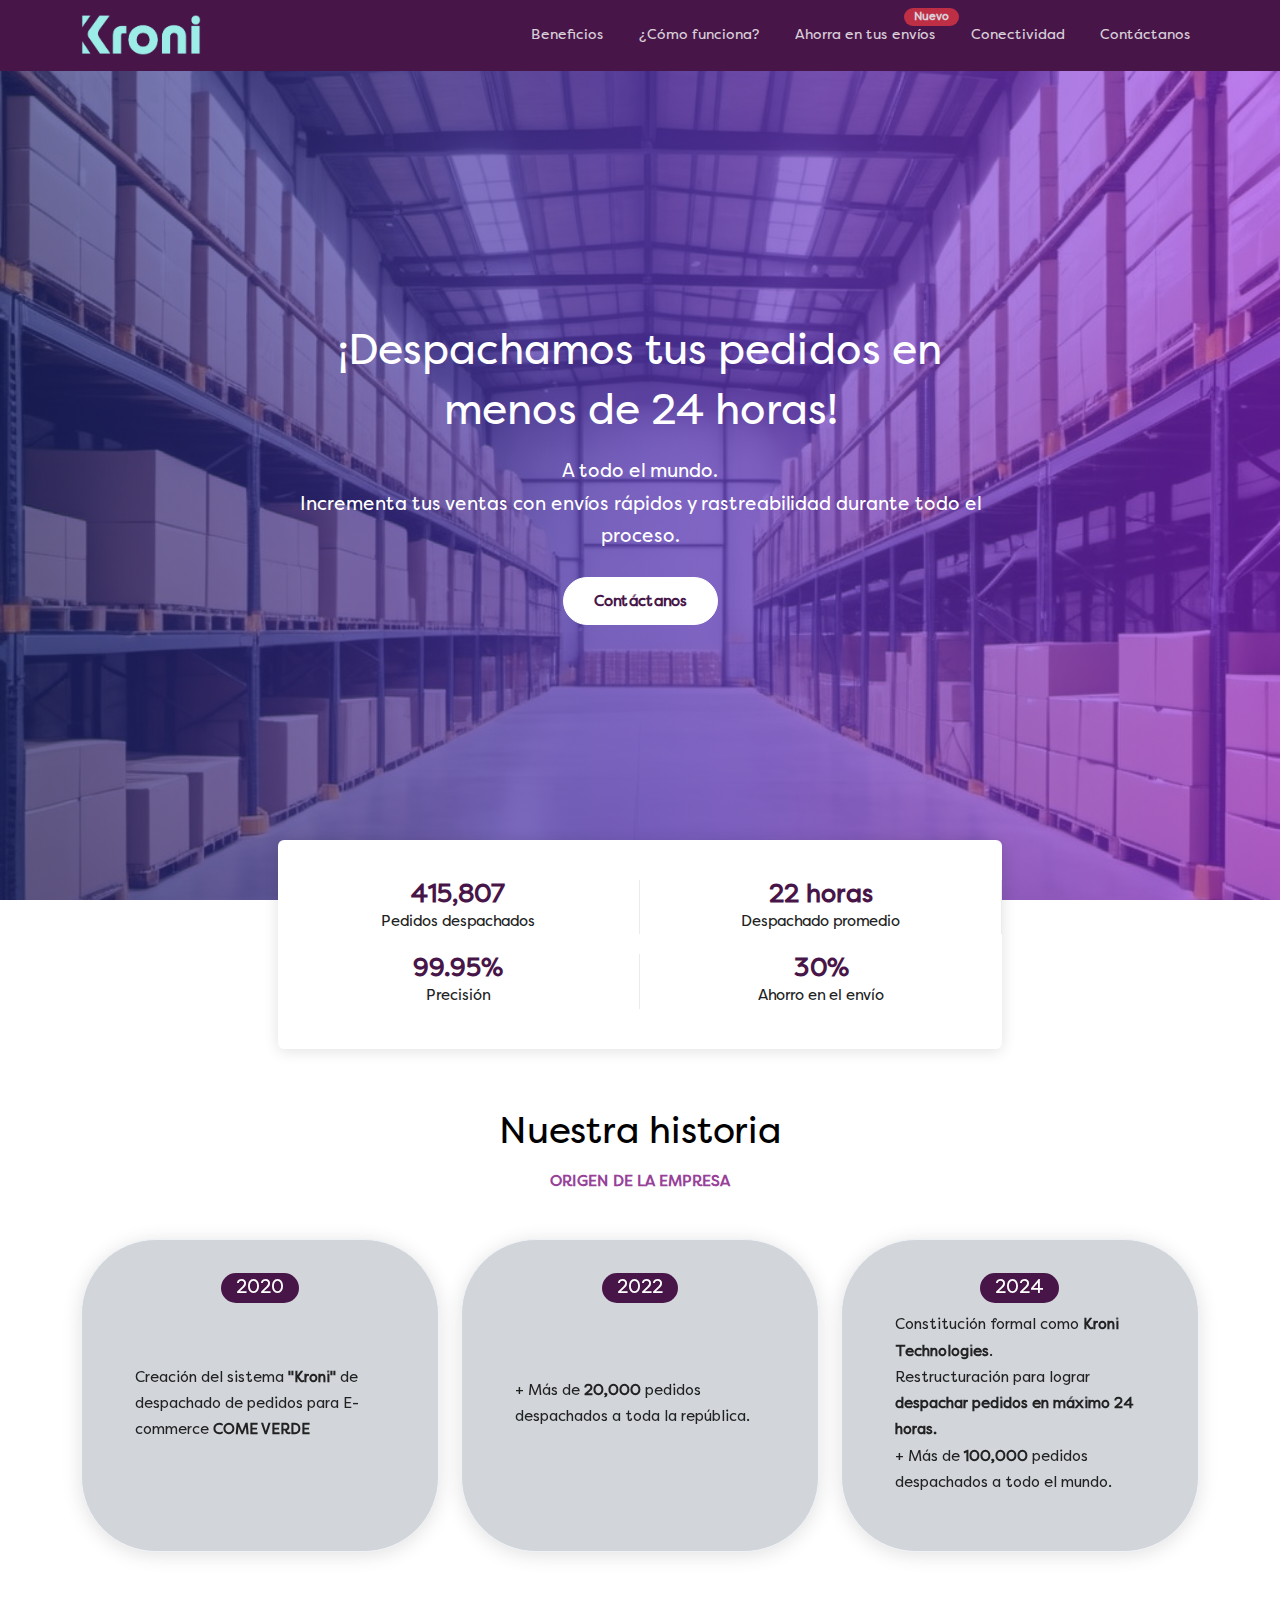
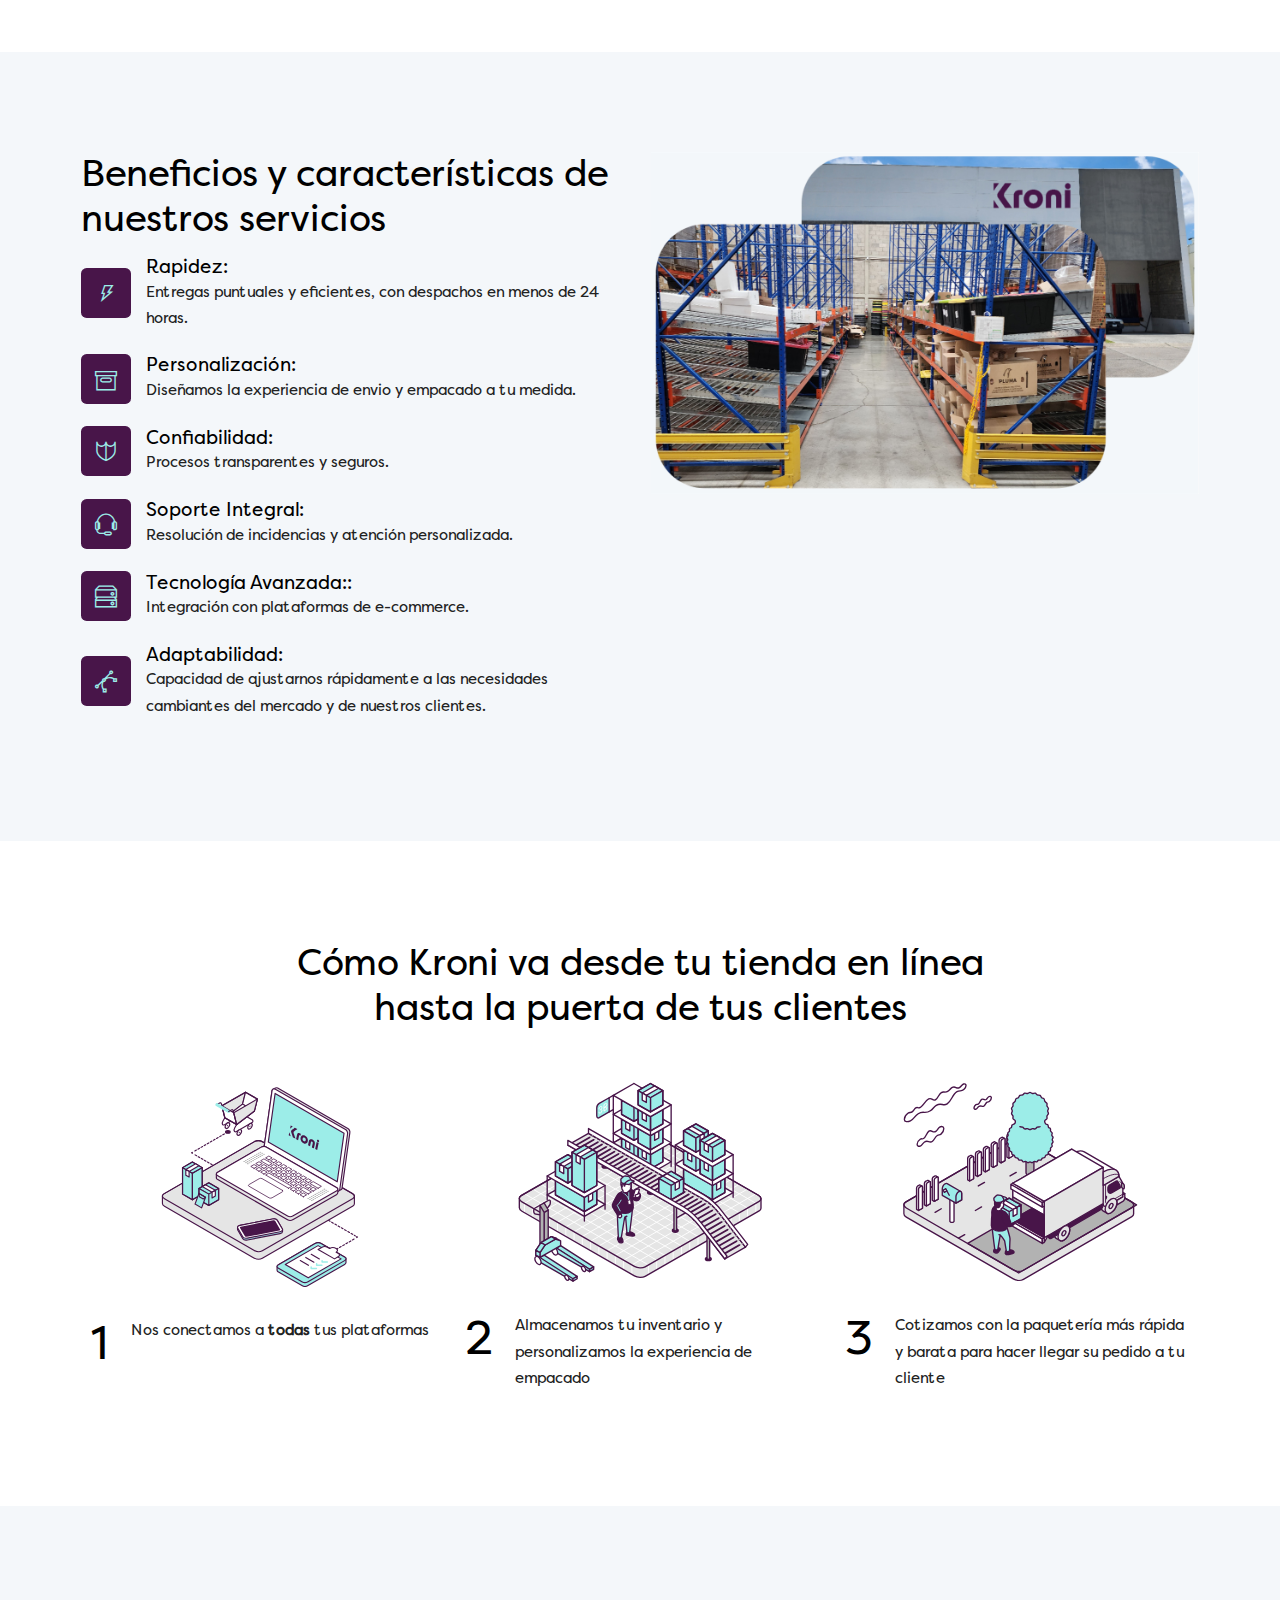
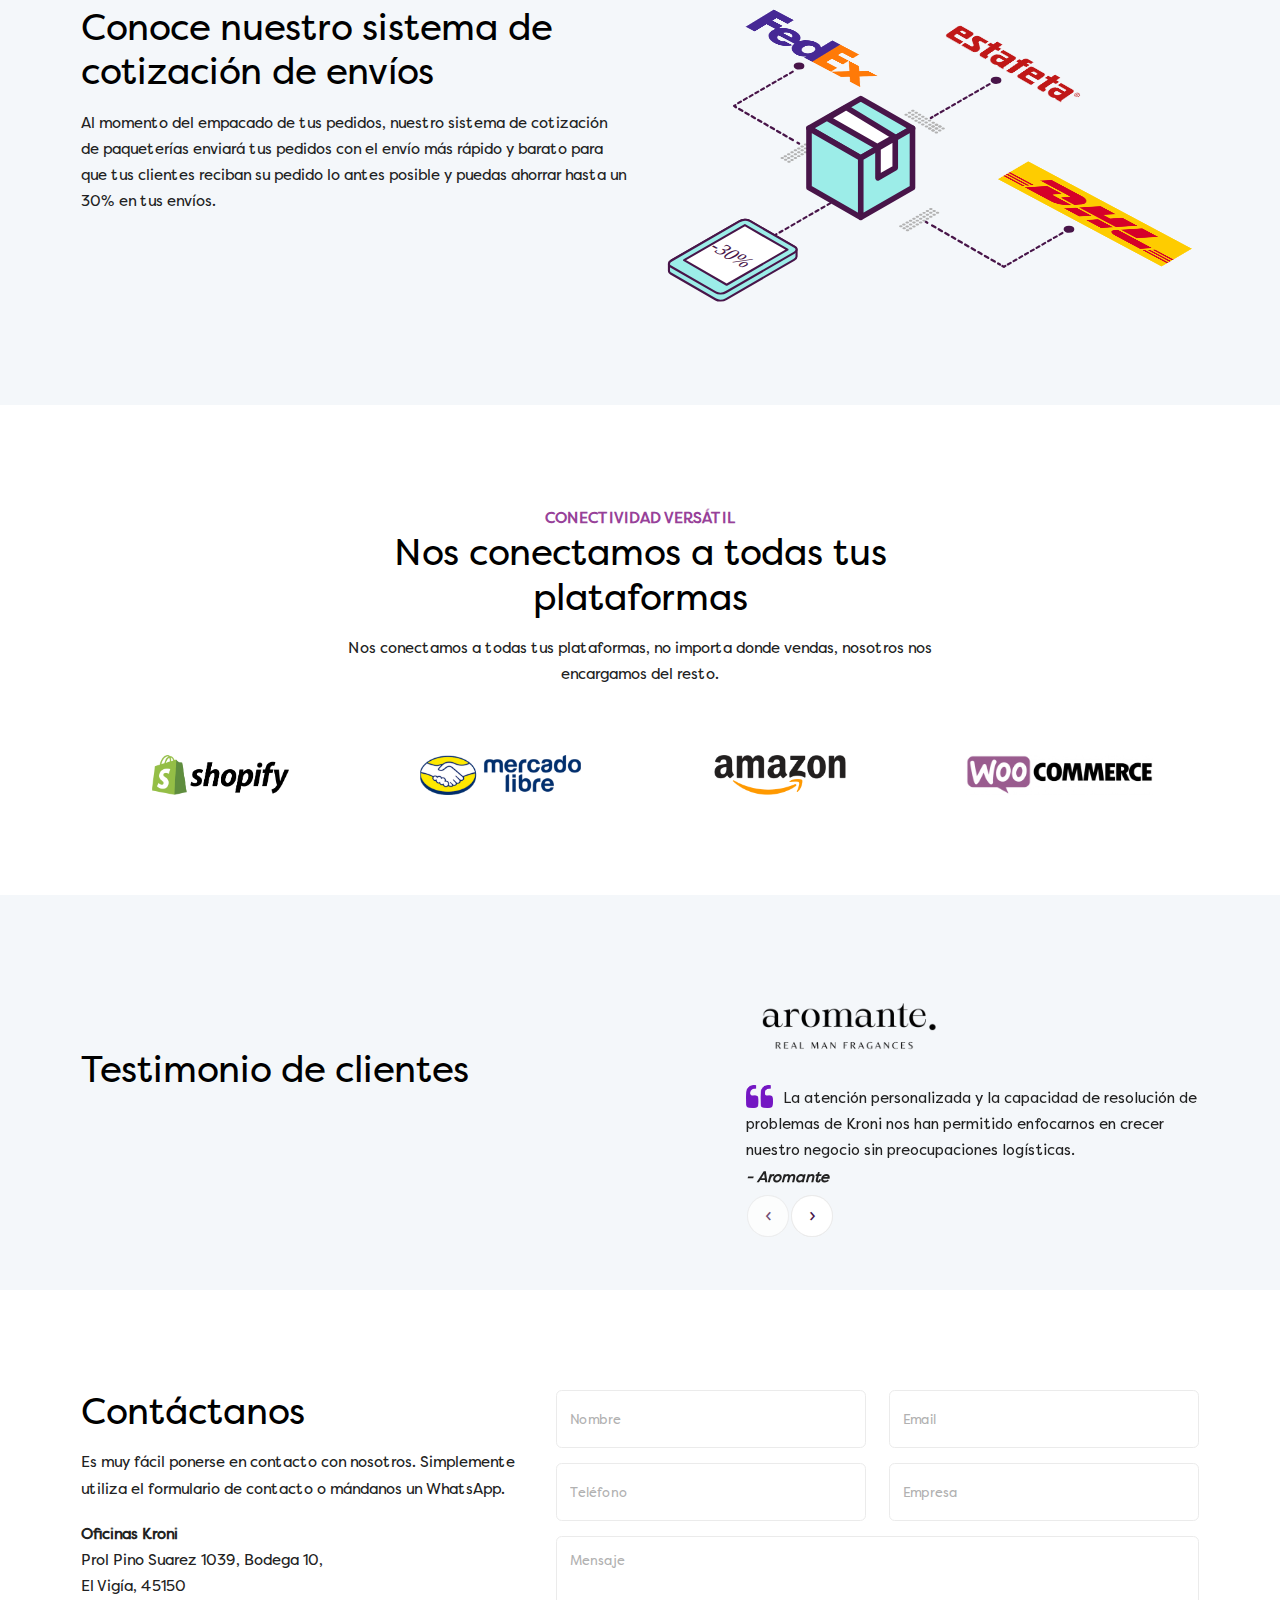
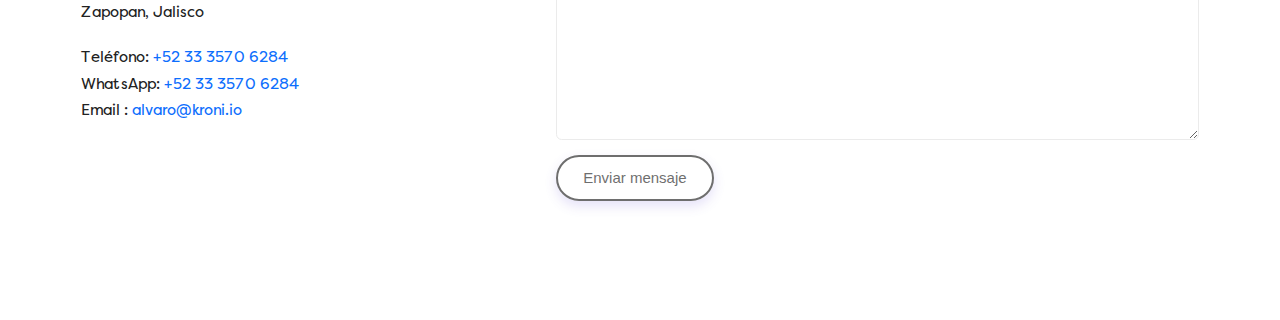
==== commit 4cb966de: "a" ====
--- a/index.html
+++ b/index.html
@@ -85,7 +85,7 @@
 				<div class="col-md-11 col-sm-11 col-lg-7 col-xl-7">
 					<ul class="list-inline counter-wrap">
 						<li class="list-inline-item">
-							<div class="single-counter text-center"><span id="counter">124,854</span>
+							<div class="single-counter text-center"><span id="counter"></span>
 								<h6>Pedidos despachados</h6>
 							</div>
 						</li>
--- a/css/style.css
+++ b/css/style.css
@@ -173,7 +173,7 @@
 
 body {
     background-color: #ffffff;
-    font-family: 'Open Sans', sans-serif;
+    font-family: 'Filson Pro Regular', sans-serif;
     font-size: 1rem;
     color: #222;
     font-weight: 400;
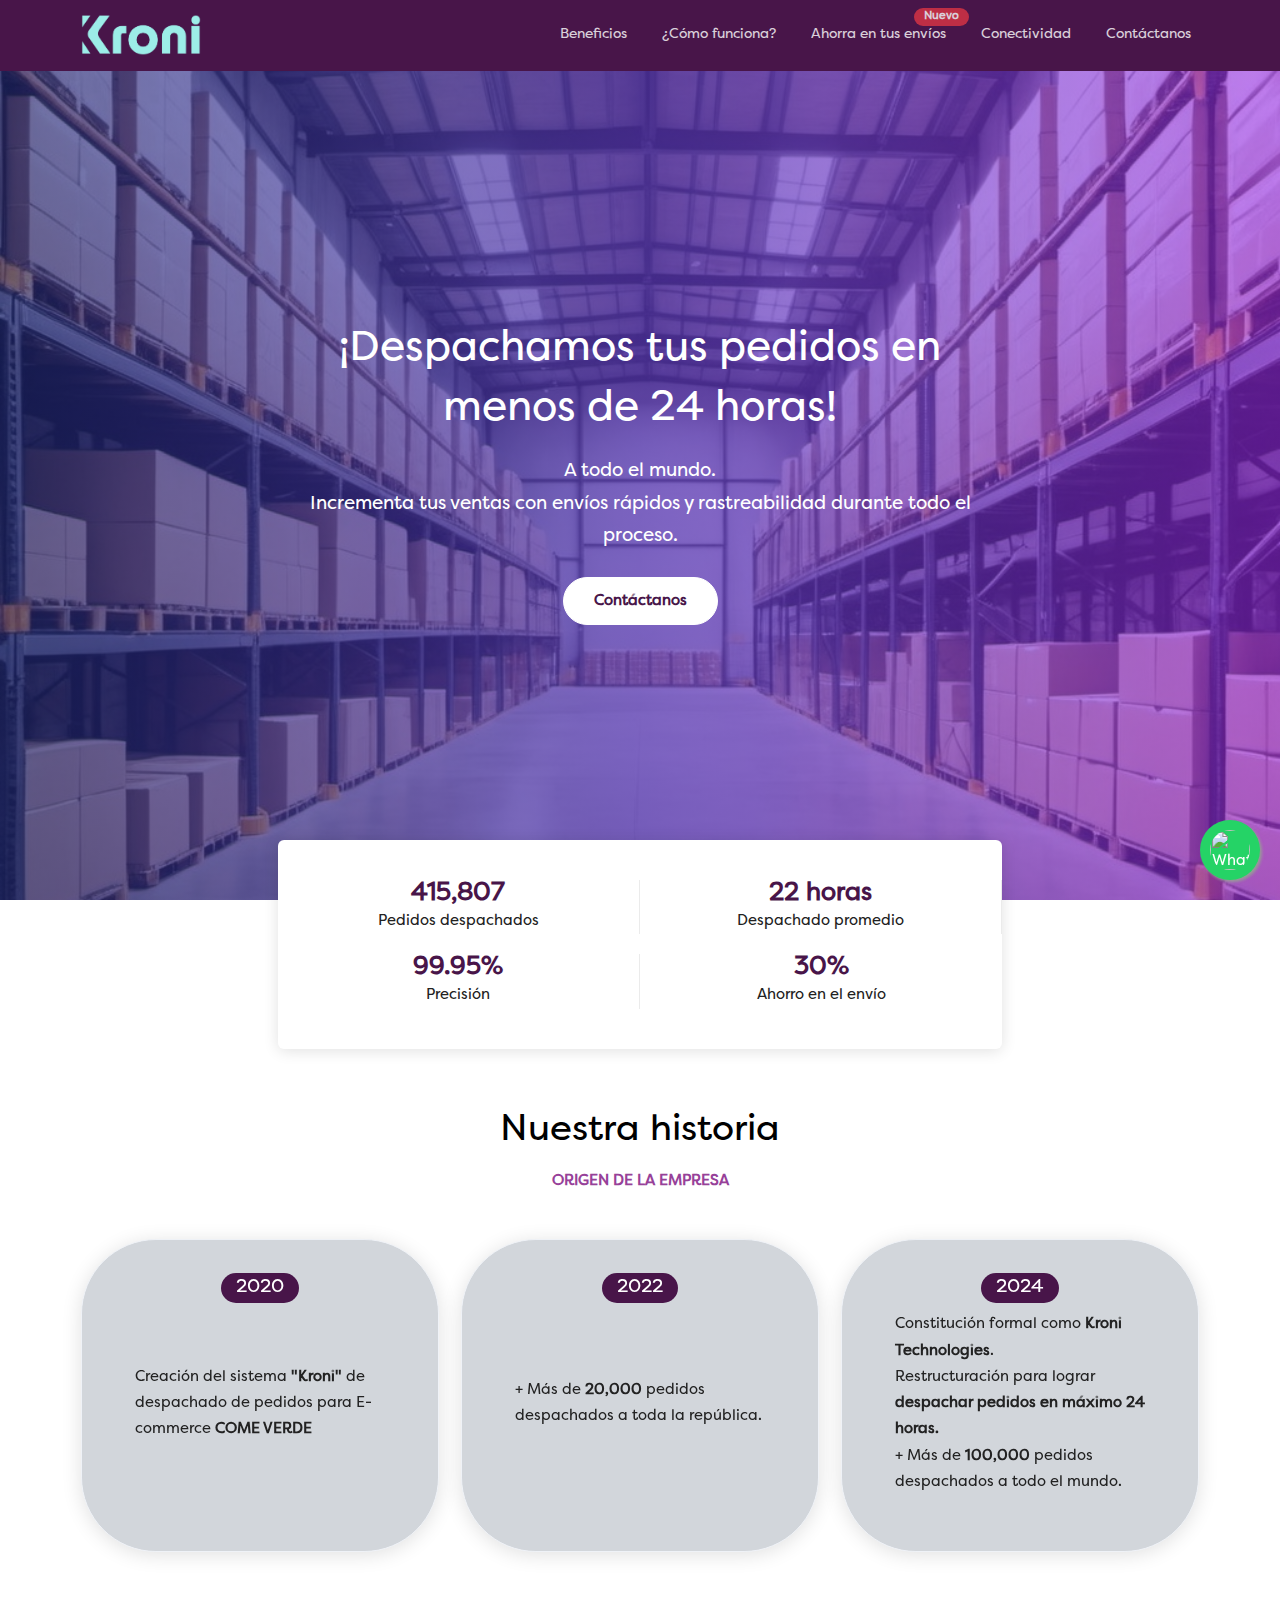
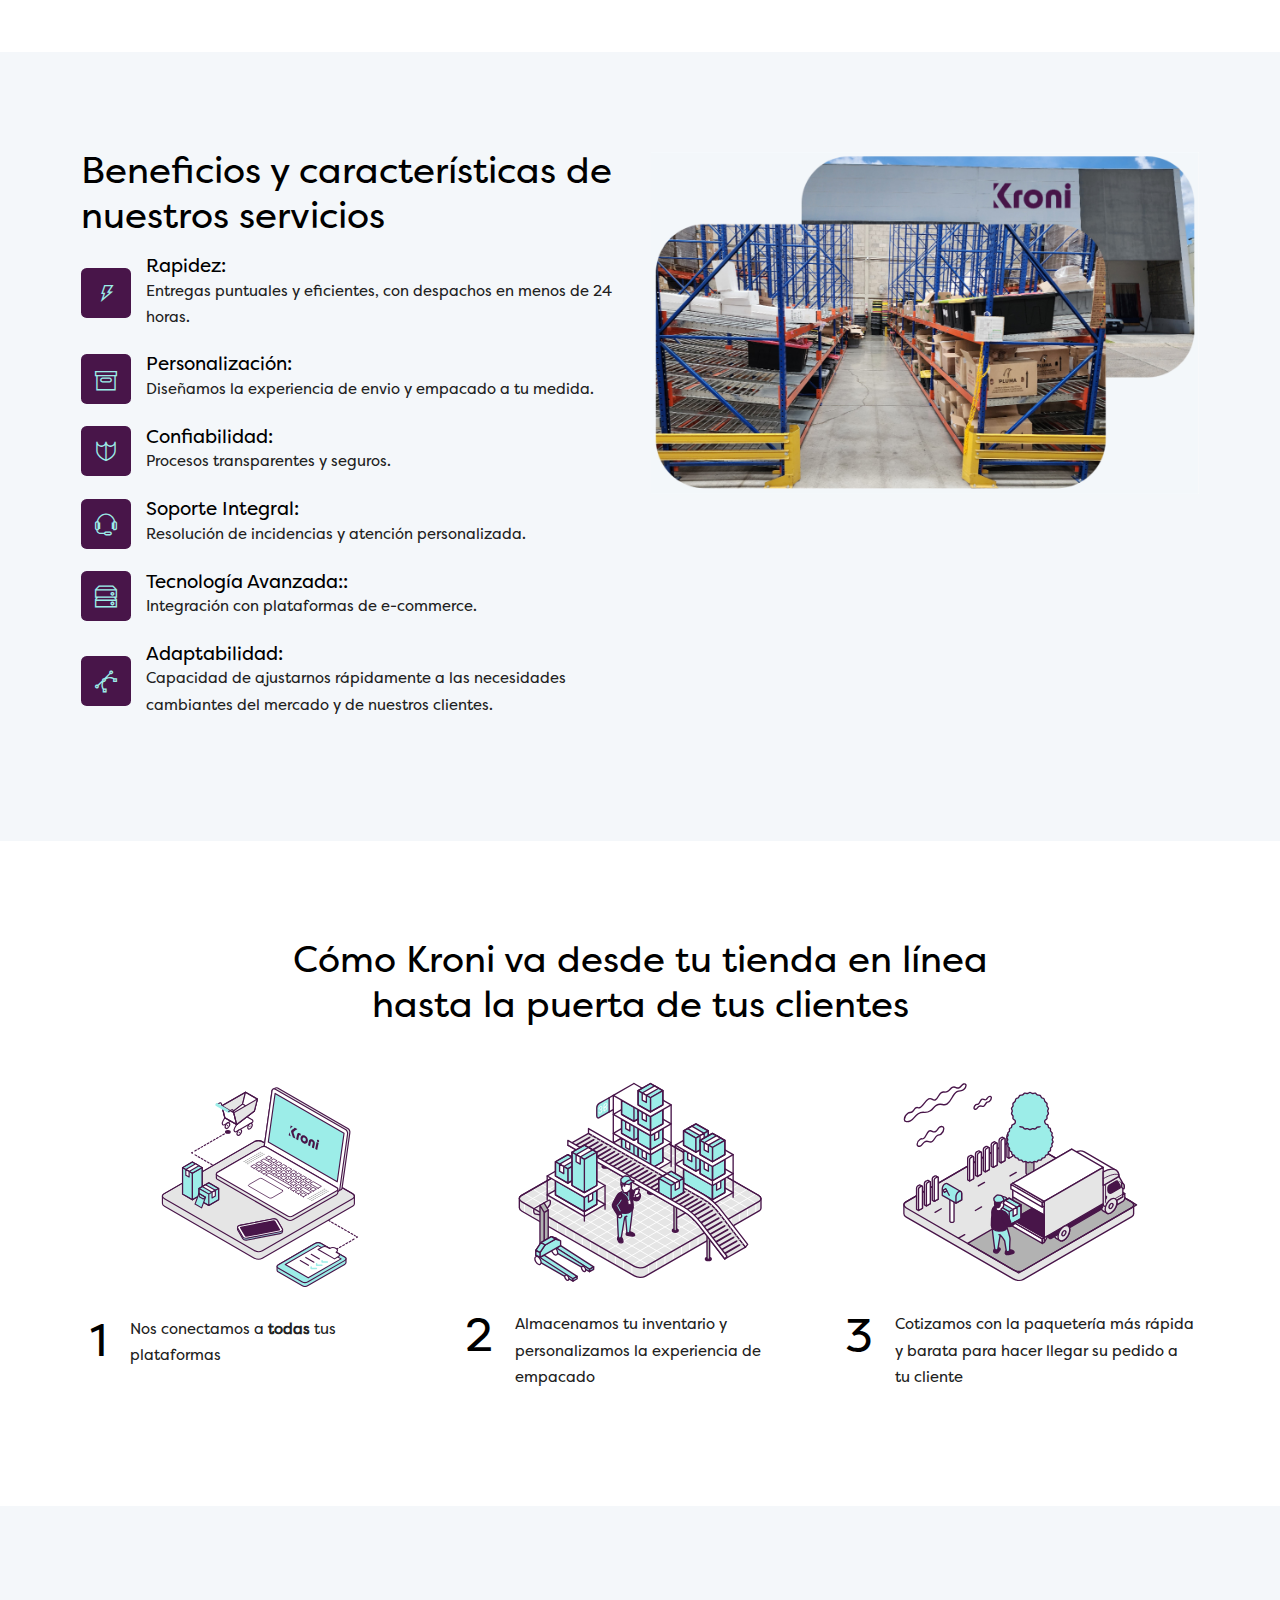
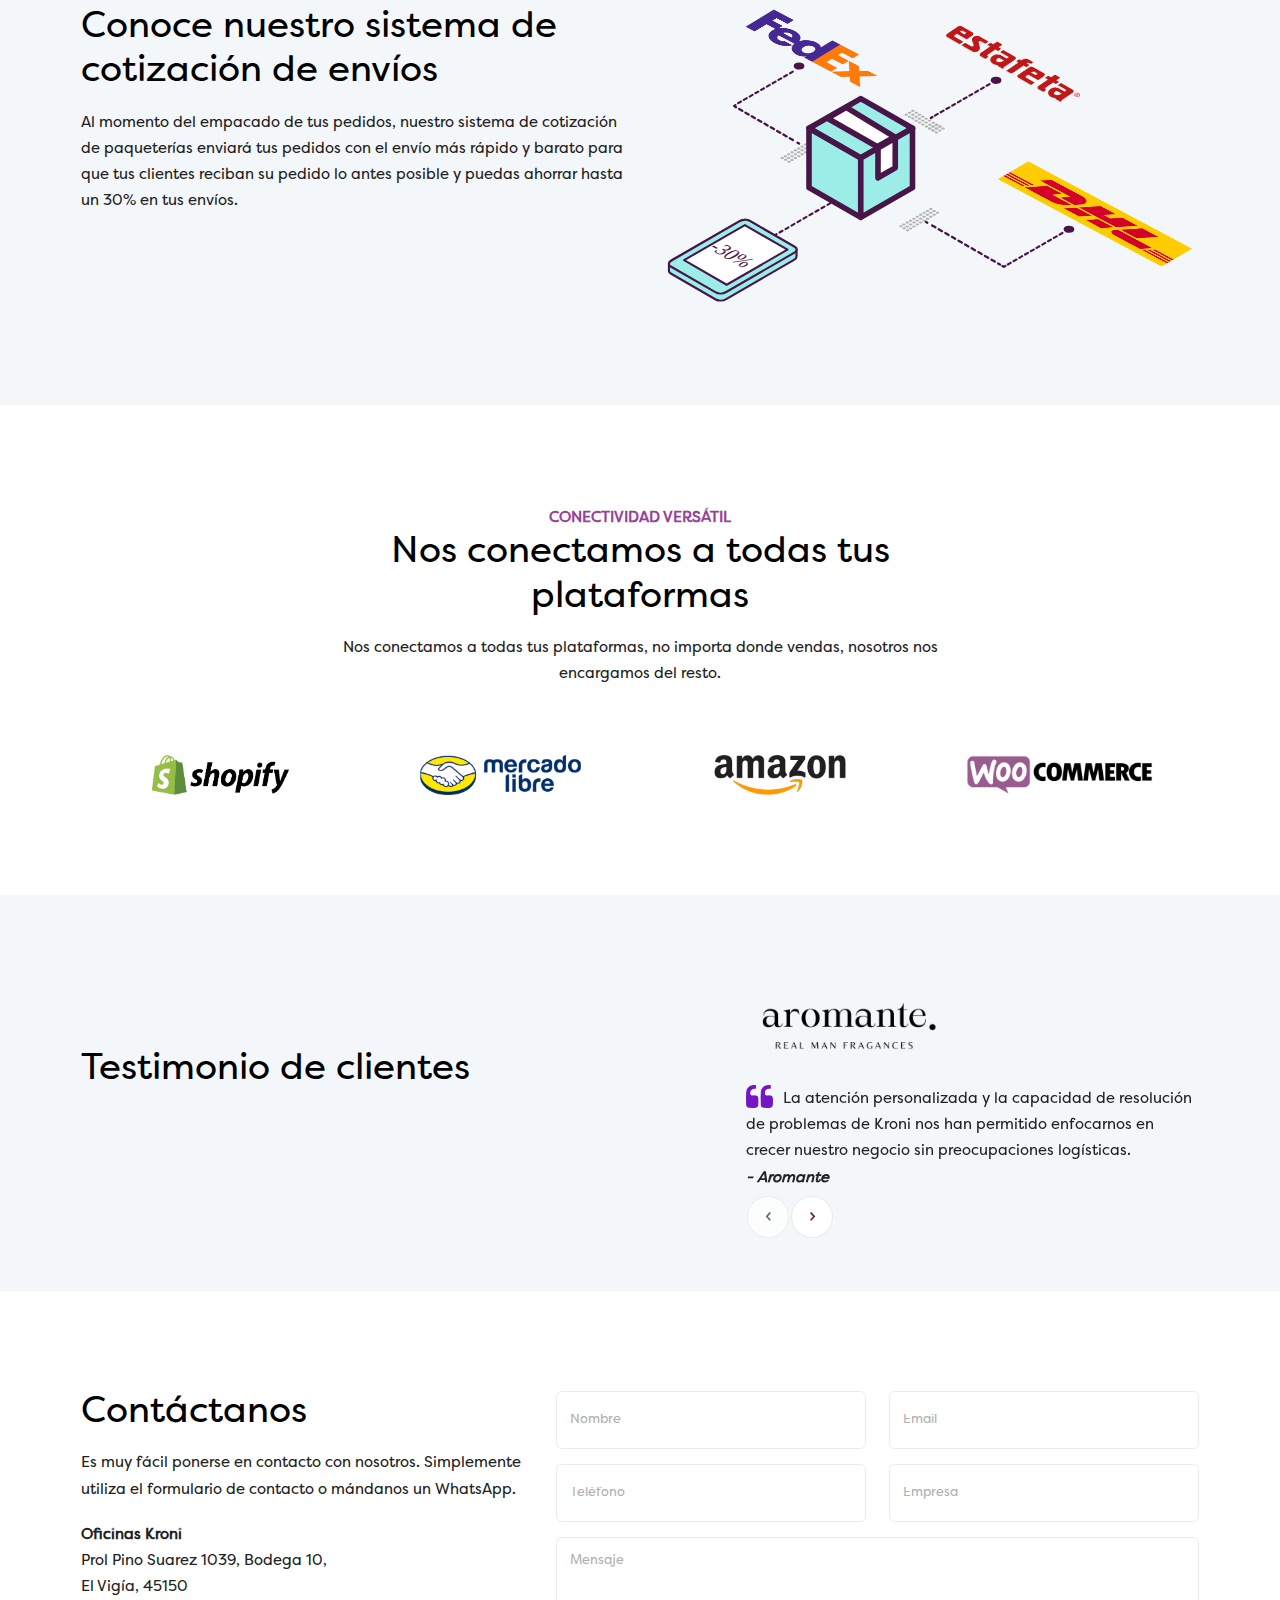
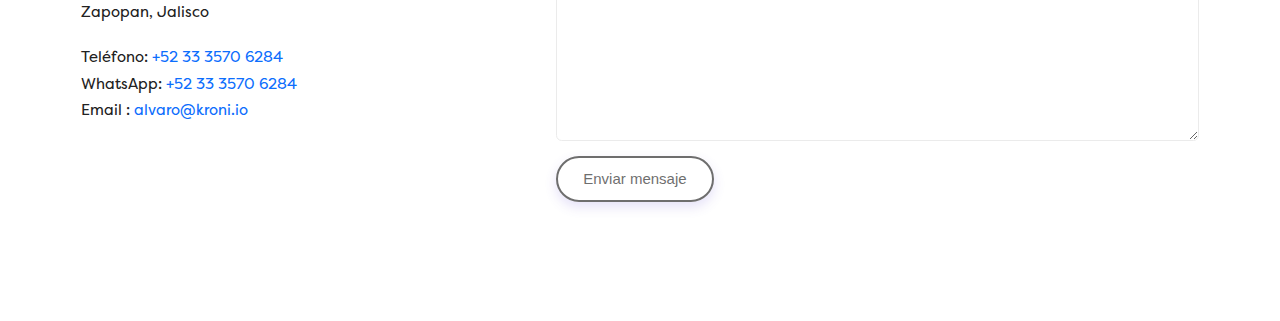
==== commit 510e3451: "a" ====
--- a/index.html
+++ b/index.html
@@ -43,7 +43,12 @@
 	<link rel="stylesheet" href="css/style.css">
 	<!--responsive css-->
 	<link rel="stylesheet" href="css/responsive.css">
-
+	<script type="text/javascript" charset="utf-8">
+		var _uf = _uf || {};
+		_uf.domain = ".kroni.io";
+	</script>
+	
+	<script src="https://d12ue6f2329cfl.cloudfront.net/resources/utm_form-1.2.0.min.js" async></script>
 <body>
 	<div id="root">
 		<header class="header">
@@ -85,22 +90,22 @@
 				<div class="col-md-11 col-sm-11 col-lg-7 col-xl-7">
 					<ul class="list-inline counter-wrap">
 						<li class="list-inline-item">
-							<div class="single-counter text-center"><span id="counter"></span>
+							<div class="single-counters text-center"><span id="counter"></span>
 								<h6>Pedidos despachados</h6>
 							</div>
 						</li>
 						<li class="list-inline-item">
-							<div class="single-counter text-center"><span>22 horas</span>
+							<div class="single-counters text-center"><span>22 horas</span>
 								<h6>Despachado promedio</h6>
 							</div>
 						</li>
 						<li class="list-inline-item">
-							<div class="single-counter text-center"><span>99.95%</span>
+							<div class="single-counters text-center"><span>99.95%</span>
 								<h6>Precisión</h6>
 							</div>
 						</li>
 						<li class="list-inline-item">
-							<div class="single-counter text-center"><span>30%</span>
+							<div class="single-counters text-center"><span>30%</span>
 								<h6>Ahorro en el envío</h6>
 							</div>
 						</li>
@@ -501,6 +506,12 @@
 			</section>
 		</div>
 	</div>
+	
+	<!-- Boton WhatsApp -->
+	<a href="https://wa.me/5213335706284?text=Hola,%20me%20gustaría%20saber%20más%20de%20Kroni%20y%20sus%20envíos%20día%20siguiente" class="whatsapp-float" target="_blank">
+		<img src="https://upload.wikimedia.org/wikipedia/commons/6/6b/WhatsApp.svg" alt="WhatsApp" class="whatsapp-icon">
+	</a>
+
 	<!-- <script type="module" src="/main.jsx"></script> -->
 	<!--jQuery-->
 	<script src="../js/jquery-3.6.1.min.js" ></script>
--- a/css/style.css
+++ b/css/style.css
@@ -5,7 +5,7 @@
 
 @font-face {
   font-family: "Filson Pro Regular";
-  src: url("../fonts/628d8334f66234c9480d472f2d7d911a.woff") format('woff');
+  src: url("../fonts/FilsonProRegular.woff") format('woff');
 	/* font-weight: 400; */
 }
 
@@ -2137,7 +2137,7 @@
     border-right: none;
     margin-right: 0 !important;
 }
-.single-counter span{
+.single-counters span{
     font-weight: bold;
     font-family: 'Filson Pro Regular', sans-serif;
     color: var(--kroni-purple);
@@ -3380,3 +3380,29 @@
         transform: translateX(0) translateY(5px)
     }
 }
+
+
+.whatsapp-float {
+	position: fixed;
+	bottom: 20px;
+	right: 20px;
+	z-index: 100;
+	background-color: #25d366;
+	color: #fff;
+	border-radius: 50%;
+	width: 60px;
+	height: 60px;
+	text-align: center;
+	box-shadow: 2px 2px 3px #999;
+}
+
+.whatsapp-icon {
+	width: 100%;
+	height: 100%;
+	padding: 10px;
+	border-radius: 50%;
+}
+
+.whatsapp-float:hover {
+	background-color: #128c7e;
+}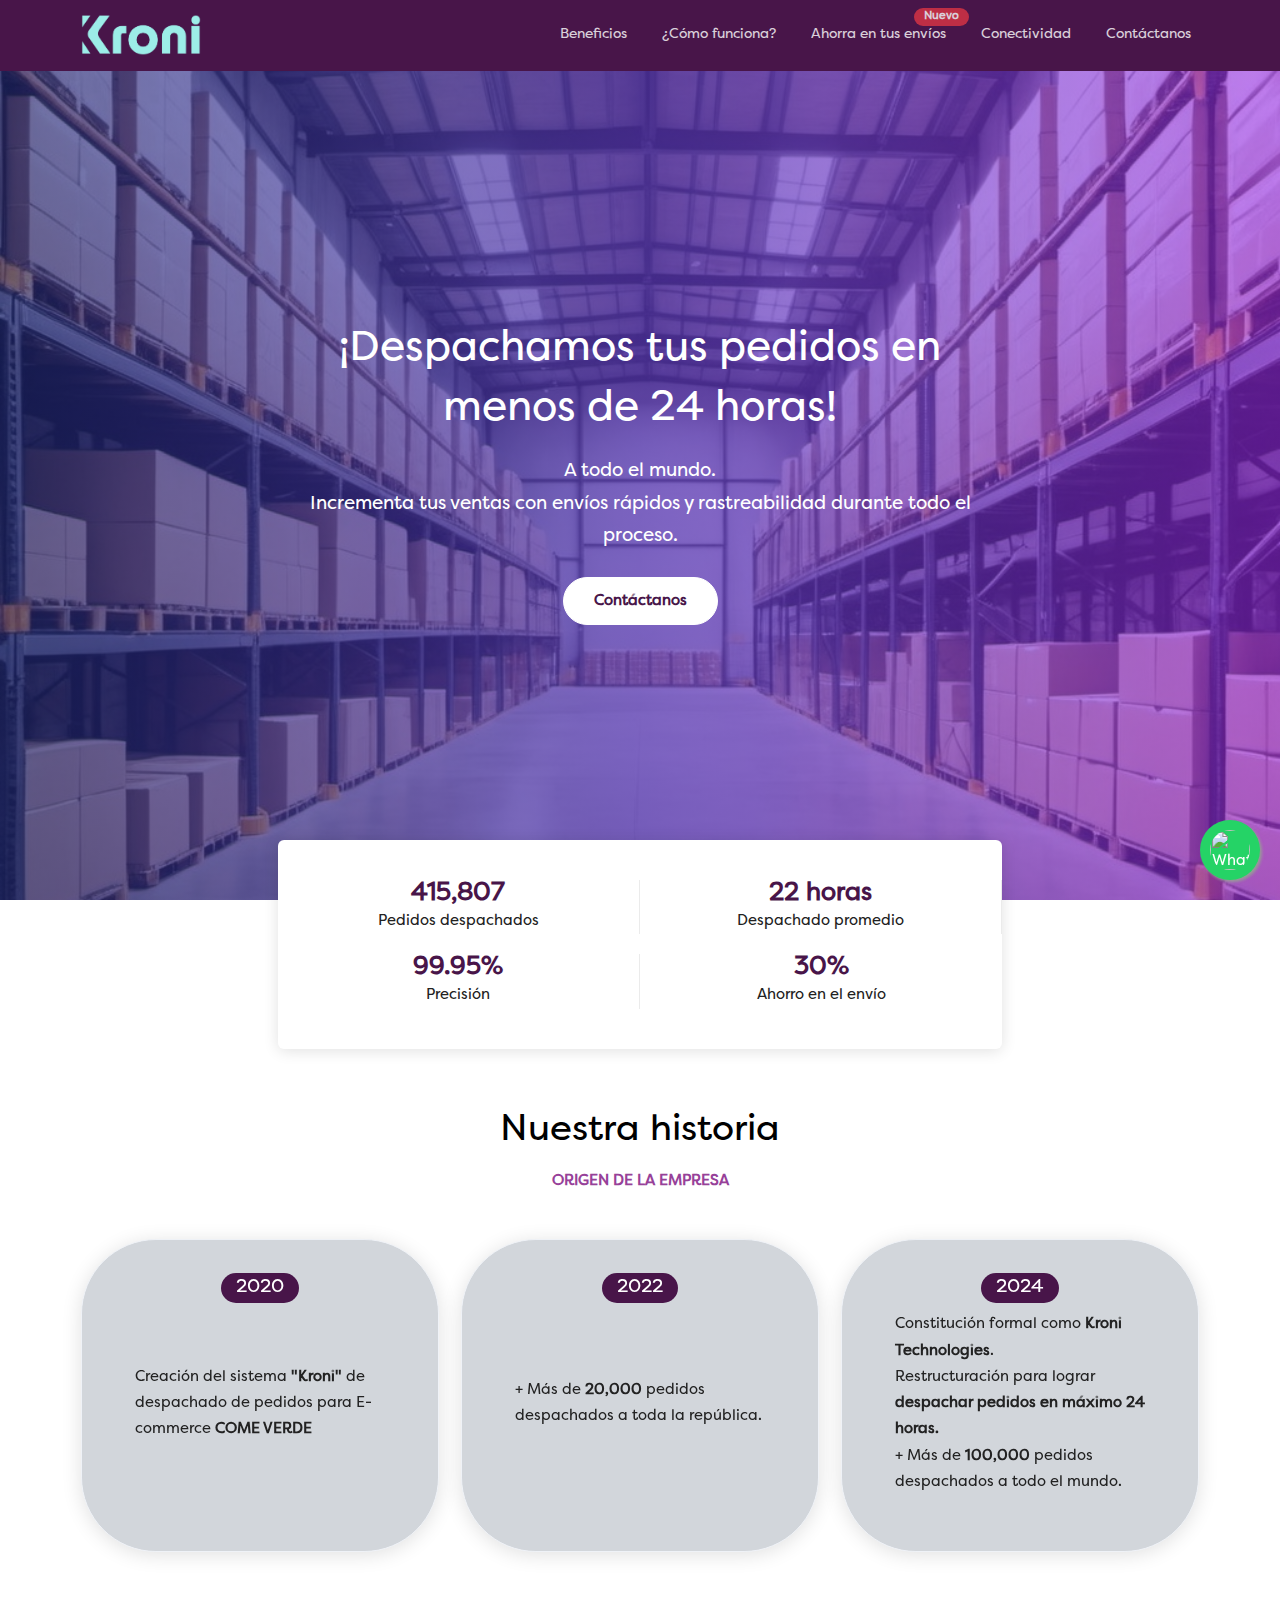
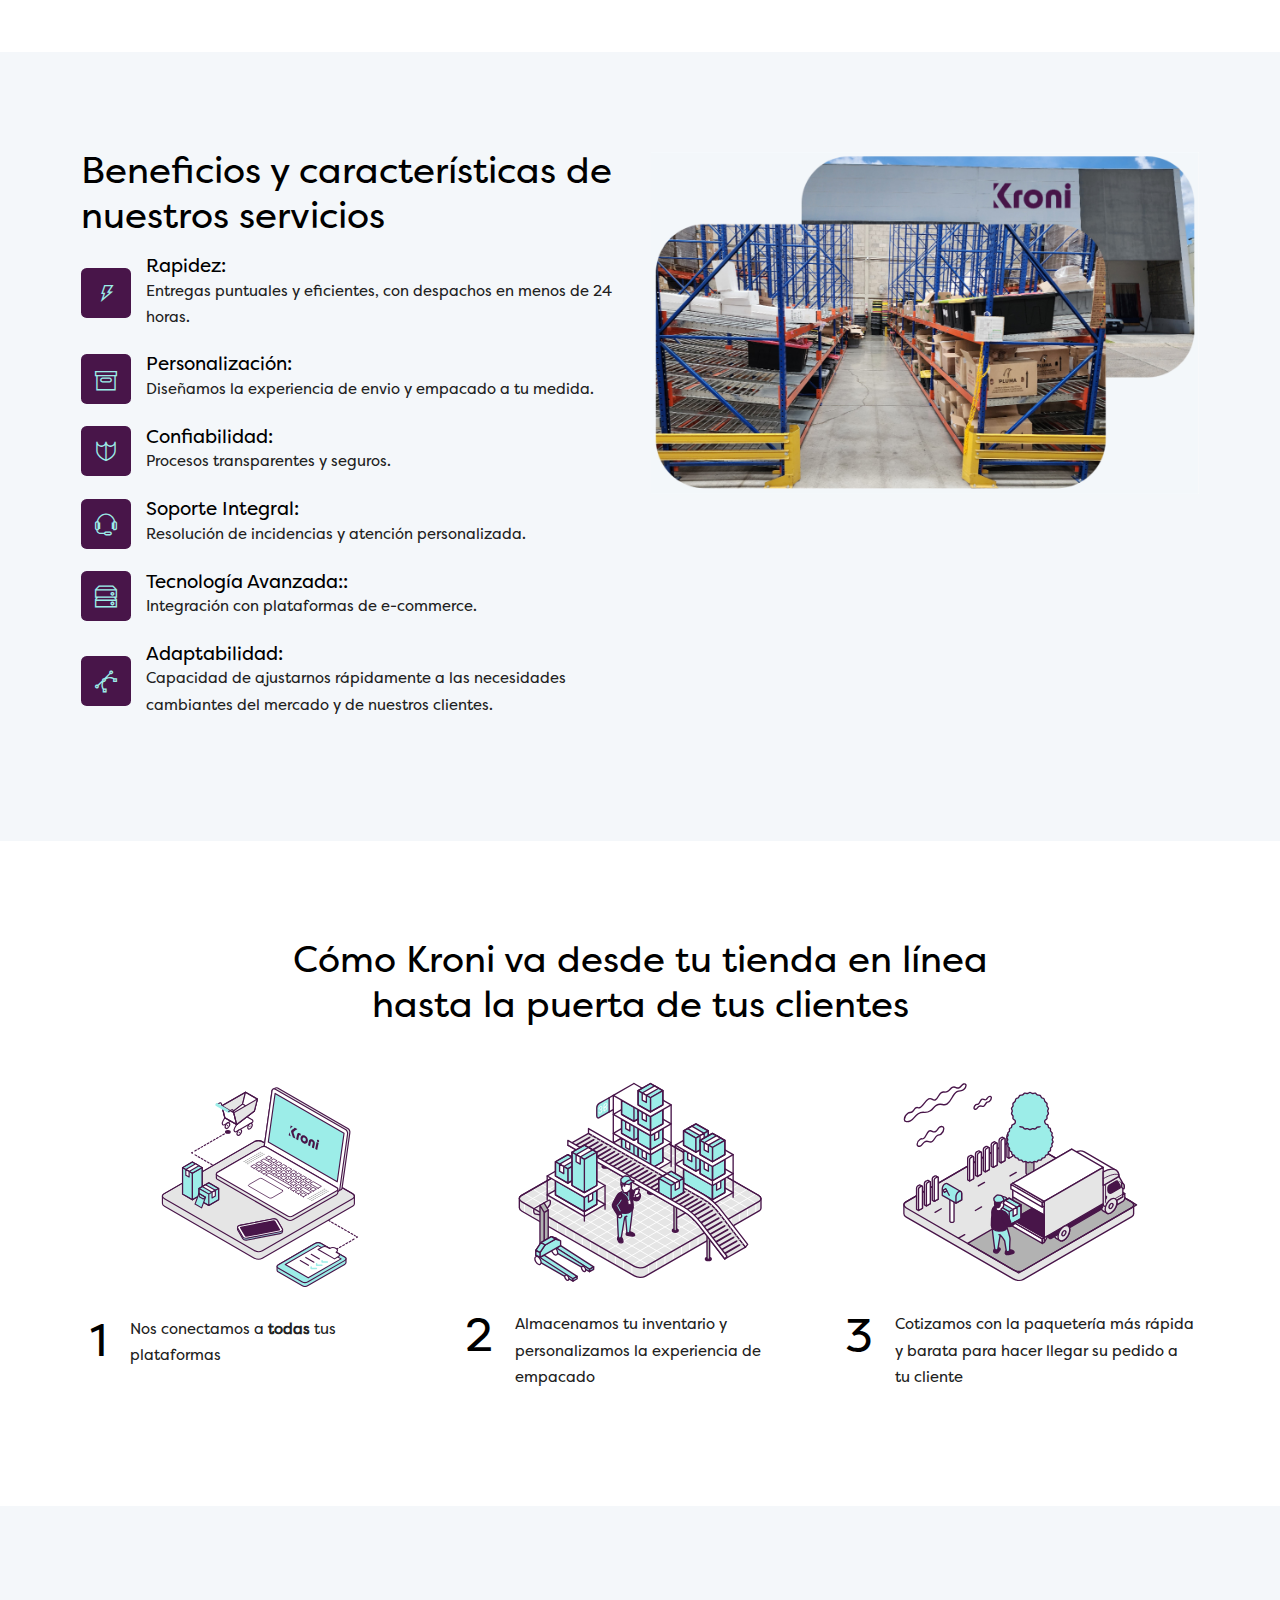
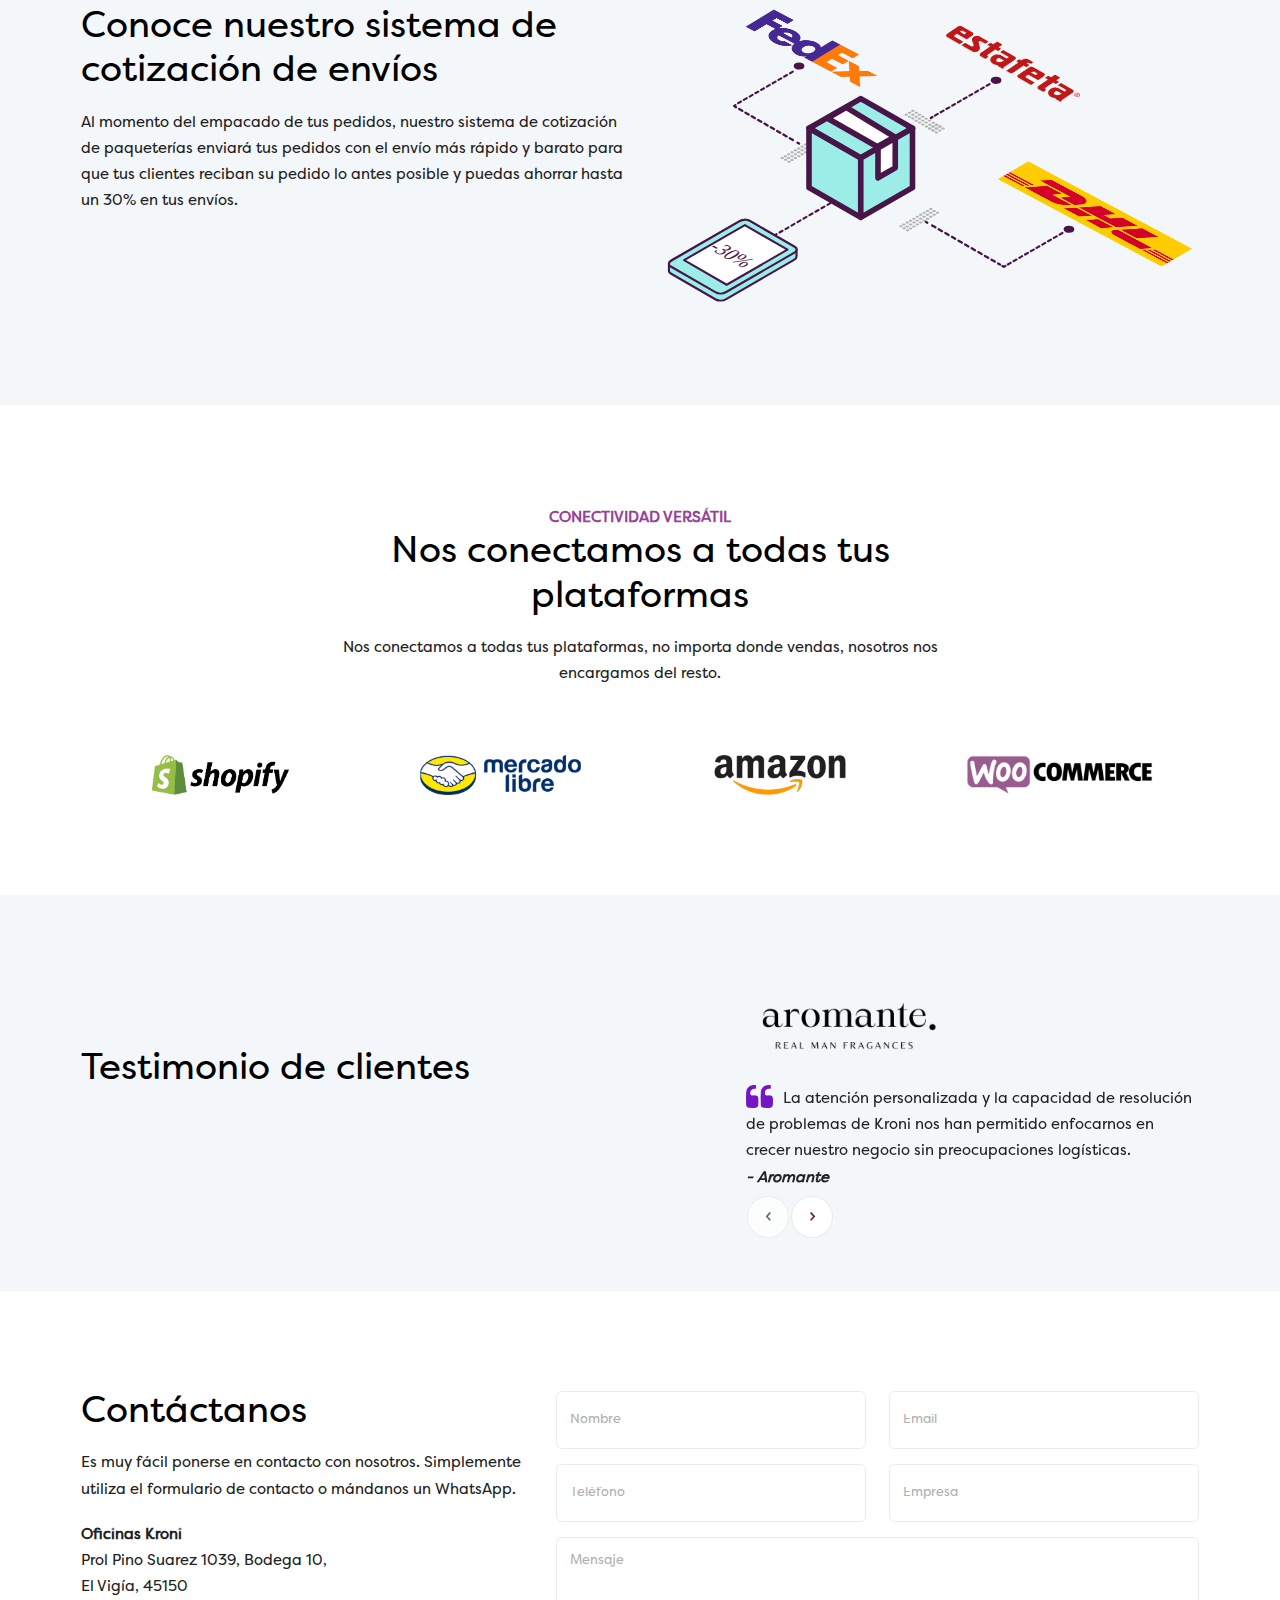
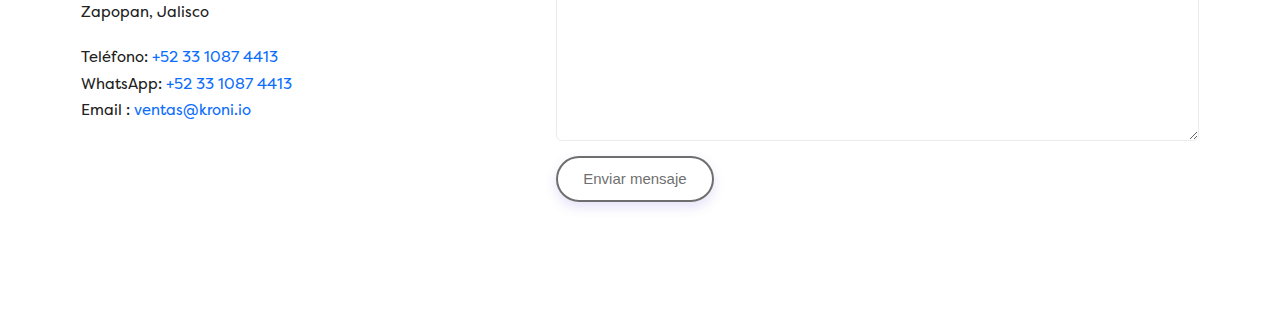
==== commit 2a4f4088: "(info): change phone number and email" ====
--- a/index.html
+++ b/index.html
@@ -458,11 +458,11 @@
 								<h6><strong>Oficinas Kroni</strong></h6>
 								<p>Prol Pino Suarez 1039, Bodega 10,<br>El Vigía, 45150<br>Zapopan, Jalisco</p>
 								<ul>
-									<li><span>Teléfono: <a href="tel:3335706284">+52 33 3570 6284</a> </span></li>
+									<li><span>Teléfono: <a href="tel:3310874413">+52 33 1087 4413</a> </span></li>
 									<li><span>WhatsApp: <a
-												href="https://api.whatsapp.com/send?phone=5213335706284&amp;text=%C2%A1Hola!%20Quisiera%20saber%20más%20sobre%20Kroni">+52
-												33 3570 6284</a> </span></li>
-									<li><span>Email : <a href="mailto:alvaro@kroni.io">alvaro@kroni.io</a></span></li>
+												href="https://api.whatsapp.com/send?phone=5213310874413&amp;text=%C2%A1Hola!%20Quisiera%20saber%20más%20sobre%20Kroni">+52
+												33 1087 4413</a> </span></li>
+									<li><span>Email : <a href="mailto:ventas@kroni.io">ventas@kroni.io</a></span></li>
 								</ul>
 							</div>
 						</div>
@@ -508,7 +508,7 @@
 	</div>
 	
 	<!-- Boton WhatsApp -->
-	<a href="https://wa.me/5213335706284?text=Hola,%20me%20gustaría%20saber%20más%20de%20Kroni%20y%20sus%20envíos%20día%20siguiente" class="whatsapp-float" target="_blank">
+	<a href="https://wa.me/5213310874413?text=Hola,%20me%20gustaría%20saber%20más%20de%20Kroni%20y%20sus%20envíos%20día%20siguiente" class="whatsapp-float" target="_blank">
 		<img src="https://upload.wikimedia.org/wikipedia/commons/6/6b/WhatsApp.svg" alt="WhatsApp" class="whatsapp-icon">
 	</a>
 
